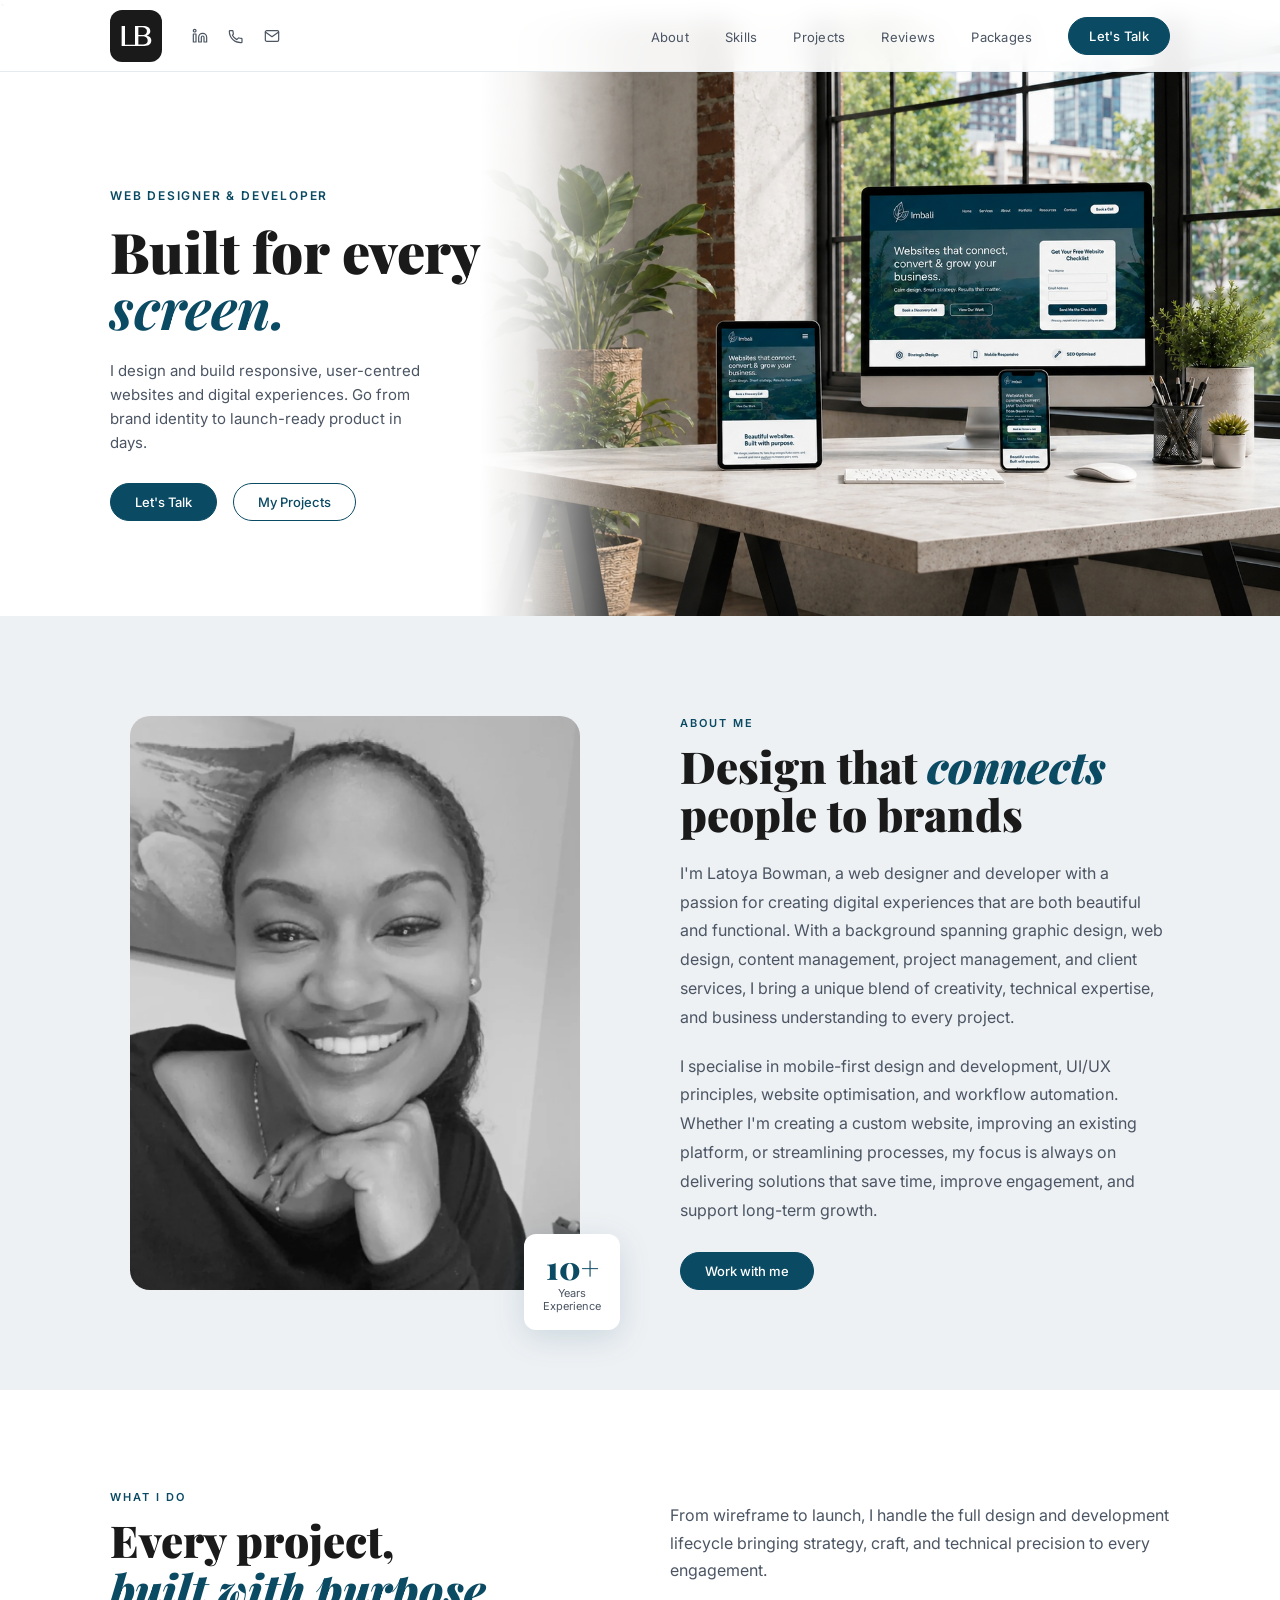
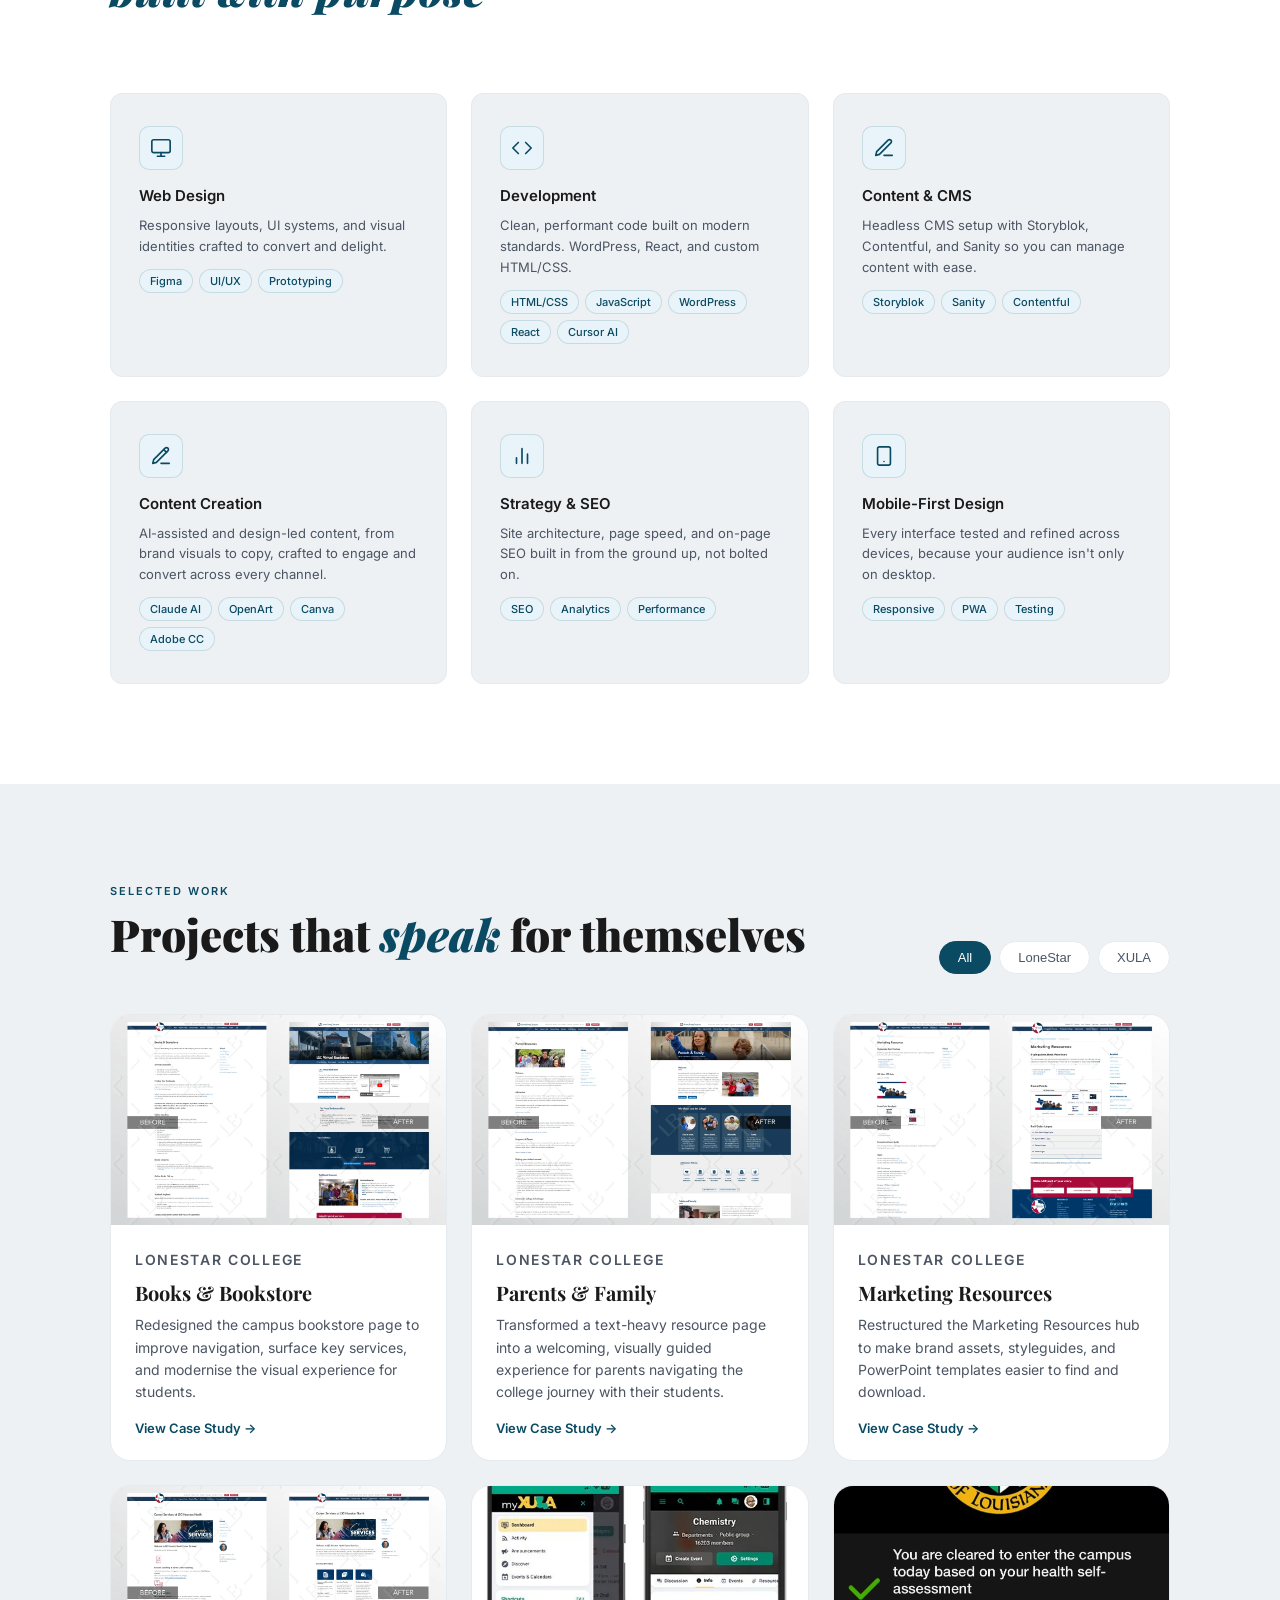
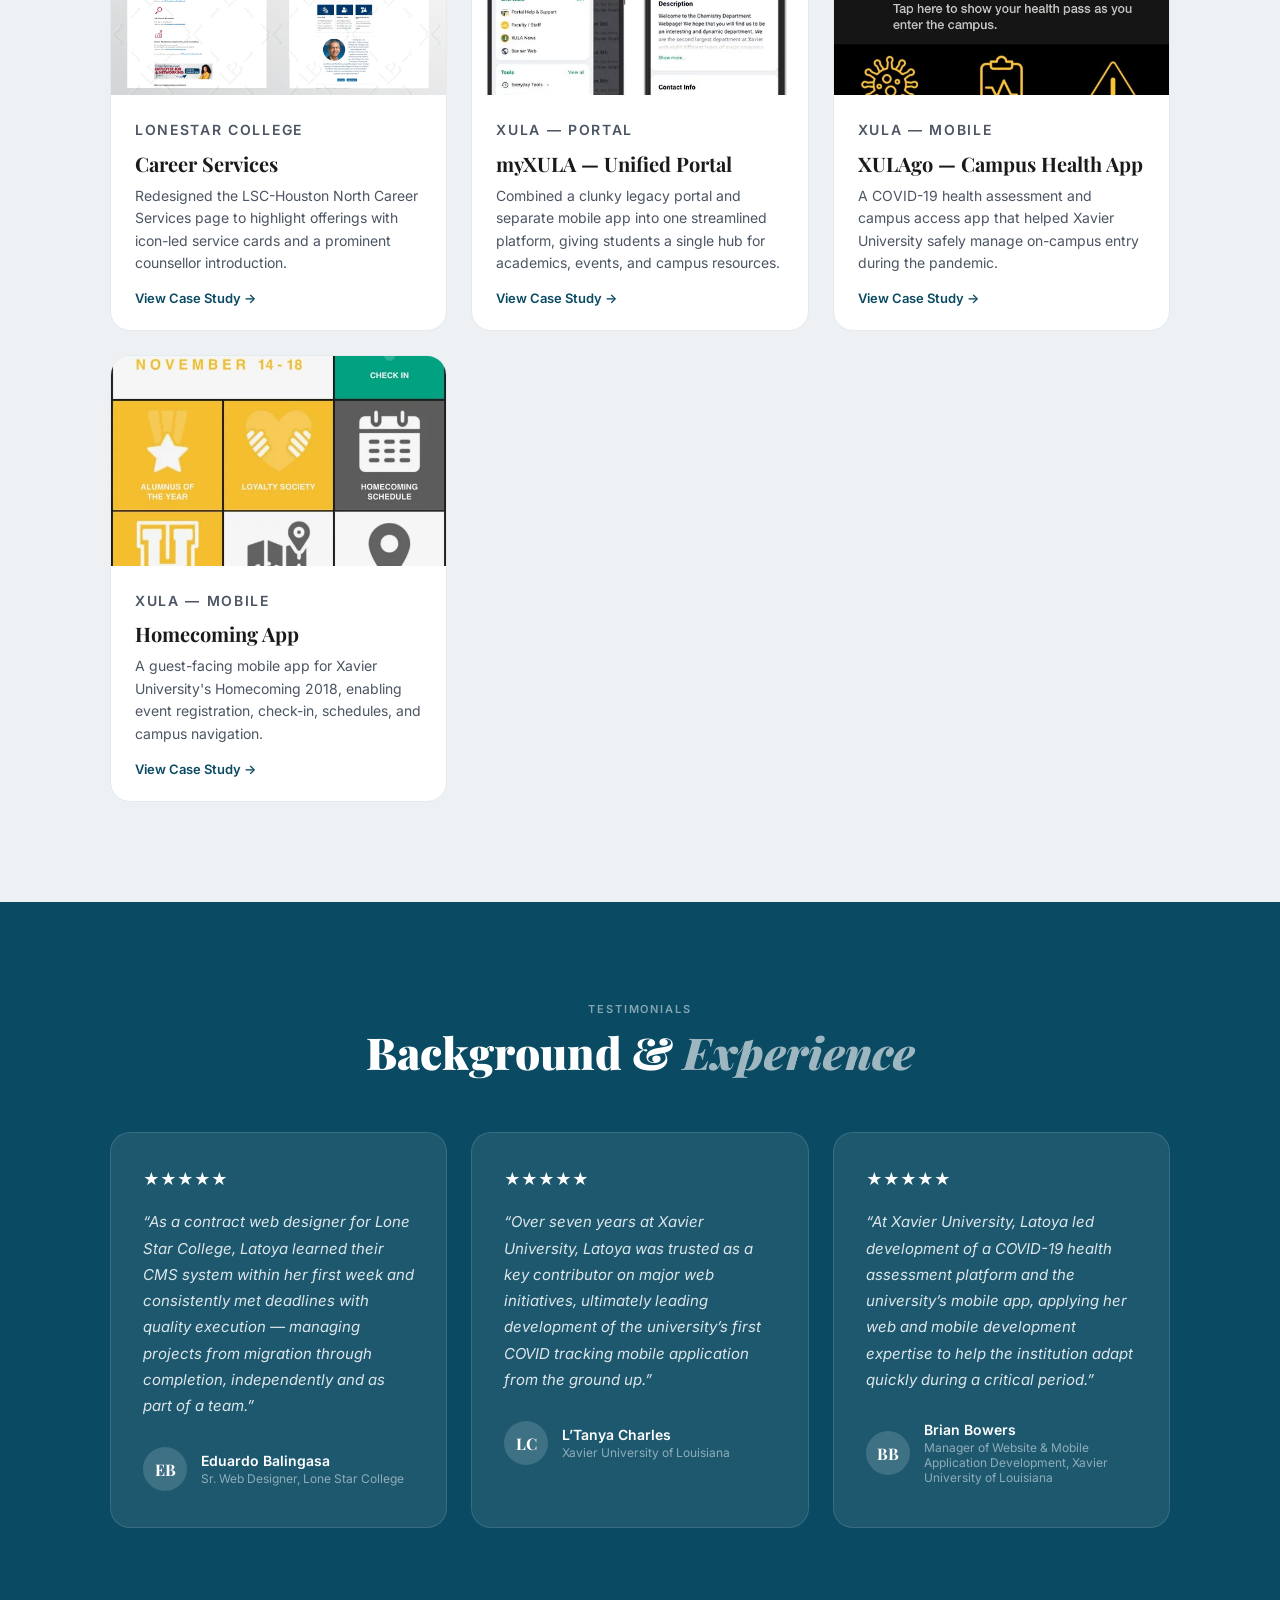
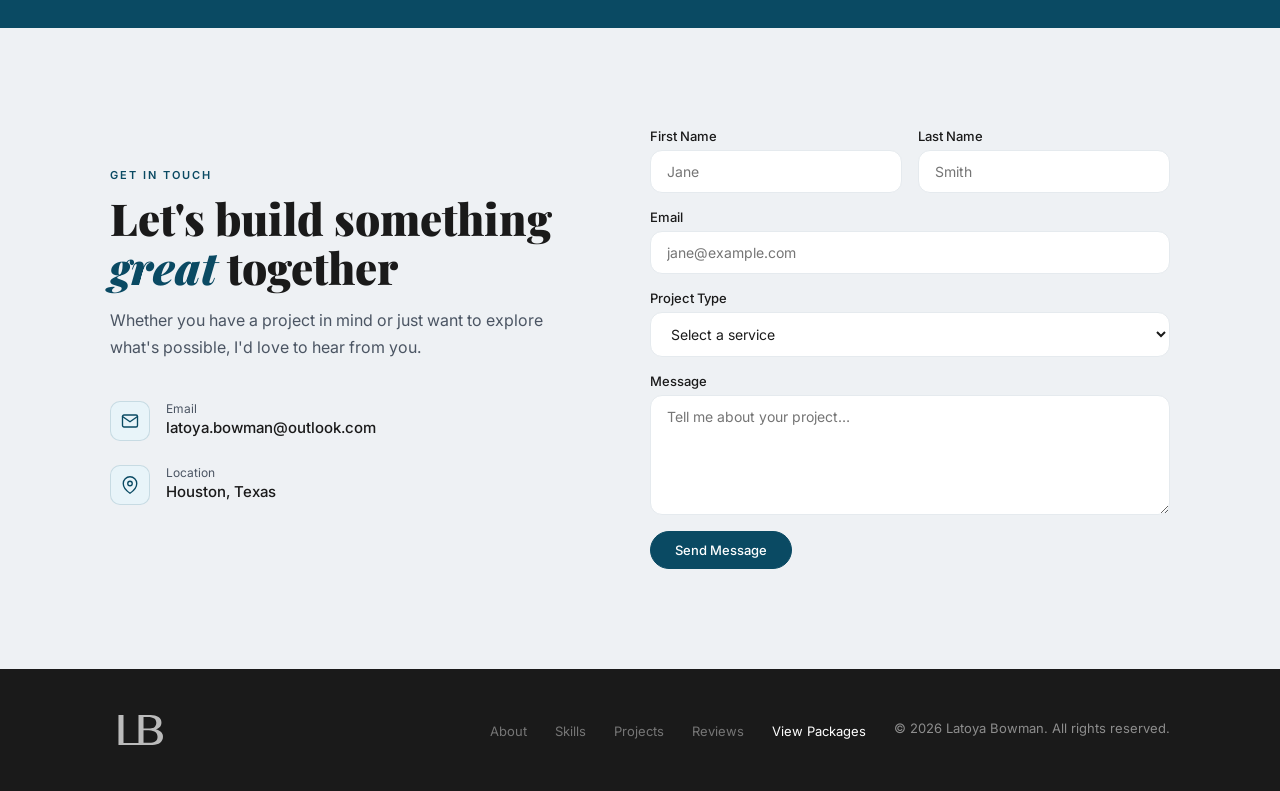
==== index.html @ f0c6764d "Update homepage hero, packages page, and footer link" ====
`<!DOCTYPE html>
<html lang="en">
<head>
  <meta charset="UTF-8" />
  <meta name="viewport" content="width=device-width, initial-scale=1.0" />
  <title>Latoya Bowman — Web Designer & Developer</title>
  <link rel="preload" as="image" href="responsive-bg.png" />
  <link rel="preconnect" href="https://fonts.googleapis.com" />
  <link rel="preconnect" href="https://fonts.gstatic.com" crossorigin />
  <link href="https://fonts.googleapis.com/css2?family=Playfair+Display:ital,wght@0,700;0,900;1,400;1,700&family=Inter:wght@300;400;500;600&display=swap" rel="stylesheet" />
  <link rel="stylesheet" href="css/style.css" />
</head>
<body>

  <!-- NAV -->
  <nav id="navbar">
    <div class="nav-left">
    <a href="#hero" class="nav-logo">
      <div class="logo-badge">
        <svg xmlns="http://www.w3.org/2000/svg" viewBox="0 0 80 56.75">
          <defs><style>.cls-1{fill:none;}</style></defs>
          <g><g id="Layer_1"><g id="Layer_1-2"><g>
            <path class="cls-1" d="M60.23,13.22c-.93-.81-2.14-1.44-3.64-1.91s-3.34-.7-5.52-.7h-7.16v16.82h7.37c1.98,0,3.69-.19,5.16-.56,1.46-.38,2.66-.91,3.61-1.59.95-.68,1.65-1.5,2.11-2.46.46-.96.69-2.01.69-3.15,0-1.29-.2-2.48-.61-3.58s-1.07-2.05-2-2.86h0Z"/>
            <path fill="white" d="M70.91,33.96c-.45-1.13-1.09-2.12-1.91-2.97s-1.82-1.54-2.98-2.09-2.47-.94-3.92-1.16v-.12c1.45-.69,2.65-1.37,3.59-2.03s1.71-1.37,2.28-2.11c.57-.74.97-1.56,1.19-2.43.23-.88.34-1.88.34-3,0-1.47-.36-2.81-1.07-4.04-.71-1.22-1.72-2.27-3.01-3.15s-2.85-1.56-4.65-2.03-3.79-.72-5.95-.72h-16.33v37.93h-20.24V8.1h-6.82v40.55h45.99c2.16,0,4.11-.28,5.86-.86,1.75-.57,3.23-1.35,4.47-2.34s2.18-2.15,2.85-3.49c.66-1.33.99-2.77.99-4.3,0-1.34-.23-2.58-.67-3.72h0ZM45.31,10.79h5.63c2.04,0,3.79.18,5.25.55s2.66.9,3.61,1.59c.95.69,1.65,1.52,2.09,2.49s.67,2.04.67,3.23c0,1.1-.19,2.12-.56,3.07s-.93,1.76-1.67,2.45c-.73.68-1.63,1.22-2.69,1.61-1.06.39-2.27.58-3.64.58h-8.69v-15.58h0ZM63.55,41.07c-.46.96-1.16,1.78-2.11,2.46-.95.68-2.15,1.21-3.61,1.59-1.46.38-3.18.56-5.16.56h-7.37v-16.82h7.16c2.18,0,4.02.23,5.52.7s2.71,1.11,3.64,1.91,1.6,1.76,2,2.86.61,2.3.61,3.58c0,1.14-.23,2.19-.69,3.15h0Z"/>
          </g></g></g></g>
        </svg>
      </div>
    </a>
    <div class="nav-social">
      <a href="https://linkedin.com/in/latoyabowman" target="_blank" title="LinkedIn" class="nav-icon">
        <svg viewBox="0 0 24 24" fill="none" stroke="currentColor" stroke-width="1.8" stroke-linecap="round" stroke-linejoin="round"><path d="M16 8a6 6 0 016 6v7h-4v-7a2 2 0 00-2-2 2 2 0 00-2 2v7h-4v-7a6 6 0 016-6z"/><rect x="2" y="9" width="4" height="12"/><circle cx="4" cy="4" r="2"/></svg>
      </a>
      <a href="tel:+18325602525" aria-label="Phone" class="nav-icon">
        <svg viewBox="0 0 24 24" fill="none" stroke="currentColor" stroke-width="1.8" stroke-linecap="round" stroke-linejoin="round"><path d="M6.6 10.8a15.2 15.2 0 006.6 6.6l2.2-2.2a1 1 0 011-.25 11.4 11.4 0 003.58.57 1 1 0 011 1V21a1 1 0 01-1 1A17 17 0 012 5a1 1 0 011-1h3.5a1 1 0 011 1 11.4 11.4 0 00.57 3.57 1 1 0 01-.25 1z"/></svg>
      </a>      <a href="mailto:latoya.bowman@outlook.com" title="Email" class="nav-icon">
        <svg viewBox="0 0 24 24" fill="none" stroke="currentColor" stroke-width="1.8" stroke-linecap="round" stroke-linejoin="round"><path d="M4 4h16c1.1 0 2 .9 2 2v12c0 1.1-.9 2-2 2H4c-1.1 0-2-.9-2-2V6c0-1.1.9-2 2-2z"/><polyline points="22,6 12,13 2,6"/></svg>
      </a>
    </div>
    </div>
    <ul class="nav-links" id="navLinks">
      <li><a href="#about" onclick="closeMenu()">About</a></li>
      <li><a href="#skills" onclick="closeMenu()">Skills</a></li>
      <li><a href="#projects" onclick="closeMenu()">Projects</a></li>
      <li><a href="#reviews" onclick="closeMenu()">Reviews</a></li>
      <li><a href="packages.html" onclick="closeMenu()">Packages</a></li>
      <li><a href="#contact" class="nav-cta" onclick="closeMenu()">Let's Talk</a></li>
    </ul>
    <button class="hamburger" id="hamburger" aria-label="Menu" onclick="toggleMenu()">
      <span></span><span></span><span></span>
    </button>
  </nav>

  <!-- HERO -->
  <section id="hero">
    <div class="hero-left">
      <p class="hero-eyebrow">Web Designer & Developer</p>
      <h1 class="hero-headline" id="heroHeadline"></h1>
      <p class="hero-sub">I design and build responsive, user-centred websites and digital experiences. Go from brand identity to launch-ready product in days.</p>
      <div class="hero-buttons">
        <a href="#contact" class="btn-primary">Let's Talk</a>
        <a href="#projects" class="btn-outline">My Projects</a>
      </div>
    </div>
    <div class="hero-right">
      <img src="responsive-bg.png" alt="Multi-device responsive design" />
    </div>
  </section>

  <!-- ABOUT -->
  <section id="about" class="section-band">
    <div class="container">
      <div class="about-grid">
        <div class="about-image-wrap reveal">
          <img src="headshot.jpg" loading="lazy" alt="Latoya Bowman" style="width:100%;height:100%;object-fit:cover;border-radius:var(--radius-lg);" />
          <div class="about-badge">
            <div class="about-badge-num">10+</div>
            <div class="about-badge-label">Years<br>Experience</div>
          </div>
        </div>
        <div class="about-content reveal">
          <p class="section-label">About Me</p>
          <h2 class="section-title">Design that <em>connects</em> people to brands</h2>
          <p class="about-text">I'm Latoya Bowman, a web designer and developer with a passion for creating digital experiences that are both beautiful and functional. With a background spanning graphic design, web design, content management, project management, and client services, I bring a unique blend of creativity, technical expertise, and business understanding to every project.</p>
          <p class="about-text">I specialise in mobile-first design and development, UI/UX principles, website optimisation, and workflow automation. Whether I'm creating a custom website, improving an existing platform, or streamlining processes, my focus is always on delivering solutions that save time, improve engagement, and support long-term growth.</p>
          <a href="#contact" class="btn-primary" style="margin-top:8px;">Work with me</a>
        </div>
      </div>
    </div>
  </section>

  <!-- SKILLS -->
  <section id="skills">
    <div class="container">
      <div class="skills-intro">
        <div class="reveal">
          <p class="section-label">What I Do</p>
          <h2 class="section-title">Every project,<br><em>built with purpose</em></h2>
        </div>
        <div class="reveal">
          <p class="section-sub" style="margin-top:12px;">From wireframe to launch, I handle the full design and development lifecycle bringing strategy, craft, and technical precision to every engagement.</p>
        </div>
      </div>
      <div class="skills-grid">
        <div class="skill-card reveal">
          <div class="skill-icon">
            <svg viewBox="0 0 24 24"><rect x="2" y="3" width="20" height="14" rx="2"/><path d="M8 21h8M12 17v4"/></svg>
          </div>
          <h3>Web Design</h3>
          <p style="font-size:13px;color:var(--text-muted);line-height:1.6;">Responsive layouts, UI systems, and visual identities crafted to convert and delight.</p>
          <div class="skill-tags">
            <span class="skill-tag">Figma</span>
            <span class="skill-tag">UI/UX</span>
            <span class="skill-tag">Prototyping</span>
          </div>
        </div>
        <div class="skill-card reveal">
          <div class="skill-icon">
            <svg viewBox="0 0 24 24"><polyline points="16 18 22 12 16 6"/><polyline points="8 6 2 12 8 18"/></svg>
          </div>
          <h3>Development</h3>
          <p style="font-size:13px;color:var(--text-muted);line-height:1.6;">Clean, performant code built on modern standards. WordPress, React, and custom HTML/CSS.</p>
          <div class="skill-tags">
            <span class="skill-tag">HTML/CSS</span>
            <span class="skill-tag">JavaScript</span>
            <span class="skill-tag">WordPress</span>
            <span class="skill-tag">React</span>
            <span class="skill-tag">Cursor AI</span>
          </div>
        </div>
        <div class="skill-card reveal">
          <div class="skill-icon">
            <svg viewBox="0 0 24 24"><path d="M12 20h9"/><path d="M16.5 3.5a2.121 2.121 0 013 3L7 19l-4 1 1-4L16.5 3.5z"/></svg>
          </div>
          <h3>Content & CMS</h3>
          <p style="font-size:13px;color:var(--text-muted);line-height:1.6;">Headless CMS setup with Storyblok, Contentful, and Sanity so you can manage content with ease.</p>
          <div class="skill-tags">
            <span class="skill-tag">Storyblok</span>
            <span class="skill-tag">Sanity</span>
            <span class="skill-tag">Contentful</span>
          </div>
        </div>
        <div class="skill-card reveal">
          <div class="skill-icon">
            <svg viewBox="0 0 24 24"><path d="M12 20h9"/><path d="M16.5 3.5a2.121 2.121 0 013 3L7 19l-4 1 1-4L16.5 3.5z"/><path d="M15 5l3 3"/></svg>
          </div>
          <h3>Content Creation</h3>
          <p style="font-size:13px;color:var(--text-muted);line-height:1.6;">AI-assisted and design-led content, from brand visuals to copy, crafted to engage and convert across every channel.</p>
          <div class="skill-tags">
            <span class="skill-tag">Claude AI</span>
            <span class="skill-tag">OpenArt</span>
            <span class="skill-tag">Canva</span>
            <span class="skill-tag">Adobe CC</span>
          </div>
        </div>
        <div class="skill-card reveal">
          <div class="skill-icon">
            <svg viewBox="0 0 24 24"><path d="M18 20V10M12 20V4M6 20v-6"/></svg>
          </div>
          <h3>Strategy & SEO</h3>
          <p style="font-size:13px;color:var(--text-muted);line-height:1.6;">Site architecture, page speed, and on-page SEO built in from the ground up, not bolted on.</p>
          <div class="skill-tags">
            <span class="skill-tag">SEO</span>
            <span class="skill-tag">Analytics</span>
            <span class="skill-tag">Performance</span>
          </div>
        </div>
        <div class="skill-card reveal">
          <div class="skill-icon">
            <svg viewBox="0 0 24 24"><rect x="5" y="2" width="14" height="20" rx="2" ry="2"/><line x1="12" y1="18" x2="12.01" y2="18"/></svg>
          </div>
          <h3>Mobile-First Design</h3>
          <p style="font-size:13px;color:var(--text-muted);line-height:1.6;">Every interface tested and refined across devices, because your audience isn't only on desktop.</p>
          <div class="skill-tags">
            <span class="skill-tag">Responsive</span>
            <span class="skill-tag">PWA</span>
            <span class="skill-tag">Testing</span>
          </div>
        </div>
      </div>
    </div>
  </section>

  <!-- PROJECTS -->
  <section id="projects">
    <div class="container">
      <div class="projects-header">
        <div class="reveal">
          <p class="section-label">Selected Work</p>
          <h2 class="section-title">Projects that <em>speak</em> for themselves</h2>
        </div>
        <div class="filter-tabs reveal" id="filterTabs">
          <button class="filter-tab active" data-filter="all">All</button>
          <button class="filter-tab" data-filter="lonestar">LoneStar</button>
          <button class="filter-tab" data-filter="xula">XULA</button>
        </div>
      </div>

      <div class="projects-grid" id="projectsGrid">














        <div class="project-card" data-category="lonestar" onclick="openModal('ls1')">
          <img loading="lazy" class="project-thumb" src="Bookstore-LB.webp" alt="Lone Star College Bookstore redesign" />
          <div class="project-info">
            <p class="project-category">LoneStar College</p>
            <h3>Books &amp; Bookstore</h3>
            <p>Redesigned the campus bookstore page to improve navigation, surface key services, and modernise the visual experience for students.</p>
            <span class="project-arrow">View Case Study &#x2192;</span>
          </div>
        </div>

        <div class="project-card" data-category="lonestar" onclick="openModal('ls2')">
          <img loading="lazy" class="project-thumb" src="Parents-LB.webp" alt="Lone Star College Parents and Family redesign" />
          <div class="project-info">
            <p class="project-category">LoneStar College</p>
            <h3>Parents &amp; Family</h3>
            <p>Transformed a text-heavy resource page into a welcoming, visually guided experience for parents navigating the college journey with their students.</p>
            <span class="project-arrow">View Case Study &#x2192;</span>
          </div>
        </div>

        <div class="project-card" data-category="lonestar" onclick="openModal('ls3')">
          <img loading="lazy" class="project-thumb" src="Marketing-LB.webp" alt="Lone Star College Marketing Resources redesign" />
          <div class="project-info">
            <p class="project-category">LoneStar College</p>
            <h3>Marketing Resources</h3>
            <p>Restructured the Marketing Resources hub to make brand assets, styleguides, and PowerPoint templates easier to find and download.</p>
            <span class="project-arrow">View Case Study &#x2192;</span>
          </div>
        </div>

        <div class="project-card" data-category="lonestar" onclick="openModal('ls4')">
          <img loading="lazy" class="project-thumb" src="Career-Services-LB.webp" alt="Lone Star College Career Services redesign" />
          <div class="project-info">
            <p class="project-category">LoneStar College</p>
            <h3>Career Services</h3>
            <p>Redesigned the LSC-Houston North Career Services page to highlight offerings with icon-led service cards and a prominent counsellor introduction.</p>
            <span class="project-arrow">View Case Study &#x2192;</span>
          </div>
        </div>

        <div class="project-card" data-category="xula" onclick="openModal('xu3')">
          <img loading="lazy" class="project-thumb" src="xula-myxula.png" alt="myXULA Portal App" />
          <div class="project-info">
            <p class="project-category">XULA — Portal</p>
            <h3>myXULA — Unified Portal</h3>
            <p>Combined a clunky legacy portal and separate mobile app into one streamlined platform, giving students a single hub for academics, events, and campus resources.</p>
            <span class="project-arrow">View Case Study &#x2192;</span>
          </div>
        </div>

        <div class="project-card" data-category="xula" onclick="openModal('xu2')">
          <img loading="lazy" class="project-thumb" src="xula-covid.png" alt="XULA COVID Health Assessment App" />
          <div class="project-info">
            <p class="project-category">XULA — Mobile</p>
            <h3>XULAgo — Campus Health App</h3>
            <p>A COVID-19 health assessment and campus access app that helped Xavier University safely manage on-campus entry during the pandemic.</p>
            <span class="project-arrow">View Case Study &#x2192;</span>
          </div>
        </div>

        <div class="project-card" data-category="xula" onclick="openModal('xu1')">
          <img loading="lazy" class="project-thumb" src="xula-homecoming.png" alt="XULA Homecoming App" />
          <div class="project-info">
            <p class="project-category">XULA — Mobile</p>
            <h3>Homecoming App</h3>
            <p>A guest-facing mobile app for Xavier University's Homecoming 2018, enabling event registration, check-in, schedules, and campus navigation.</p>
            <span class="project-arrow">View Case Study &#x2192;</span>
          </div>
        </div>

      </div>
    </div>
  </section>

  <!-- REVIEWS -->
  <section id="reviews">
    <div class="container">
      <div style="text-align:center;" class="reveal">
        <p class="section-label">Testimonials</p>
        <h2 class="section-title">Background & <em>Experience</em></h2>
      </div>
      <div class="reviews-grid">
        <div class="review-card reveal">
          <div class="review-stars">★★★★★</div>
          <p class="review-text">&ldquo;As a contract web designer for Lone Star College, Latoya learned their CMS system within her first week and consistently met deadlines with quality execution — managing projects from migration through completion, independently and as part of a team.&rdquo;</p>
          <div class="review-author">
            <div class="review-avatar">EB</div>
            <div>
              <div class="review-name">Eduardo Balingasa</div>
              <div class="review-role">Sr. Web Designer, Lone Star College</div>
            </div>
          </div>
        </div>
        <div class="review-card reveal">
          <div class="review-stars">★★★★★</div>
          <p class="review-text">&ldquo;Over seven years at Xavier University, Latoya was trusted as a key contributor on major web initiatives, ultimately leading development of the university&rsquo;s first COVID tracking mobile application from the ground up.&rdquo;</p>
          <div class="review-author">
            <div class="review-avatar">LC</div>
            <div>
              <div class="review-name">L&rsquo;Tanya Charles</div>
              <div class="review-role">Xavier University of Louisiana</div>
            </div>
          </div>
        </div>
        <div class="review-card reveal">
          <div class="review-stars">★★★★★</div>
          <p class="review-text">&ldquo;At Xavier University, Latoya led development of a COVID-19 health assessment platform and the university&rsquo;s mobile app, applying her web and mobile development expertise to help the institution adapt quickly during a critical period.&rdquo;</p>
          <div class="review-author">
            <div class="review-avatar">BB</div>
            <div>
              <div class="review-name">Brian Bowers</div>
              <div class="review-role">Manager of Website & Mobile Application Development, Xavier University of Louisiana</div>
            </div>
          </div>
        </div>
      </div>
    </div>
  </section>

  <!-- CONTACT -->
  <section id="contact">
    <div class="container">
      <div class="contact-grid">
        <div class="reveal">
          <p class="section-label">Get In Touch</p>
          <h2 class="section-title">Let's build something <em>great</em> together</h2>
          <p class="section-sub">Whether you have a project in mind or just want to explore what's possible, I'd love to hear from you.</p>

          <div style="margin-top:40px;">
            <div class="contact-item">
              <div class="contact-icon">
                <svg viewBox="0 0 24 24"><path d="M4 4h16c1.1 0 2 .9 2 2v12c0 1.1-.9 2-2 2H4c-1.1 0-2-.9-2-2V6c0-1.1.9-2 2-2z"/><polyline points="22,6 12,13 2,6"/></svg>
              </div>
              <div>
                <div class="contact-item-label">Email</div>
                <div class="contact-item-value">latoya.bowman@outlook.com</div>
              </div>
            </div>
            <div class="contact-item">
              <div class="contact-icon">
                <svg viewBox="0 0 24 24"><path d="M21 10c0 7-9 13-9 13s-9-6-9-13a9 9 0 0118 0z"/><circle cx="12" cy="10" r="3"/></svg>
              </div>
              <div>
                <div class="contact-item-label">Location</div>
                <div class="contact-item-value">Houston, Texas</div>
              </div>
            </div>
          </div>
        </div>
        <div class="reveal">
          <form class="contact-form" action="https://formspree.io/f/xvznlnke" method="POST">
            <div class="form-row">
              <div class="form-group">
                <label>First Name</label>
                <input type="text" name="first_name" placeholder="Jane" />
              </div>
              <div class="form-group">
                <label>Last Name</label>
                <input type="text" name="last_name" placeholder="Smith" />
              </div>
            </div>
            <div class="form-group">
              <label>Email</label>
              <input type="email" name="email" placeholder="jane@example.com" />
            </div>
            <div class="form-group">
              <label>Project Type</label>
              <select name="project_type">
                <option value="">Select a service</option>
                <option value="Web Design">Web Design</option>
                <option value="Web Development">Web Development</option>
                <option value="eCommerce">eCommerce</option>
                <option value="Branding">Branding</option>
                <option value="Mobile App">Mobile App</option>
                <option value="Other">Other</option>
              </select>
            </div>
            <div class="form-group">
              <label>Message</label>
              <textarea name="message" placeholder="Tell me about your project…"></textarea>
            </div>
            <button type="submit" class="btn-primary" style="border:1.5px solid var(--teal);cursor:pointer;font-size:13px;width:auto;align-self:flex-start;">Send Message</button>
          </form>
        </div>
      </div>
    </div>
  </section>

  <!-- FOOTER -->
  <footer>
    <div class="container">
      <div class="footer-inner">
        <a href="#hero" class="footer-logo">
          <svg xmlns="http://www.w3.org/2000/svg" viewBox="0 0 80 56.75" height="28">
            <defs><style>.cls-1{fill:none;}</style></defs>
            <g><g id="Layer_1"><g id="Layer_1-2"><g>
              <path class="cls-1" d="M60.23,13.22c-.93-.81-2.14-1.44-3.64-1.91s-3.34-.7-5.52-.7h-7.16v16.82h7.37c1.98,0,3.69-.19,5.16-.56,1.46-.38,2.66-.91,3.61-1.59.95-.68,1.65-1.5,2.11-2.46.46-.96.69-2.01.69-3.15,0-1.29-.2-2.48-.61-3.58s-1.07-2.05-2-2.86h0Z"/>
              <path fill="rgba(255,255,255,0.6)" d="M70.91,33.96c-.45-1.13-1.09-2.12-1.91-2.97s-1.82-1.54-2.98-2.09-2.47-.94-3.92-1.16v-.12c1.45-.69,2.65-1.37,3.59-2.03s1.71-1.37,2.28-2.11c.57-.74.97-1.56,1.19-2.43.23-.88.34-1.88.34-3,0-1.47-.36-2.81-1.07-4.04-.71-1.22-1.72-2.27-3.01-3.15s-2.85-1.56-4.65-2.03-3.79-.72-5.95-.72h-16.33v37.93h-20.24V8.1h-6.82v40.55h45.99c2.16,0,4.11-.28,5.86-.86,1.75-.57,3.23-1.35,4.47-2.34s2.18-2.15,2.85-3.49c.66-1.33.99-2.77.99-4.3,0-1.34-.23-2.58-.67-3.72h0ZM45.31,10.79h5.63c2.04,0,3.79.18,5.25.55s2.66.9,3.61,1.59c.95.69,1.65,1.52,2.09,2.49s.67,2.04.67,3.23c0,1.1-.19,2.12-.56,3.07s-.93,1.76-1.67,2.45c-.73.68-1.63,1.22-2.69,1.61-1.06.39-2.27.58-3.64.58h-8.69v-15.58h0ZM63.55,41.07c-.46.96-1.16,1.78-2.11,2.46-.95.68-2.15,1.21-3.61,1.59-1.46.38-3.18.56-5.16.56h-7.37v-16.82h7.16c2.18,0,4.02.23,5.52.7s2.71,1.11,3.64,1.91,1.6,1.76,2,2.86.61,2.3.61,3.58c0,1.14-.23,2.19-.69,3.15h0Z"/>
            </g></g></g></g>
          </svg>
        </a>
        <ul class="footer-links">
          <li><a href="#about">About</a></li>
          <li><a href="#skills">Skills</a></li>
          <li><a href="#projects">Projects</a></li>
          <li><a href="#reviews">Reviews</a></li>
          <li><a href="packages.html" class="footer-link-highlight">View Packages</a></li>
        <p class="footer-copy">© 2026 Latoya Bowman. All rights reserved.</p>
      </div>
    </div>
  </footer>

  <!-- CASE STUDY MODAL -->
  <div class="modal-overlay" id="modalOverlay" onclick="handleOverlayClick(event)">
    <div class="modal" id="modal">
      <div class="modal-content" style="position:relative;">
        <button class="modal-close" onclick="closeModal()">✕</button>
        <p class="modal-eyebrow" id="modalCategory"></p>
        <h2 class="modal-title" id="modalTitle"></h2>
        <div class="modal-body" id="modalBody"></div>
        <div class="modal-meta" id="modalTags"></div>
      </div>
      <div class="modal-images" id="modalImages"></div>
    </div>
  </div>

  <script src="js/script.js"></script>
</body>
</html>
---- css/style.css ----
*, *::before, *::after { box-sizing: border-box; margin: 0; padding: 0; }

    :root {
      --teal: #0a4a63;
      --teal-light: #0d6080;
      --teal-pale: #e8f4f9;
      --white: #ffffff;
      --off-white: #eef1f4;
      --text: #1a1a1a;
      --text-muted: #4b5563;
      --border: #e5eaee;
      --radius: 12px;
      --radius-lg: 20px;
      /* Shared band min-height — measured at 1440×900, reduced 100px from 774 */
      --section-min-height: 674px;
      --hero-min-height: 524px;
      --section-padding-y: 100px;
    }

    html { scroll-behavior: smooth; }

    body {
      font-family: 'Inter', sans-serif;
      color: var(--text);
      background: var(--white);
      overflow-x: hidden;
    }


    .nav-social {
      display: flex;
      align-items: center;
      gap: 16px;
      margin-left: 8px;
    }
    .nav-icon {
      display: flex;
      align-items: center;
      color: var(--text-muted);
      transition: color 0.2s;
      text-decoration: none;
    }
    .nav-icon:hover { color: var(--teal); }
    .nav-icon svg { width: 18px; height: 18px; }

    /* ── NAV ── */
    nav {
      position: fixed;
      top: 0; left: 0; right: 0;
      z-index: 100;
      display: flex;
      align-items: center;
      justify-content: space-between;
      padding: 0 40px;
      height: 72px;
      background: rgba(255,255,255,0.92);
      backdrop-filter: blur(12px);
      border-bottom: 1px solid var(--border);
      transition: box-shadow 0.3s;
    }

    @media (min-width: 1140px) {
      nav {
        padding: 0 calc((100vw - 1140px) / 2 + 40px);
      }
    }
    .nav-left {
      display: flex;
      align-items: center;
      gap: 10px;
    }
    nav.scrolled { box-shadow: 0 2px 20px rgba(10,74,99,0.08); }

    .nav-logo svg { height: 28px; width: auto; }
    .logo-badge svg path:not(.cls-1) { fill: white !important; }
    .logo-badge {
      background: #1a1a1a;
      border-radius: 12px;
      width: 52px;
      height: 52px;
      display: flex;
      align-items: center;
      justify-content: center;
      transition: background 0.2s;
    }
    .nav-logo:hover .logo-badge { background: var(--teal); }
    .nav-logo path:not(.cls-1) { fill: var(--teal); }
    .logo-badge path:not(.cls-1) { fill: white !important; }

    .nav-links {
      display: flex;
      align-items: center;
      gap: 36px;
      list-style: none;
    }
    .nav-links a {
      font-size: 13px;
      font-weight: 400;
      color: var(--text-muted);
      text-decoration: none;
      letter-spacing: 0.02em;
      transition: color 0.2s;
    }
    .nav-links a:hover { color: var(--teal); }

    .nav-cta {
      background: var(--teal);
      color: var(--white) !important;
      padding: 0 20px;
      height: 38px;
      border-radius: 100px !important;
      font-family: 'Inter', sans-serif !important;
      font-size: 13px !important;
      font-weight: 500 !important;
      letter-spacing: 0.01em;
      border: 1.5px solid var(--teal);
      transition: background 0.25s ease, color 0.25s ease !important;
      display: inline-flex !important;
      align-items: center !important;
      justify-content: center !important;
      box-sizing: border-box !important;
    }
    .nav-cta:hover { background: transparent !important; color: var(--teal) !important; }

    .nav-social {
      display: flex;
      align-items: center;
      gap: 4px;
      margin-left: 12px;
    }
    .nav-icon {
      display: flex;
      align-items: center;
      justify-content: center;
      width: 32px; height: 32px;
      border-radius: 50%;
      color: var(--text-muted);
      transition: color 0.2s, background 0.2s;
      text-decoration: none;
    }
    .nav-icon:hover { color: var(--teal); background: var(--teal-pale); }
    .nav-icon svg { width: 16px; height: 16px; }

    /* ── HERO ── */
    .section-band {
      min-height: var(--section-min-height);
    }

    #hero {
      position: relative;
      margin-top: 72px;
      padding: 0;
      display: block;
      background: var(--white);
      min-height: var(--hero-min-height);
      box-sizing: border-box;
    }

    .hero-left {
      position: absolute;
      top: 0;
      left: 0;
      height: 100%;
      z-index: 2;
      display: flex;
      flex-direction: column;
      justify-content: center;
      box-sizing: border-box;
      width: 40%;
      max-width: 520px;
      padding: 0 40px;
      background: transparent;
    }

    .hero-left .hero-eyebrow,
    .hero-left .hero-headline,
    .hero-left .hero-buttons {
      max-width: 100%;
      width: auto;
    }

    .hero-left .hero-headline {
      width: max-content;
    }

    .hero-left .hero-sub {
      max-width: min(100%, calc(5.85 * clamp(2.375rem, 4.5vw, 3.5rem)));
      width: auto;
    }

    @media (min-width: 1140px) {
      .hero-left {
        left: calc((100vw - 1140px) / 2);
        padding-left: 40px;
        padding-right: 40px;
      }
    }

    @media (max-width: 900px) {
      .hero-left {
        left: 0;
        padding-left: 24px;
        padding-right: 24px;
      }
    }

    .hero-eyebrow {
      font-size: 12px;
      font-weight: 600;
      letter-spacing: 0.15em;
      text-transform: uppercase;
      color: var(--teal);
      margin-bottom: 20px;
      opacity: 0;
      transform: translateY(12px);
      animation: fadeUp 0.6s ease forwards 0.2s;
    }

    .hero-headline {
      font-family: 'Playfair Display', serif;
      font-size: clamp(38px, 4.5vw, 56px);
      font-weight: 900;
      line-height: 1.0;
      color: var(--text);
      margin-bottom: 24px;
    }

    .hero-headline .word {
      display: inline-block;
      opacity: 0;
      transform: translateY(24px);
      animation: fadeUp 0.5s ease forwards;
    }

    .hero-headline em {
      font-style: italic;
      color: var(--teal);
      font-weight: 700;
    }

    .hero-sub {
      font-size: 15px;
      color: var(--text-muted);
      line-height: 1.6;
      margin-bottom: 28px;
      opacity: 0;
      animation: fadeUp 0.6s ease forwards 0.9s;
    }

    .hero-buttons {
      display: flex;
      gap: 16px;
      flex-wrap: wrap;
      opacity: 0;
      animation: fadeUp 0.6s ease forwards 1.1s;
    }

    .btn-primary, button.btn-primary {
      background: var(--teal);
      color: var(--white);
      padding: 0 24px;
      height: 38px;
      border-radius: 100px;
      font-family: 'Inter', sans-serif;
      font-size: 13px;
      font-weight: 500;
      text-decoration: none;
      border: 1.5px solid var(--teal);
      transition: background 0.25s ease, color 0.25s ease, transform 0.2s ease;
      display: inline-flex;
      align-items: center;
      justify-content: center;
      box-sizing: border-box;
      cursor: pointer;
    }
    .btn-primary:hover { background: transparent; color: var(--teal); transform: translateY(-2px); }

    .btn-outline {
      background: transparent;
      color: var(--teal);
      padding: 0 24px;
      height: 38px;
      border-radius: 100px;
      font-family: 'Inter', sans-serif;
      font-size: 13px;
      font-weight: 500;
      text-decoration: none;
      border: 1.5px solid var(--teal);
      transition: background 0.25s ease, color 0.25s ease, transform 0.2s ease;
      display: inline-flex;
      align-items: center;
      justify-content: center;
      box-sizing: border-box;
    }
    .btn-outline:hover { background: var(--teal); color: var(--white); transform: translateY(-2px); }

    /* ── QUOTE CTA BANNER ── */
    .quote-cta-banner {
      background: var(--text);
      color: rgba(255, 255, 255, 0.5);
      padding: 80px 0;
      text-align: center;
    }

    .quote-cta-inner {
      display: flex;
      flex-direction: column;
      align-items: center;
      gap: 24px;
    }

    .quote-cta-headline {
      font-family: 'Playfair Display', serif;
      font-size: clamp(28px, 3.5vw, 40px);
      font-weight: 900;
      line-height: 1.15;
      color: var(--white);
      max-width: 640px;
      margin: 0;
    }

    .quote-cta-headline strong {
      font-weight: 900;
      color: var(--white);
    }

    .quote-cta-btn {
      background: var(--white);
      color: var(--teal);
      padding: 0 24px;
      height: 38px;
      border-radius: 100px;
      font-family: 'Inter', sans-serif;
      font-size: 13px;
      font-weight: 500;
      text-decoration: none;
      border: 2px solid #0a4a64;
      transition: background 0.25s ease, color 0.25s ease, transform 0.2s ease;
      display: inline-flex;
      align-items: center;
      justify-content: center;
      box-sizing: border-box;
      cursor: pointer;
      line-height: 1;
    }

    .quote-cta-btn:hover {
      background: var(--teal);
      color: var(--white);
      transform: translateY(-2px);
    }

    @media (max-width: 600px) {
      .quote-cta-banner {
        padding: 60px 0;
      }

      .quote-cta-inner {
        gap: 20px;
      }
    }

    /* ── SUBPAGE HEADER (shared top spacing + headline size) ── */
    .subpage-header .booking-header {
      margin-bottom: 48px;
    }

    .subpage-header .booking-header .hero-headline {
      font-size: clamp(28px, 3.2vw, 38px);
      line-height: 1.15;
    }

    /* ── PACKAGES PAGE ── */
    .packages-header-sub {
      color: var(--text-muted);
      max-width: 640px;
    }

    .booking-header .section-label.reveal {
      transition-delay: 0s;
    }

    .booking-header .hero-headline.reveal {
      transition-delay: 0.1s;
    }

    .booking-header .packages-header-sub.reveal {
      transition-delay: 0.2s;
    }

    .packages-grid .packages-card.reveal:nth-child(1) {
      transition-delay: 0s;
    }

    .packages-grid .packages-card.reveal:nth-child(2) {
      transition-delay: 0.1s;
    }

    .packages-grid .packages-card.reveal:nth-child(3) {
      transition-delay: 0.2s;
    }

    .packages-grid .packages-card.reveal:nth-child(4) {
      transition-delay: 0.3s;
    }

    .packages-grid {
      display: grid;
      grid-template-columns: 1fr;
      gap: 24px;
      align-items: stretch;
    }

    .packages-card.skill-card {
      background: #ffffff;
      padding: 0;
      overflow: hidden;
      height: 100%;
      display: flex;
      flex-direction: column;
      border: 2px solid #e2e6ea;
      transition: transform 0.25s, box-shadow 0.25s;
    }

    .packages-card.skill-card.reveal {
      transition: opacity 0.6s ease, transform 0.6s ease, box-shadow 0.25s ease;
    }

    .packages-card.skill-card.reveal.visible {
      transition: transform 0.25s, box-shadow 0.25s, opacity 0.6s ease;
    }

    .packages-card.skill-card.packages-card--featured {
      border: 3px solid #0a4a64;
    }

    .packages-card.skill-card:hover {
      transform: translateY(-6px);
      box-shadow: 0 20px 60px rgba(10, 74, 99, 0.12);
    }

    .packages-card__top {
      padding: 28px 28px 20px;
    }

    .packages-card__title-row {
      display: flex;
      align-items: center;
      flex-wrap: wrap;
      gap: 10px;
      margin-bottom: 4px;
    }

    .packages-card__title-row .booking-tier {
      margin-bottom: 0;
    }

    .packages-badge-pill {
      display: inline-flex;
      align-items: center;
      font-family: 'Inter', sans-serif;
      font-size: 11px;
      font-weight: 600;
      letter-spacing: 0.04em;
      color: #0a4a64;
      background: #cfe3ec;
      border-radius: 100px;
      padding: 4px 12px;
      white-space: nowrap;
      flex-shrink: 0;
    }

    .packages-card__top .booking-meta {
      margin-bottom: 0;
      padding-bottom: 0;
      border-bottom: none;
    }

    .packages-card__guidance {
      font-size: 13px;
      line-height: 1.55;
      font-style: italic;
      color: #8a9099;
      margin: 0 0 20px;
      padding-top: 12px;
      border-top: 1px solid rgba(0, 0, 0, 0.08);
    }

    .packages-card--featured .packages-card__top {
      background: #0a4a64;
      margin: 0;
      padding: 28px 28px 20px;
      border-radius: 0;
      border-bottom: 1px solid rgba(0, 0, 0, 0.08);
    }

    .packages-card--featured .packages-card__body {
      padding-top: 0;
    }

    .packages-card--featured .packages-card__guidance {
      border-top: none;
    }

    .packages-card--featured .packages-card__top .booking-tier {
      color: var(--white);
    }

    .packages-card--featured .packages-card__top .section-label {
      color: rgba(255, 255, 255, 0.7);
    }

    .packages-card--featured .packages-card__top .booking-price {
      margin-top: 10px;
    }

    .packages-card__body {
      padding: 14px 28px 28px;
      flex: 1;
      display: flex;
      flex-direction: column;
      min-height: 0;
    }

    .packages-card__body .booking-includes-label {
      margin-top: 0;
      margin-bottom: 10px;
    }

    .packages-card .booking-includes-list {
      gap: 6px;
      margin-bottom: 28px;
    }

    .packages-card .booking-includes-list li {
      font-size: 13px;
      padding-left: 20px;
    }

    .packages-card .booking-includes-list li::before {
      content: '✓';
      position: absolute;
      left: 0;
      top: 0.1em;
      width: auto;
      height: auto;
      border-radius: 0;
      background: none;
      color: var(--teal);
      font-size: 12px;
      font-weight: 700;
      line-height: 1;
      transform: none;
    }

    .packages-card__cta.btn-primary {
      margin-top: auto;
      align-self: stretch;
      width: 100%;
      height: 38px;
      padding: 0 24px;
      line-height: 1;
      display: flex;
      align-items: center;
      justify-content: center;
      text-align: center;
      flex-shrink: 0;
    }

    @media (min-width: 601px) and (max-width: 1199px) {
      .packages-grid {
        grid-template-columns: repeat(2, 1fr);
      }
    }

    @media (min-width: 1200px) {
      .packages-grid {
        grid-template-columns: repeat(4, 1fr);
        gap: 16px;
      }

      .packages-card__top {
        padding: 20px 18px 16px;
      }

      .packages-card--featured .packages-card__top {
        padding: 20px 18px 16px;
      }

      .packages-card__body {
        padding: 12px 18px 22px;
      }

      .packages-card__guidance {
        font-size: 12px;
      }
    }

    @media (max-width: 600px) {
      .packages-grid {
        grid-template-columns: 1fr;
      }

      .subpage-header .booking-header {
        margin-bottom: 32px;
      }
    }

    .hero-right {
      position: absolute;
      top: -72px;
      left: 0;
      right: 0;
      width: 100%;
      height: calc(100% + 72px);
      min-height: calc(100% + 72px);
      overflow: hidden;
      z-index: 0;
      background: var(--white);
    }
    .hero-right img {
      position: absolute;
      right: 0;
      top: 0;
      z-index: 0;
      width: 66.667%;
      height: 100%;
      min-height: 100%;
      object-fit: cover;
      object-position: 32% center;
      display: block;
      margin: 0;
      padding: 0;
    }

    @media (max-width: 1200px) {
      .hero-right img {
        object-position: 38% center;
      }
    }

    @media (max-width: 1000px) {
      .hero-right img {
        object-position: 44% center;
      }
    }

    @media (max-width: 850px) {
      .hero-right img {
        object-position: 50% center;
      }
    }

    @media (max-width: 700px) {
      .hero-right img {
        object-position: 54% center;
      }
    }
    .hero-right::after {
      content: '';
      position: absolute;
      inset: 0;
      z-index: 1;
      width: 100%;
      height: 100%;
      pointer-events: none;
      background: linear-gradient(
        to right,
        #ffffff 0%,
        #ffffff 37.5%,
        rgba(255, 255, 255, 0.88) 41%,
        rgba(255, 255, 255, 0.55) 44.5%,
        rgba(255, 255, 255, 0.22) 48%,
        rgba(255, 255, 255, 0) 51.5%
      );
    }

    /* ── SECTIONS ── */
    section { padding: 100px 0; }
    .container { max-width: 1140px; margin: 0 auto; padding: 0 40px; }

    .section-label {
      font-size: 11px;
      font-weight: 600;
      letter-spacing: 0.18em;
      text-transform: uppercase;
      color: var(--teal);
      margin-bottom: 12px;
    }

    .section-title {
      font-family: 'Playfair Display', serif;
      font-size: clamp(32px, 3.5vw, 44px);
      font-weight: 900;
      line-height: 1.1;
      margin-bottom: 16px;
    }

    .section-title em {
      font-style: italic;
      color: var(--teal);
    }

    .section-sub {
      font-size: 16px;
      color: var(--text-muted);
      line-height: 1.7;
      max-width: 560px;
    }

    /* ── ABOUT ── */
    #about { background: var(--off-white); }

    .about-grid {
      display: grid;
      grid-template-columns: 1fr 1fr;
      gap: 80px;
      align-items: center;
    }

    .about-image-wrap {
      position: relative;
      padding: 20px;
    }

    .about-image-placeholder {
      width: 72%;
      aspect-ratio: 4/5;
      border-radius: var(--radius-lg);
      position: relative;
      overflow: hidden;
      margin: 20px auto;
      padding: 20px;
    }

    .about-image-placeholder::before {
      content: '';
      position: absolute;
      bottom: -40px; right: -40px;
      width: 200px; height: 200px;
      background: rgba(255,255,255,0.07);
      border-radius: 50%;
    }

    .about-badge {
      position: absolute;
      bottom: -20px;
      right: -20px;
      background: var(--white);
      border-radius: var(--radius);
      width: 96px;
      height: 96px;
      padding: 12px;
      box-sizing: border-box;
      display: flex;
      flex-direction: column;
      align-items: center;
      justify-content: center;
      box-shadow: 0 8px 32px rgba(10,74,99,0.15);
      text-align: center;
    }
    .about-badge-num {
      font-family: 'Playfair Display', serif;
      font-size: 32px;
      font-weight: 900;
      color: var(--teal);
      line-height: 1;
    }
    .about-badge-label {
      font-size: 11px;
      line-height: 1.25;
      color: var(--text-muted);
      margin-top: 4px;
    }
    @media (max-width: 900px) {
      .about-badge {
        width: 76px;
        height: 76px;
        padding: 8px;
        bottom: -12px;
        right: -8px;
      }
      .about-badge-num { font-size: 22px; }
      .about-badge-label { font-size: 9px; }
    }

    .about-content .section-title { margin-top: 12px; }
    .about-text {
      font-size: 16px;
      color: var(--text-muted);
      line-height: 1.8;
      margin-top: 20px;
      margin-bottom: 20px;
    }

    /* ── SKILLS ── */
    #skills { background: var(--white); }

    .skills-intro {
      display: grid;
      grid-template-columns: 1fr 1fr;
      gap: 60px;
      align-items: start;
      margin-bottom: 64px;
    }

    .skills-grid {
      display: grid;
      grid-template-columns: repeat(3, 1fr);
      gap: 24px;
    }

    .skill-card {
      background: var(--off-white);
      border-radius: var(--radius);
      padding: 32px 28px;
      border: 1px solid var(--border);
      transition: transform 0.2s, box-shadow 0.2s;
    }
    .skill-card:hover {
      transform: translateY(-4px);
      box-shadow: 0 12px 40px rgba(10,74,99,0.1);
    }

    .skill-icon {
      width: 44px; height: 44px;
      background: var(--teal-pale);
      border-radius: 10px;
      border: 1px solid rgba(10,74,99,0.15);
      display: flex; align-items: center; justify-content: center;
      margin-bottom: 16px;
    }
    .skill-icon svg { width: 22px; height: 22px; stroke: var(--teal); fill: none; stroke-width: 1.8; stroke-linecap: round; stroke-linejoin: round; }

    .skill-card h3 {
      font-size: 15px;
      font-weight: 600;
      margin-bottom: 10px;
    }

    .skill-tags {
      display: flex;
      flex-wrap: wrap;
      gap: 6px;
      margin-top: 12px;
    }
    .skill-tag {
      font-size: 11px;
      font-weight: 500;
      background: var(--teal-pale);
      color: var(--teal);
      padding: 4px 10px;
      border-radius: 100px;
      border: 1px solid rgba(10,74,99,0.15);
    }

    /* ── PROJECTS ── */
    #projects { background: var(--off-white); }

    .projects-header {
      display: flex;
      align-items: flex-end;
      justify-content: space-between;
      margin-bottom: 40px;
      flex-wrap: wrap;
      gap: 24px;
    }

    .filter-tabs {
      display: flex;
      gap: 8px;
      flex-wrap: wrap;
    }

    .filter-tab {
      font-size: 13px;
      font-weight: 500;
      padding: 8px 18px;
      border-radius: 100px;
      border: 1.5px solid var(--border);
      background: var(--white);
      color: var(--text-muted);
      cursor: pointer;
      transition: all 0.2s;
    }
    .filter-tab:hover { border-color: var(--teal); color: var(--teal); }
    .filter-tab.active {
      background: var(--teal);
      color: var(--white);
      border-color: var(--teal);
    }

    .projects-grid {
      display: grid;
      grid-template-columns: repeat(3, 1fr);
      gap: 24px;
    }

    .project-card {
      background: var(--white);
      border-radius: var(--radius-lg);
      overflow: hidden;
      cursor: pointer;
      transition: transform 0.25s, box-shadow 0.25s;
      border: 1px solid var(--border);
    }
    .project-card:hover {
      transform: translateY(-6px);
      box-shadow: 0 20px 60px rgba(10,74,99,0.12);
    }
    .project-card.hidden { display: none; }

    .project-thumb {
      width: 100%;
      aspect-ratio: 16/10;
      object-fit: cover;
      display: block;
      background: linear-gradient(135deg, var(--teal-pale), var(--teal));
    }

    .project-thumb-placeholder {
      width: 100%;
      aspect-ratio: 16/10;
      display: flex;
      align-items: center;
      justify-content: center;
      font-size: 13px;
      font-weight: 500;
      color: rgba(255,255,255,0.7);
      letter-spacing: 0.05em;
    }

    .project-info {
      padding: 24px;
    }

    .project-category {
      font-size: 11px;
      font-weight: 600;
      letter-spacing: 0.12em;
      text-transform: uppercase;
      color: var(--teal);
      margin-bottom: 8px;
    }

    .project-info h3 {
      font-family: 'Playfair Display', serif;
      font-size: 20px;
      font-weight: 700;
      margin-bottom: 8px;
    }

    .project-info p {
      font-size: 14px;
      color: var(--text-muted);
      line-height: 1.6;
    }

    .project-arrow {
      display: inline-flex;
      align-items: center;
      gap: 6px;
      font-size: 13px;
      font-weight: 600;
      color: var(--teal);
      margin-top: 16px;
    }

    /* ── REVIEWS ── */
    #reviews { background: var(--teal); }

    #reviews .section-label { color: rgba(255,255,255,0.5); }
    #reviews .section-title { color: var(--white); }
    #reviews .section-title em { color: rgba(255,255,255,0.6); }

    .reviews-grid {
      display: grid;
      grid-template-columns: repeat(3, 1fr);
      gap: 24px;
      margin-top: 56px;
    }

    .review-card {
      background: rgba(255,255,255,0.08);
      border: 1px solid rgba(255,255,255,0.12);
      border-radius: var(--radius-lg);
      padding: 36px 32px;
      transition: background 0.2s;
    }
    .review-card:hover { background: rgba(255,255,255,0.12); }

    .review-stars {
      display: flex;
      gap: 4px;
      margin-bottom: 20px;
      color: #ffffff;
      font-size: 16px;
    }
    .star { color: #ffffff; font-size: 16px; }

    .review-text {
      font-size: 15px;
      color: rgba(255,255,255,0.85);
      line-height: 1.75;
      margin-bottom: 28px;
      font-style: italic;
    }

    .review-author {
      display: flex;
      align-items: center;
      gap: 14px;
    }

    .review-avatar {
      width: 44px; height: 44px;
      border-radius: 50%;
      background: rgba(255,255,255,0.15);
      display: flex; align-items: center; justify-content: center;
      font-size: 16px;
      font-weight: 700;
      color: white;
      font-family: 'Playfair Display', serif;
      flex-shrink: 0;
    }

    .review-name {
      font-size: 14px;
      font-weight: 600;
      color: var(--white);
    }
    .review-role {
      font-size: 12px;
      color: rgba(255,255,255,0.5);
      margin-top: 2px;
    }

    /* ── CONTACT ── */
    #contact { background: var(--off-white); }

    .contact-grid {
      display: grid;
      grid-template-columns: 1fr 1fr;
      gap: 80px;
      align-items: center;
    }

    .contact-form {
      display: flex;
      flex-direction: column;
      gap: 16px;
    }

    .form-group {
      display: flex;
      flex-direction: column;
      gap: 6px;
    }

    .form-group label {
      font-size: 13px;
      font-weight: 500;
      color: var(--text);
    }

    .form-group input,
    .form-group textarea,
    .form-group select {
      font-family: 'Inter', sans-serif;
      font-size: 14px;
      padding: 12px 16px;
      border: 1.5px solid var(--border);
      border-radius: var(--radius);
      background: var(--white);
      color: var(--text);
      outline: none;
      transition: border-color 0.2s;
    }
    .form-group input:focus,
    .form-group textarea:focus,
    .form-group select:focus { border-color: var(--teal); }

    .form-group textarea { resize: vertical; min-height: 120px; }

    .form-row { display: grid; grid-template-columns: 1fr 1fr; gap: 16px; }

    .contact-info { }
    .contact-info .section-title { margin-bottom: 16px; }
    .contact-info .section-sub { margin-bottom: 40px; }

    .contact-item {
      display: flex;
      gap: 16px;
      align-items: flex-start;
      margin-bottom: 24px;
    }
    .contact-icon {
      width: 40px; height: 40px;
      background: var(--teal-pale);
      border-radius: 10px;
      border: 1px solid rgba(10,74,99,0.15);
      display: flex; align-items: center; justify-content: center;
      flex-shrink: 0;
    }
    .contact-icon svg { width: 18px; height: 18px; stroke: var(--teal); fill: none; stroke-width: 1.8; stroke-linecap: round; stroke-linejoin: round; }
    .contact-item-label { font-size: 12px; color: var(--text-muted); margin-bottom: 2px; }
    .contact-item-value { font-size: 15px; font-weight: 500; color: var(--text); }

    /* ── FOOTER ── */
    footer {
      background: var(--text);
      color: rgba(255,255,255,0.5);
      padding: 40px 0;
    }

    .footer-inner {
      display: flex;
      align-items: center;
      justify-content: space-between;
    }

    .footer-logo svg { height: 42px; }
    .footer-logo path:not(.cls-1) { fill: rgba(255,255,255,0.7); }

    .footer-links {
      display: flex;
      gap: 28px;
      list-style: none;
    }
    .footer-links a {
      font-size: 13px;
      color: rgba(255,255,255,0.4);
      text-decoration: none;
      transition: color 0.2s;
    }
    .footer-links a:hover { color: rgba(255,255,255,0.8); }

    .footer-links a.footer-link-highlight {
      color: var(--white);
    }

    .footer-links a.footer-link-highlight:hover {
      color: var(--white);
    }

    .footer-copy { font-size: 13px; }

    /* ── MODAL ── */
    .modal-overlay {
      position: fixed;
      inset: 0;
      z-index: 200;
      background: rgba(10,74,99,0.5);
      backdrop-filter: blur(6px);
      display: flex;
      align-items: center;
      justify-content: center;
      padding: 40px;
      opacity: 0;
      pointer-events: none;
      transition: opacity 0.3s;
    }
    .modal-overlay.open {
      opacity: 1;
      pointer-events: all;
    }

    .modal {
      background: var(--white);
      border-radius: var(--radius-lg);
      max-width: 1000px;
      width: 100%;
      max-height: 85vh;
      overflow-y: auto;
      display: grid;
      grid-template-columns: 1fr 1fr;
      transform: translateY(20px);
      transition: transform 0.3s;
    }
    .modal-overlay.open .modal { transform: translateY(0); }

    .modal-content { padding: 52px 48px; overflow-y: auto; }

    .modal-close {
      position: absolute;
      top: 24px; right: 24px;
      width: 36px; height: 36px;
      background: var(--off-white);
      border: none;
      border-radius: 50%;
      cursor: pointer;
      display: flex; align-items: center; justify-content: center;
      font-size: 18px;
      color: var(--text-muted);
      transition: background 0.2s;
    }
    .modal-close:hover { background: var(--border); }

    .modal-eyebrow {
      font-size: 11px;
      font-weight: 600;
      letter-spacing: 0.15em;
      text-transform: uppercase;
      color: var(--teal);
      margin-bottom: 12px;
    }
    .modal-title {
      font-family: 'Playfair Display', serif;
      font-size: 32px;
      font-weight: 900;
      line-height: 1.1;
      margin-bottom: 20px;
    }
    .modal-body {
      font-size: 15px;
      color: var(--text-muted);
      line-height: 1.8;
    }
    .modal-body p { margin-bottom: 14px; }

    .modal-meta {
      display: flex;
      flex-wrap: wrap;
      gap: 8px;
      margin-top: 24px;
    }
    .modal-tag {
      font-size: 12px;
      font-weight: 500;
      background: var(--teal-pale);
      color: var(--teal);
      padding: 5px 12px;
      border-radius: 100px;
    }

    .modal-images {
      background: var(--off-white);
      border-radius: 0 var(--radius-lg) var(--radius-lg) 0;
      padding: 32px 24px;
      display: flex;
      flex-direction: column;
      gap: 16px;
      overflow-y: auto;
    }

    .modal-img {
      width: 100%;
      border-radius: var(--radius);
      background: linear-gradient(135deg, var(--teal-pale), var(--teal));
      aspect-ratio: 16/10;
      display: flex;
      align-items: center;
      justify-content: center;
      color: rgba(255,255,255,0.5);
      font-size: 13px;
    }

    /* ── ANIMATIONS ── */
    @keyframes fadeUp {
      to { opacity: 1; transform: translateY(0); }
    }

    .reveal {
      opacity: 0;
      transform: translateY(28px);
      transition: opacity 0.6s ease, transform 0.6s ease;
    }
    .reveal.visible {
      opacity: 1;
      transform: translateY(0);
    }

    /* ── RESPONSIVE ── */
    @media (max-width: 900px) {
      /* NAV */
      nav { padding: 0 24px; }

      /* GLOBAL BODY TEXT */
      p, li, .section-sub, .skill-card p, .project-info p,
      .review-text, .contact-item-value, .contact-item-label,
      .form-group label, .about-text, .modal-body { font-size: 13px !important; line-height: 1.6 !important; }
      .section-label { font-size: 10px !important; }

      /* ABOUT — keep two-col but smaller */
      .about-grid { grid-template-columns: 1fr 1fr !important; gap: 24px; }
      .about-image-placeholder { width: 90% !important; }
      .about-text { font-size: 13px !important; line-height: 1.6 !important; }
      #about .section-sub { font-size: 13px !important; }

      /* OTHER SECTIONS — collapse */
      .skills-intro, .contact-grid { grid-template-columns: 1fr; gap: 40px; }
      .skills-grid { grid-template-columns: 1fr 1fr; }
      .projects-grid { grid-template-columns: 1fr 1fr; }
      .reviews-grid { grid-template-columns: 1fr; }
      .modal { grid-template-columns: 1fr; }
      .modal-images { border-radius: 0 0 var(--radius-lg) var(--radius-lg); }
      .footer-inner { flex-direction: column; gap: 20px; text-align: center; }
    }

    @media (max-width: 600px) {
      .skills-grid, .projects-grid { grid-template-columns: 1fr; }
      .form-row { grid-template-columns: 1fr; }
      section { padding: 60px 0; }
      #about { padding-top: 40px; }
      section#hero { padding: 0 !important; margin-bottom: 0 !important; }
      .section-title { font-size: clamp(34px, 9vw, 44px) !important; line-height: 1.05 !important; }
      .section-label { font-size: 10px !important; }
      .skills-intro { gap: 12px !important; margin-bottom: 28px !important; }
      #skills { padding: 48px 0 !important; }
    }

    /* ── HAMBURGER ── */
    .hamburger {
      display: none;
      flex-direction: column;
      justify-content: center;
      gap: 5px;
      width: 36px;
      height: 36px;
      background: none;
      border: none;
      cursor: pointer;
      padding: 4px;
      border-radius: 6px;
      transition: background 0.2s;
    }
    .hamburger:hover { background: var(--teal-pale); }
    .hamburger span {
      display: block;
      width: 22px;
      height: 2px;
      background: var(--text);
      border-radius: 2px;
      transition: all 0.25s ease;
      transform-origin: center;
    }
    .hamburger.open span:nth-child(1) { transform: translateY(7px) rotate(45deg); }
    .hamburger.open span:nth-child(2) { opacity: 0; transform: scaleX(0); }
    .hamburger.open span:nth-child(3) { transform: translateY(-7px) rotate(-45deg); }

    /* ── MOBILE PHONES ONLY ── */
    @media (max-width: 600px) {

      /* HERO: image on top, text below, single column */
      #hero {
        height: auto !important;
        min-height: unset !important;
        max-height: unset !important;
        margin-top: 72px !important;
        padding: 0 !important;
        display: flex !important;
        flex-direction: column !important;
      }
      .hero-right {
        position: relative !important;
        top: -72px !important;
        left: auto !important;
        width: 100% !important;
        height: calc(58vw + 72px) !important;
        min-height: calc(200px + 72px) !important;
        margin-bottom: -72px !important;
        order: 1 !important;
        z-index: 0 !important;
        flex-shrink: 0 !important;
      }
      .hero-right img {
        width: calc(100% + 150px) !important;
        height: 100% !important;
        min-height: 100% !important;
        object-fit: cover !important;
        object-position: 48% center !important;
        margin-left: -150px !important;
      }
      .hero-right::after {
        background: linear-gradient(to bottom, rgba(255,255,255,0) 50%, rgba(255,255,255,0.3) 100%) !important;
      }
      .hero-left {
        position: relative !important;
        top: auto !important;
        left: auto !important;
        width: 100% !important;
        max-width: 100% !important;
        height: auto !important;
        order: 2 !important;
        z-index: 1 !important;
        display: flex !important;
        flex-direction: column !important;
        padding: 28px 24px 32px !important;
        background: var(--white) !important;
        margin: 0 !important;
      }
      .hero-left .hero-eyebrow,
      .hero-left .hero-headline,
      .hero-left .hero-sub,
      .hero-left .hero-buttons {
        max-width: 100% !important;
      }
      .hero-eyebrow { font-size: 10px !important; margin-bottom: 8px !important; }
      .hero-headline { font-size: clamp(36px, 9vw, 48px) !important; line-height: 1.0 !important; margin-bottom: 14px !important; }
      .hero-sub { font-size: 13px !important; line-height: 1.6 !important; margin-bottom: 20px !important; max-width: 100% !important; }
      .hero-buttons { flex-direction: row !important; flex-wrap: wrap !important; gap: 10px !important; }

      /* ABOUT: single column on mobile */
      .about-grid { grid-template-columns: 1fr !important; gap: 32px !important; }
      .about-image-placeholder { width: 80% !important; margin: 0 auto !important; }
      .about-badge { bottom: -16px !important; right: 0 !important; }
    }


    /* ── TABLET + PHONE: hamburger replaces nav links ── */
    @media (max-width: 900px) {
      .hamburger { display: flex; }
      .nav-links {
        display: none;
        position: fixed;
        top: 72px;
        left: 0; right: 0;
        background: rgba(255,255,255,0.98);
        backdrop-filter: blur(12px);
        flex-direction: column;
        align-items: center;
        gap: 0;
        padding: 16px 0 24px;
        border-bottom: 1px solid var(--border);
        box-shadow: 0 8px 32px rgba(0,0,0,0.08);
        z-index: 99;
      }
      .nav-links.open {
        display: flex;
      }
      .nav-links li { width: 100%; text-align: center; }
      .nav-links a {
        display: block;
        padding: 14px 24px;
        font-size: 15px !important;
        font-weight: 500 !important;
      }
      .nav-links .nav-cta {
        margin: 8px auto 0;
        width: auto;
        display: inline-flex !important;
      }
    }

    .modal-link {
      display: inline-flex;
      align-items: center;
      gap: 8px;
      margin-top: 20px;
      padding: 9px 20px;
      border-radius: 100px;
      font-family: 'Inter', sans-serif;
      font-size: 13px;
      font-weight: 500;
      text-decoration: none;
      border: 1.5px solid var(--teal);
      color: var(--teal);
      background: transparent;
      transition: background 0.25s ease, color 0.25s ease;
      box-sizing: border-box;
    }
    .modal-link:hover { background: var(--teal); color: white; }
    .modal-link svg { width: 14px; height: 14px; stroke: currentColor; fill: none; stroke-width: 2; stroke-linecap: round; stroke-linejoin: round; }
    .modal-inactive {
      display: inline-flex;
      align-items: center;
      gap: 8px;
      margin-top: 20px;
      padding: 9px 20px;
      border-radius: 100px;
      font-family: 'Inter', sans-serif;
      font-size: 13px;
      font-weight: 500;
      color: var(--text-muted);
      background: var(--border);
      border: 1.5px solid var(--border);
      cursor: default;
      box-sizing: border-box;
    }

    /* ── BOOKING PAGE ── */
    .booking-page {
      min-height: 100vh;
      padding: 72px 0 88px;
      background: var(--off-white);
    }

    /* Subpages: extra breathing room below the fixed nav */
    .subpage-header.booking-page {
      padding-top: 88px;
    }

    .booking-header {
      margin-bottom: 40px;
    }

    .booking-header .hero-headline {
      margin-bottom: 16px;
    }

    .booking-grid {
      display: flex;
      flex-direction: column;
      gap: 32px;
    }

    .booking-embeds {
      display: flex;
      flex-direction: column;
      gap: 48px;
      width: 100%;
      min-width: 0;
    }

    .cal-frame {
      position: relative;
      width: 100%;
      padding: 16px;
      box-sizing: border-box;
      border-radius: var(--radius);
      overflow: hidden;
    }

    .cal-frame-bg {
      position: absolute;
      inset: 0;
      background: var(--teal);
      z-index: 0;
    }

    .cal-frame #my-cal-inline-45min {
      position: relative;
      z-index: 1;
      width: 100%;
    }

    .cal-frame #my-cal-inline-45min > style {
      display: none !important;
    }

    .cal-frame iframe {
      display: block;
      width: 100% !important;
      border: none;
      border-radius: 8px;
      overflow: hidden;
    }

    .cal-error-message {
      display: flex;
      flex-direction: column;
      align-items: center;
      justify-content: center;
      height: 100%;
      min-height: 300px;
      text-align: center;
      color: rgba(255, 255, 255, 0.9);
      font-family: 'Inter', sans-serif;
      padding: 32px;
    }

    .cal-error-message p {
      margin: 4px 0;
    }

    @media (min-width: 1024px) {
      .cal-frame {
        min-height: 600px;
      }

      .cal-frame #my-cal-inline-45min {
        min-width: 600px;
      }
    }

    .booking-tier {
      font-family: 'Playfair Display', serif;
      font-size: clamp(24px, 3vw, 30px);
      font-weight: 900;
      line-height: 1.1;
      color: var(--teal);
      margin: 0 0 6px;
    }

    .booking-price {
      font-family: 'Playfair Display', serif;
      font-size: 22px;
      font-weight: 700;
      color: var(--text);
      margin: 0 0 4px;
    }

    .booking-meta {
      font-size: 13px;
      color: var(--text-muted);
      margin: 0 0 24px;
      padding-bottom: 24px;
      border-bottom: 1px solid var(--border);
    }

    .packages-card--featured .packages-card__top .booking-price,
    .packages-card--featured .packages-card__top .booking-meta {
      color: #ffffff;
    }

    .booking-includes-label {
      font-size: 12px;
      font-weight: 600;
      letter-spacing: 0.08em;
      text-transform: uppercase;
      color: var(--teal);
      margin: 0 0 14px;
    }

    .booking-includes-list {
      list-style: none;
      margin: 0;
      padding: 0;
      display: flex;
      flex-direction: column;
      gap: 12px;
    }

    .booking-includes-list li {
      position: relative;
      padding-left: 20px;
      font-size: 14px;
      line-height: 1.5;
      color: var(--text);
    }

    .booking-includes-list li::before {
      content: '✓';
      position: absolute;
      left: 0;
      top: 0.1em;
      width: auto;
      height: auto;
      border-radius: 0;
      background: none;
      color: var(--teal);
      font-size: 12px;
      font-weight: 700;
      line-height: 1;
      transform: none;
    }

    .booking-embed-placeholder {
      display: flex;
      align-items: center;
      justify-content: center;
      min-height: 220px;
      border: 1.5px dashed var(--border);
      border-radius: var(--radius);
      background: var(--teal-pale);
      color: var(--text-muted);
      font-size: 14px;
      text-align: center;
      padding: 24px;
    }

    .booking-package-card {
      background: var(--white);
      transition: transform 0.25s, box-shadow 0.25s;
    }

    .booking-package-card.skill-card:hover {
      transform: translateY(-6px);
      box-shadow: 0 20px 60px rgba(10, 74, 99, 0.12);
    }

    #tally-form-container {
      background: var(--white);
    }

    #tally-form-container .booking-embed-placeholder {
      color: var(--text);
    }

    /* ── QUOTE CALCULATOR ── */
    .quote-card {
      background: var(--white);
      max-width: 560px;
      margin: 0 auto;
      padding: 32px 28px;
    }

    .quote-card.skill-card:hover {
      transform: none;
      box-shadow: none;
    }

    .quote-progress {
      height: 3px;
      background: rgba(10, 74, 99, 0.12);
      border-radius: 2px;
      margin-bottom: 32px;
      overflow: hidden;
    }

    .quote-progress-bar {
      height: 100%;
      background: var(--teal);
      transition: width 0.4s ease;
    }

    .quote-question-card {
      display: flex;
      flex-direction: column;
    }

    .quote-step-label {
      font-family: 'Inter', sans-serif;
      font-size: 12px;
      color: var(--text-muted);
      margin-bottom: 10px;
      letter-spacing: 0.04em;
    }

    .quote-question-label {
      font-family: 'Inter', sans-serif;
      font-size: 19px;
      font-weight: 600;
      color: var(--text);
      line-height: 1.4;
      margin: 0 0 6px;
    }

    .quote-question-label--solo {
      margin-bottom: 20px;
    }

    .quote-question-sub {
      font-family: 'Inter', sans-serif;
      font-size: 14px;
      color: var(--text-muted);
      line-height: 1.5;
      margin: 0 0 20px;
    }

    .quote-options {
      display: flex;
      flex-direction: column;
      gap: 10px;
    }

    .quote-option {
      text-align: left;
      padding: 14px 16px;
      border-radius: 8px;
      border: 1px solid var(--border);
      background: var(--white);
      cursor: pointer;
      font-family: 'Inter', sans-serif;
      font-size: 15px;
      color: var(--text);
      transition: border-color 0.15s ease, background 0.15s ease;
      line-height: 1.4;
    }

    .quote-option:hover {
      border-color: var(--teal);
    }

    .quote-option--selected {
      border: 2px solid var(--teal);
      background: rgba(10, 74, 99, 0.05);
      padding: 13px 15px;
    }

    .quote-back {
      margin-top: 18px;
      background: none;
      border: none;
      color: var(--text-muted);
      font-family: 'Inter', sans-serif;
      font-size: 13px;
      cursor: pointer;
      padding: 0;
      text-align: left;
    }

    .quote-back:hover {
      color: var(--teal);
    }

    .quote-reveal-ready {
      text-align: center;
      padding: 12px 0;
    }

    .quote-ready-text {
      font-family: 'Inter', sans-serif;
      font-size: 15px;
      color: var(--text);
      margin-bottom: 20px;
    }

    .quote-reveal-btn {
      height: auto;
      padding: 13px 28px;
      border-radius: 8px;
      font-size: 15px;
    }

    .quote-result-label {
      font-family: 'Inter', sans-serif;
      font-size: 13px;
      color: var(--text-muted);
      text-transform: uppercase;
      letter-spacing: 0.1em;
      margin-bottom: 8px;
    }

    .quote-tier-name {
      margin-bottom: 4px;
    }

    .quote-tier-meta {
      font-family: 'Inter', sans-serif;
      font-size: 13px;
      color: var(--text-muted);
      margin: 0 0 20px;
    }

    .quote-line-item {
      display: flex;
      justify-content: space-between;
      padding: 10px 0;
      border-top: 1px solid var(--border);
      font-family: 'Inter', sans-serif;
      font-size: 14px;
      color: var(--text);
    }

    .quote-total-section {
      margin-top: 16px;
      padding-top: 16px;
      border-top: 2px solid var(--teal);
    }

    .quote-total-row {
      display: flex;
      justify-content: space-between;
      font-family: 'Playfair Display', serif;
      font-size: 22px;
      font-weight: 700;
      color: var(--teal);
      margin-bottom: 12px;
    }

    .quote-deposit {
      background: var(--off-white);
      border-radius: 8px;
      padding: 14px 16px;
      font-family: 'Inter', sans-serif;
      font-size: 14px;
      color: var(--text);
      line-height: 1.5;
    }

    .quote-actions {
      margin-top: 20px;
      display: flex;
      gap: 10px;
      flex-wrap: wrap;
    }

    .quote-actions .btn-primary,
    .quote-actions .btn-outline {
      flex: 1;
      min-width: 140px;
      height: auto;
      padding: 13px 20px;
      border-radius: 8px;
      font-size: 14px;
      cursor: pointer;
    }

    @keyframes quoteFadeIn {
      from { opacity: 0; transform: translateY(4px); }
      to { opacity: 1; transform: translateY(0); }
    }

    .quote-fade-in {
      animation: quoteFadeIn 0.35s ease;
    }

    @media (min-width: 1024px) {
      .booking-page {
        padding: 88px 0 100px;
      }

      .subpage-header.booking-page {
        padding-top: 104px;
      }

      .booking-grid {
        display: grid;
        grid-template-columns: minmax(280px, 360px) minmax(0, 1fr);
        gap: 48px;
        align-items: start;
      }

      .booking-embeds {
        gap: 56px;
      }

      #tally-form-container {
        min-height: 360px;
      }
    }

    /* ── THANK YOU PAGE ── */
    .thank-you-page {
      --thank-you-section-gap: 48px;
      min-height: 100vh;
      padding: 72px 0 88px;
      background: var(--off-white);
    }

    .thank-you-page .container {
      display: flex;
      flex-direction: column;
      gap: var(--thank-you-section-gap);
    }

    .thank-you-page section.thank-you-banner,
    .thank-you-page section.thank-you-content {
      padding: 0;
      margin: 0;
    }

    .thank-you-banner {
      position: relative;
      border-radius: var(--radius-lg);
      overflow: hidden;
      background: var(--white);
      aspect-ratio: 1792 / 592;
    }

    .thank-you-banner__image {
      position: absolute;
      inset: 0;
      display: block;
      width: 100%;
      height: 100%;
      object-fit: cover;
      object-position: center;
    }

    .thank-you-banner::after {
      content: '';
      position: absolute;
      inset: 0;
      background: linear-gradient(to right, rgba(255,255,255,0.98) 0%, rgba(255,255,255,0.85) 30%, rgba(255,255,255,0.35) 55%, rgba(255,255,255,0) 72%);
      pointer-events: none;
      z-index: 1;
    }

    .thank-you-banner__overlay {
      position: absolute;
      top: 0;
      left: 0;
      z-index: 2;
      padding: var(--thank-you-section-gap) 40px;
      max-width: min(520px, 85%);
      pointer-events: none;
    }

    .thank-you-banner .hero-headline {
      margin-bottom: 0;
      line-height: 1;
      opacity: 0;
      transform: translateY(12px);
      animation: fadeUp 0.6s ease forwards 0.45s;
    }

    .thank-you-banner .hero-headline .thank-you-headline-emoji {
      display: inline;
      margin: 0;
      padding: 0;
      vertical-align: baseline;
      line-height: inherit;
    }

    .thank-you-content {
      max-width: 640px;
    }

    .thank-you-content .about-text:first-child {
      margin-top: 0;
    }

    .thank-you-list {
      margin: 8px 0 20px;
    }

    @media (max-width: 900px) {
      .thank-you-page {
        --thank-you-section-gap: 24px;
        padding: 48px 0 72px;
      }

      .thank-you-banner {
        aspect-ratio: auto;
        overflow: visible;
        background: transparent;
        border-radius: 0;
      }

      .thank-you-banner__image {
        position: static;
        width: 100%;
        height: auto;
        border-radius: var(--radius-lg);
      }

      .thank-you-banner::after {
        display: none;
      }

      .thank-you-banner__overlay {
        position: static;
        top: auto;
        left: auto;
        z-index: auto;
        max-width: none;
        padding: var(--thank-you-section-gap) 0 0;
        pointer-events: auto;
      }

      .thank-you-banner .hero-headline {
        font-size: clamp(28px, 7vw, 40px) !important;
        line-height: 1 !important;
      }

      .thank-you-banner .hero-eyebrow {
        margin-bottom: 12px;
      }
    }
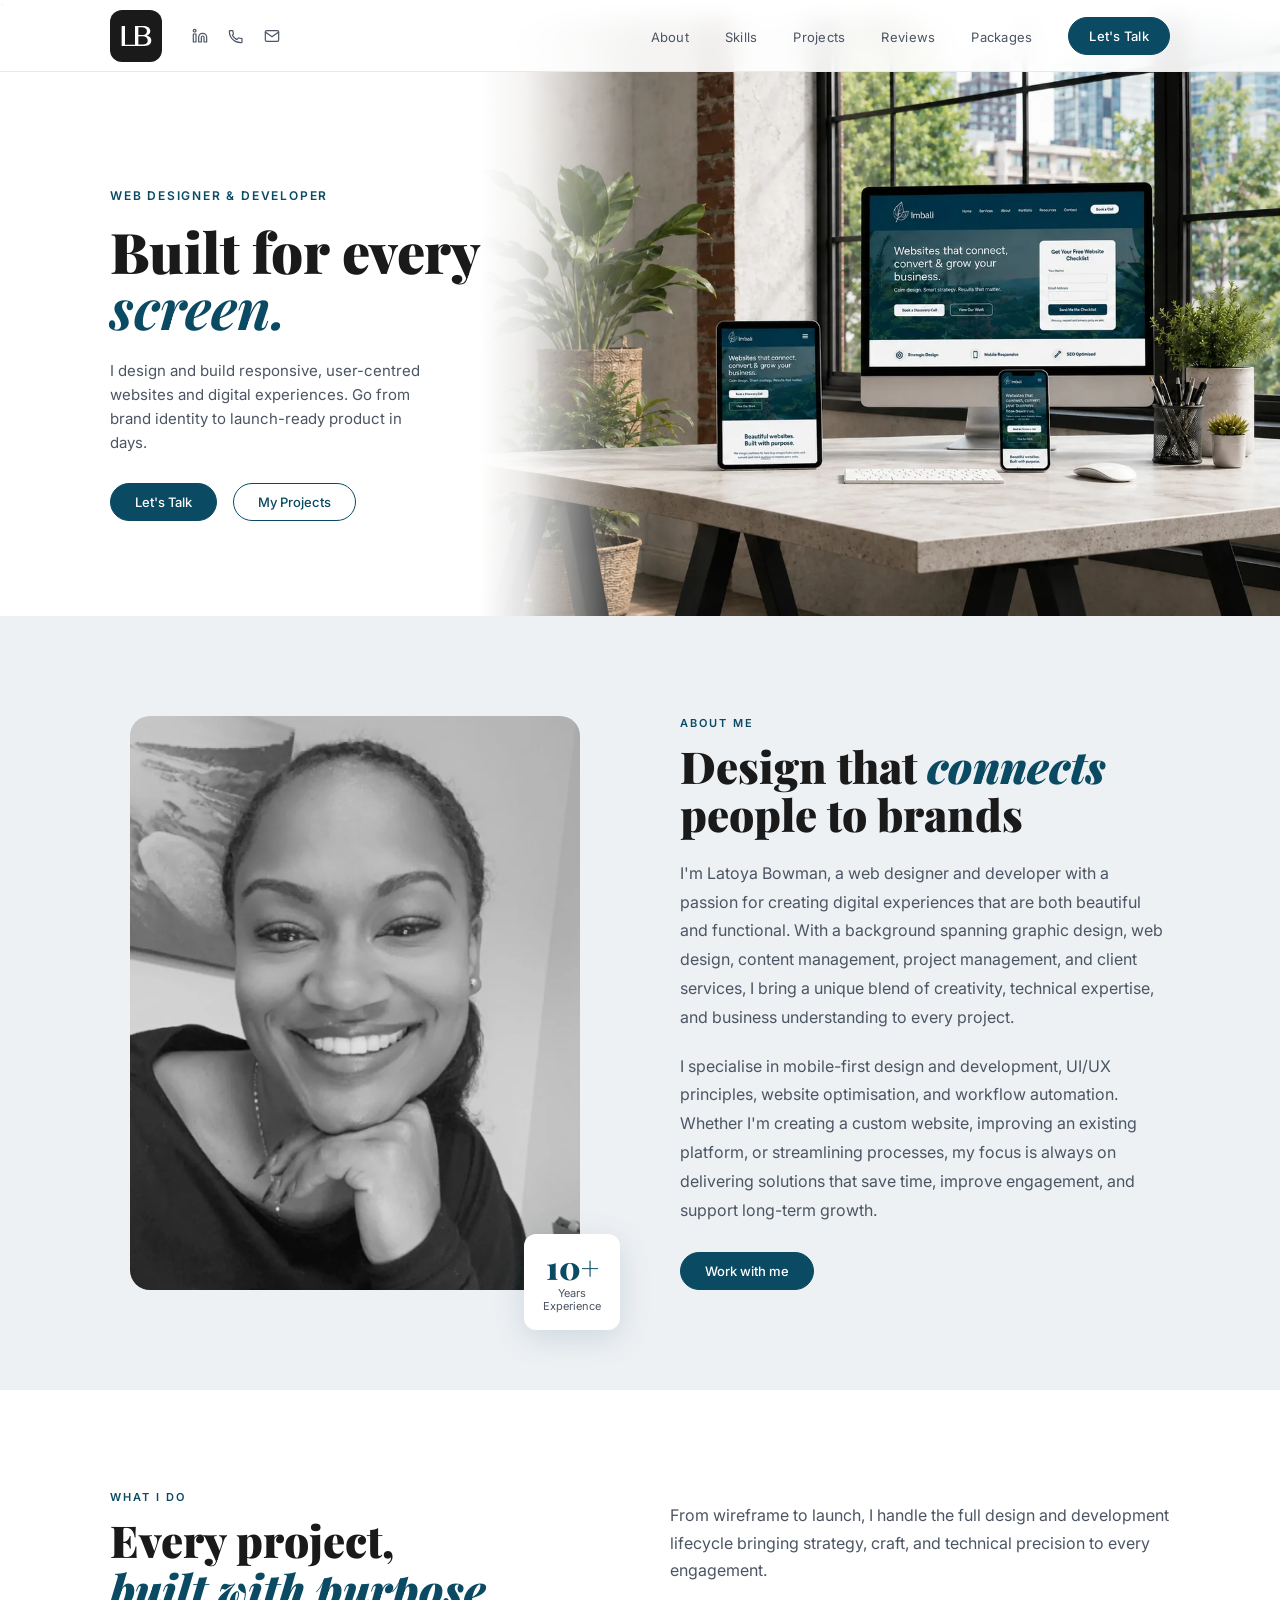
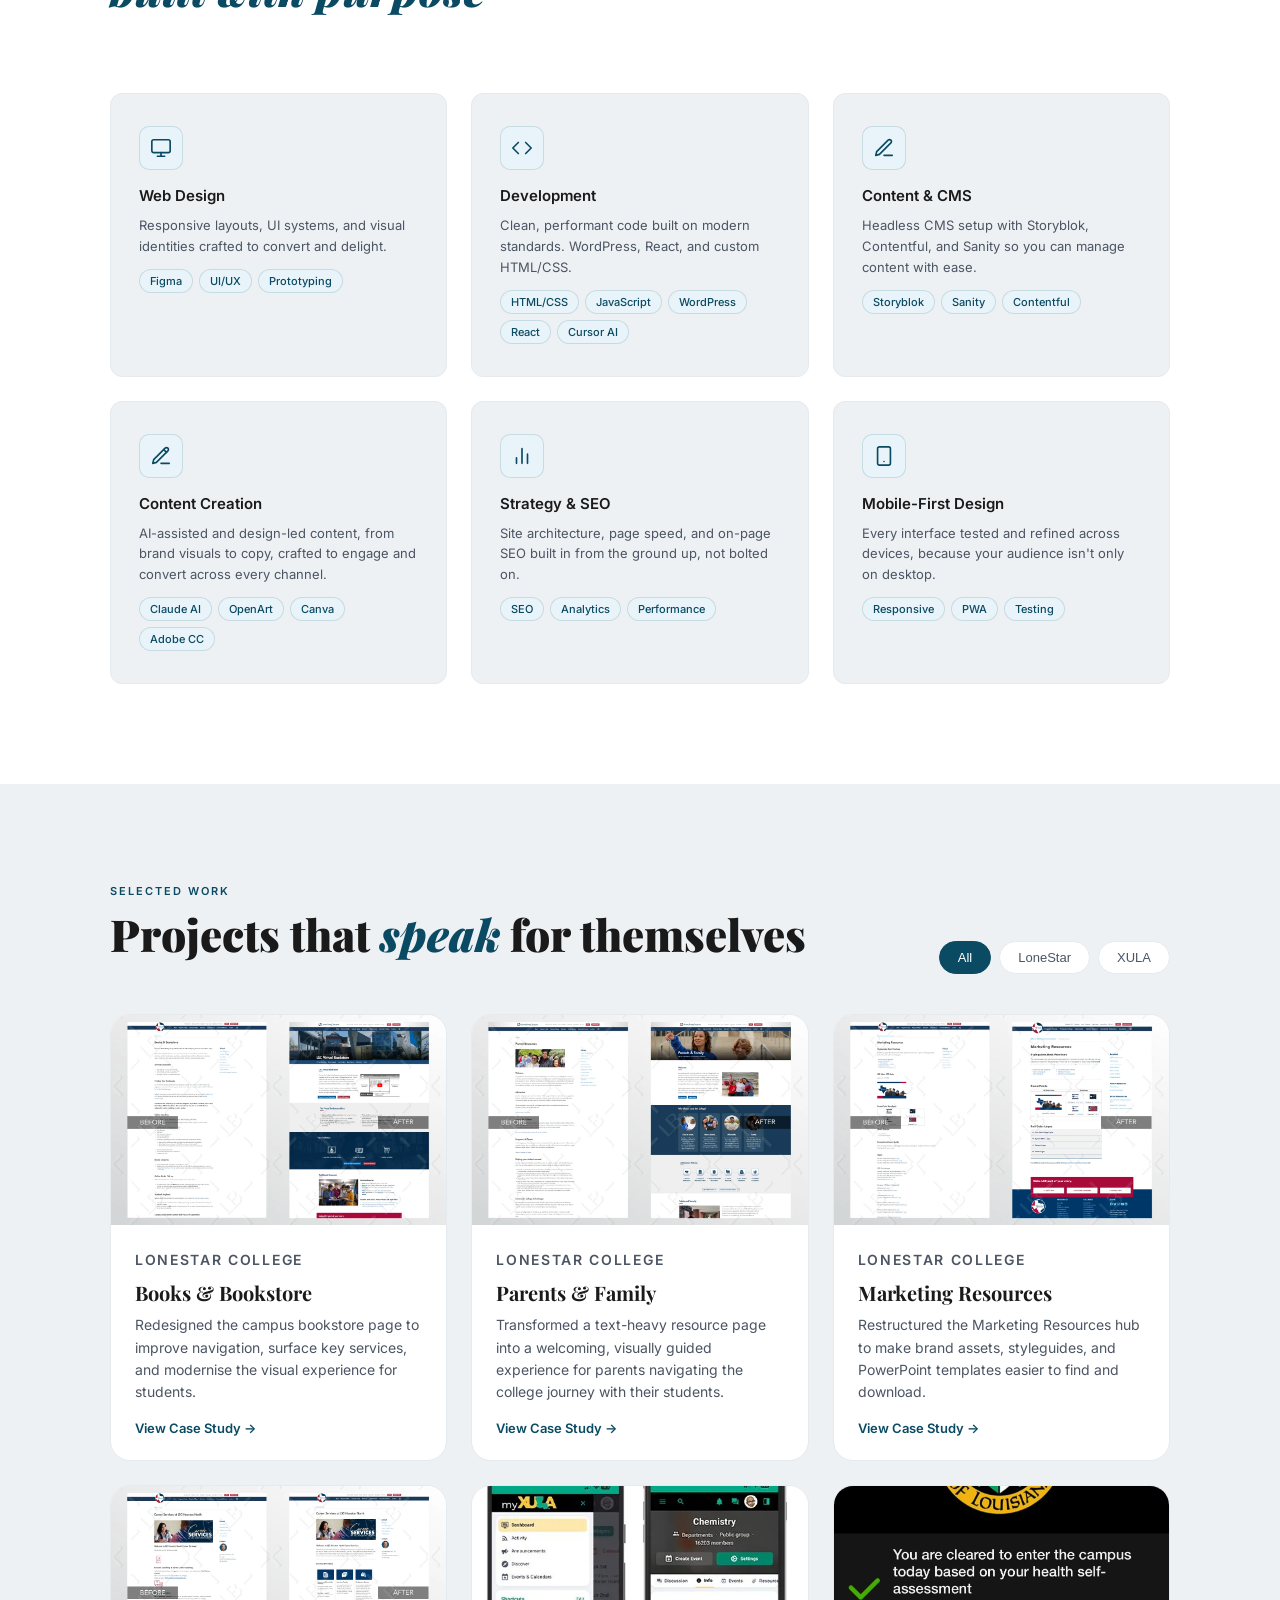
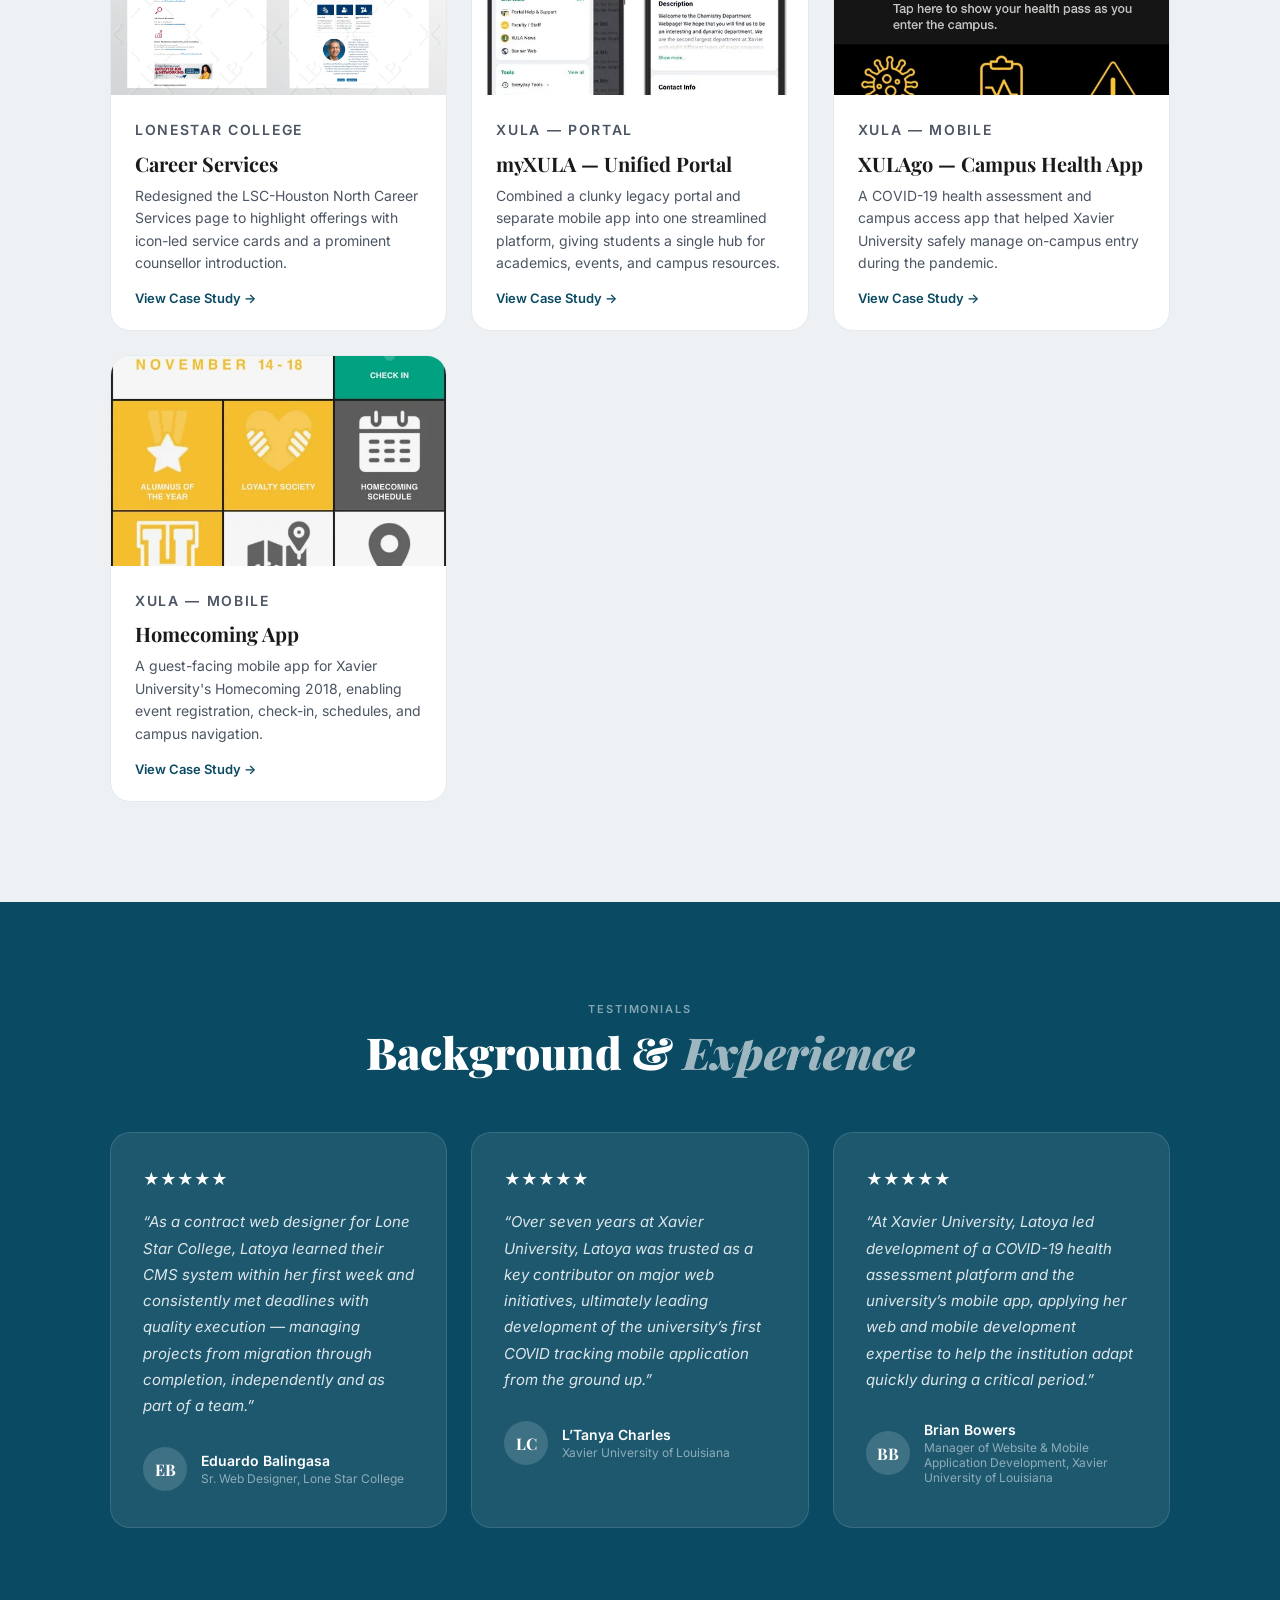
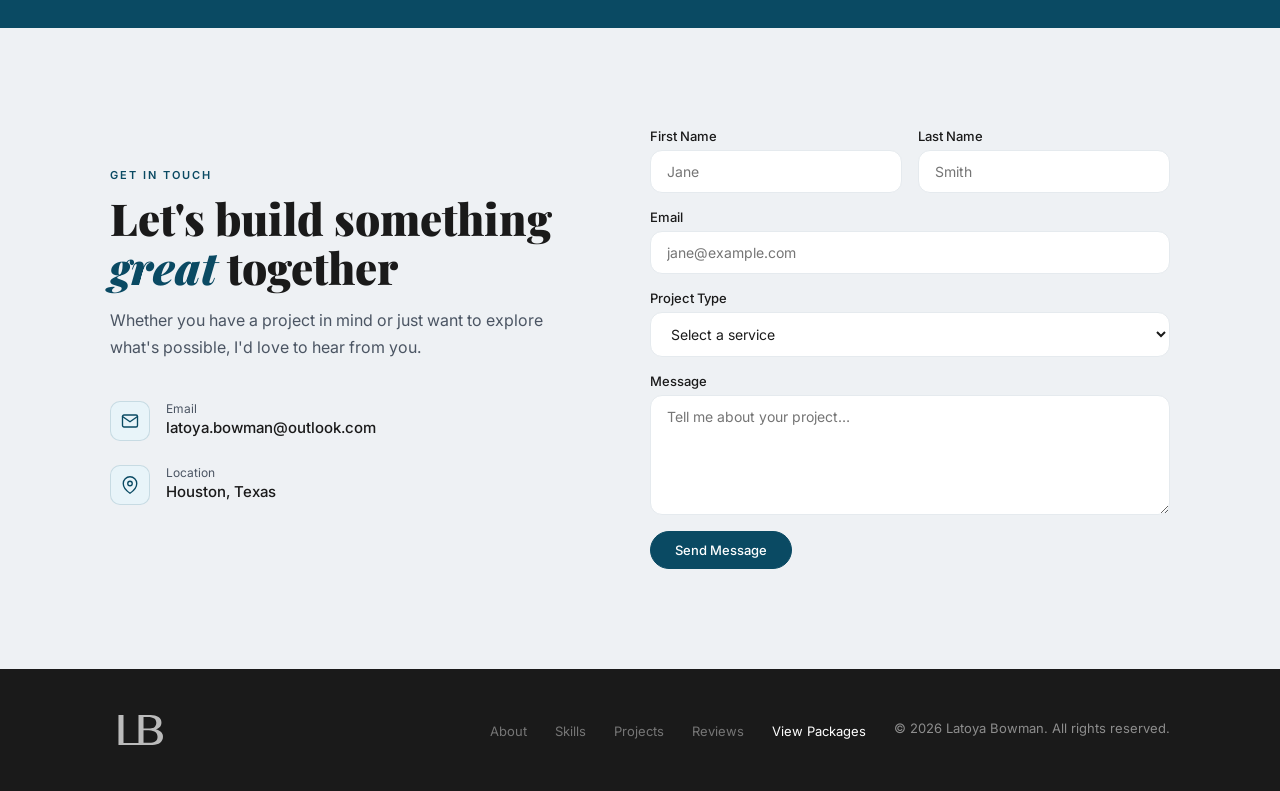
==== commit b5e63258: "Speed up homepage load by optimizing the hero image and LCP. Serve a 146KB WebP hero with PNG fallba" ====
--- a/index.html
+++ b/index.html
@@ -4,10 +4,11 @@
   <meta charset="UTF-8" />
   <meta name="viewport" content="width=device-width, initial-scale=1.0" />
   <title>Latoya Bowman — Web Designer & Developer</title>
-  <link rel="preload" as="image" href="responsive-bg.png" />
+  <link rel="preload" as="image" href="responsive-bg.webp" type="image/webp" fetchpriority="high" />
   <link rel="preconnect" href="https://fonts.googleapis.com" />
   <link rel="preconnect" href="https://fonts.gstatic.com" crossorigin />
-  <link href="https://fonts.googleapis.com/css2?family=Playfair+Display:ital,wght@0,700;0,900;1,400;1,700&family=Inter:wght@300;400;500;600&display=swap" rel="stylesheet" />
+  <link rel="preload" as="style" href="https://fonts.googleapis.com/css2?family=Playfair+Display:ital,wght@0,700;0,900;1,400;1,700&family=Inter:wght@300;400;500;600&display=swap" onload="this.onload=null;this.rel='stylesheet'" />
+  <noscript><link href="https://fonts.googleapis.com/css2?family=Playfair+Display:ital,wght@0,700;0,900;1,400;1,700&family=Inter:wght@300;400;500;600&display=swap" rel="stylesheet" /></noscript>
   <link rel="stylesheet" href="css/style.css" />
 </head>
 <body>
@@ -54,7 +55,7 @@
   <section id="hero">
     <div class="hero-left">
       <p class="hero-eyebrow">Web Designer & Developer</p>
-      <h1 class="hero-headline" id="heroHeadline"></h1>
+      <h1 class="hero-headline" id="heroHeadline"><span class="word">Built&nbsp;</span><span class="word">for&nbsp;</span><span class="word">every&nbsp;</span><span class="word"><em>screen.</em></span></h1>
       <p class="hero-sub">I design and build responsive, user-centred websites and digital experiences. Go from brand identity to launch-ready product in days.</p>
       <div class="hero-buttons">
         <a href="#contact" class="btn-primary">Let's Talk</a>
@@ -62,7 +63,10 @@
       </div>
     </div>
     <div class="hero-right">
-      <img src="responsive-bg.png" alt="Multi-device responsive design" />
+      <picture>
+        <source srcset="responsive-bg.webp" type="image/webp" />
+        <img src="responsive-bg.png" alt="Multi-device responsive design" width="1672" height="941" fetchpriority="high" decoding="async" />
+      </picture>
     </div>
   </section>
 
--- a/css/style.css
+++ b/css/style.css
@@ -631,6 +631,7 @@
       display: block;
       margin: 0;
       padding: 0;
+      background: var(--white);
     }
 
     @media (max-width: 1200px) {
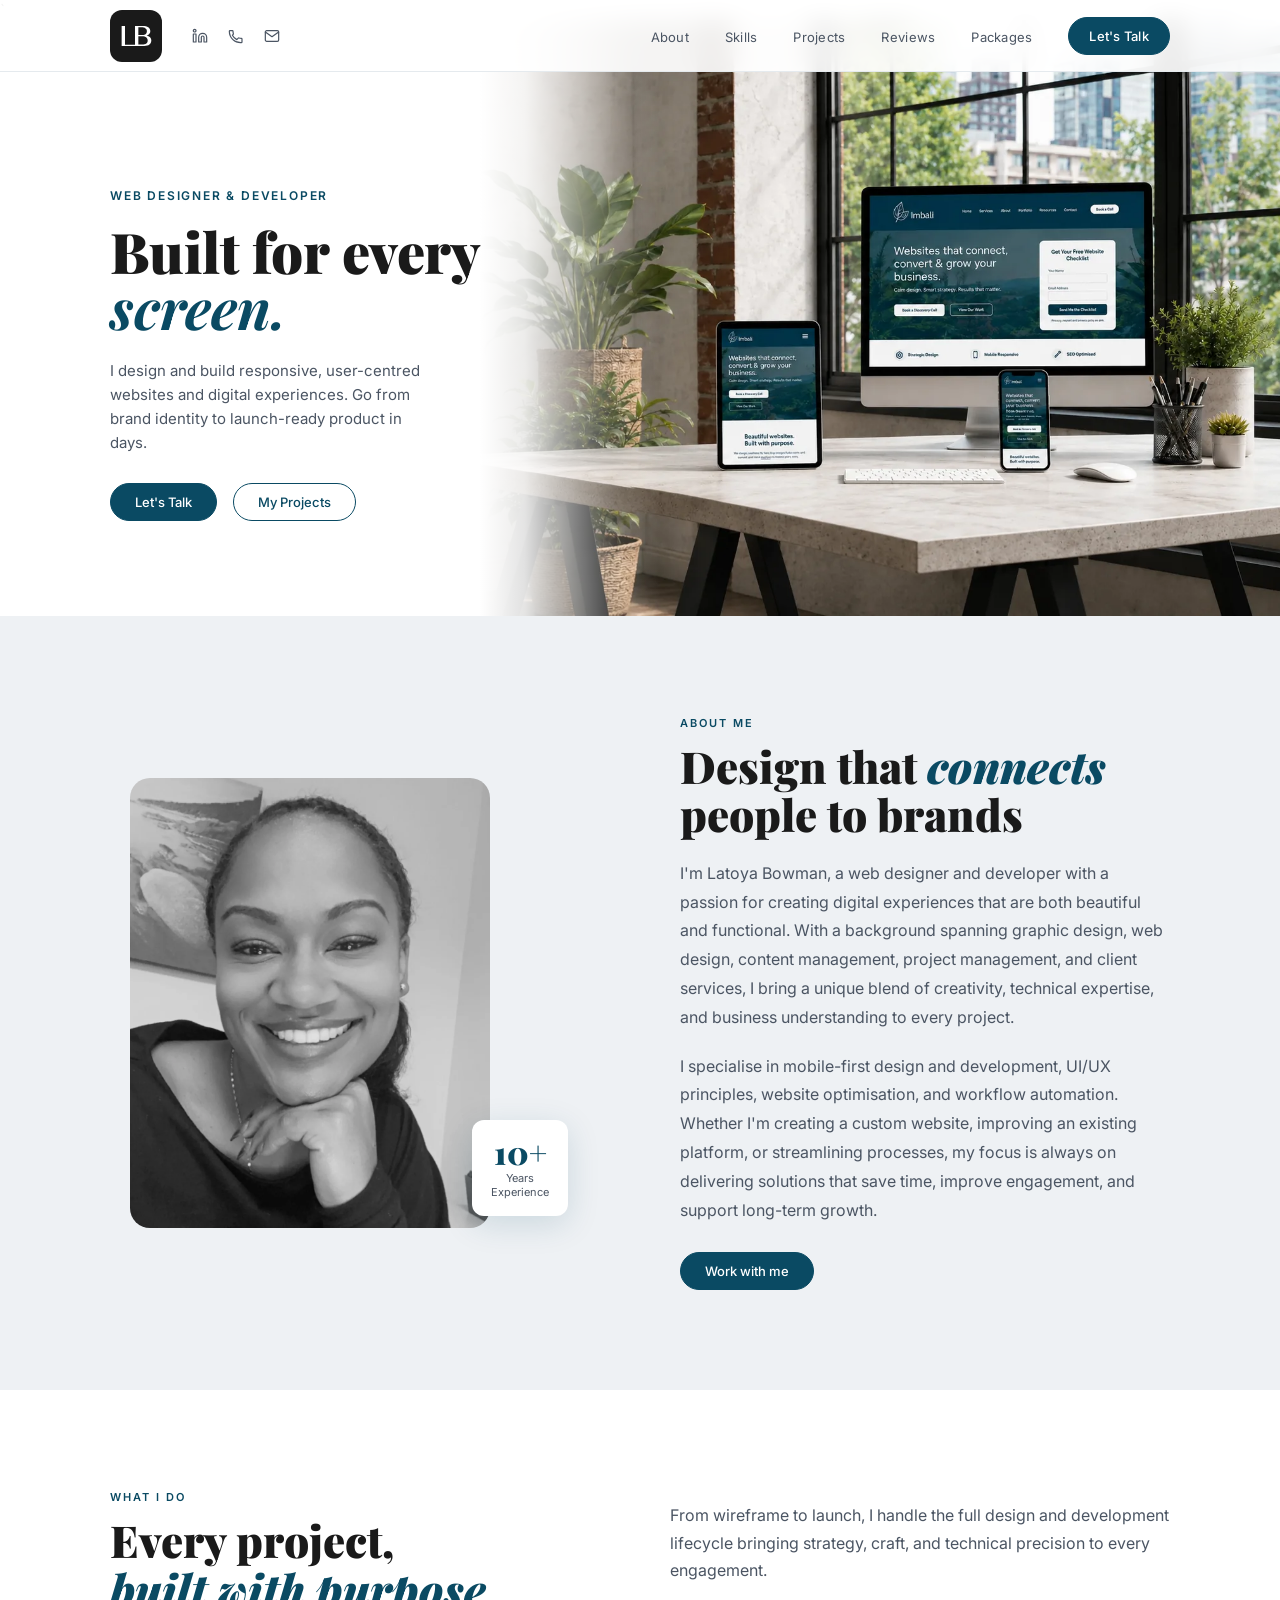
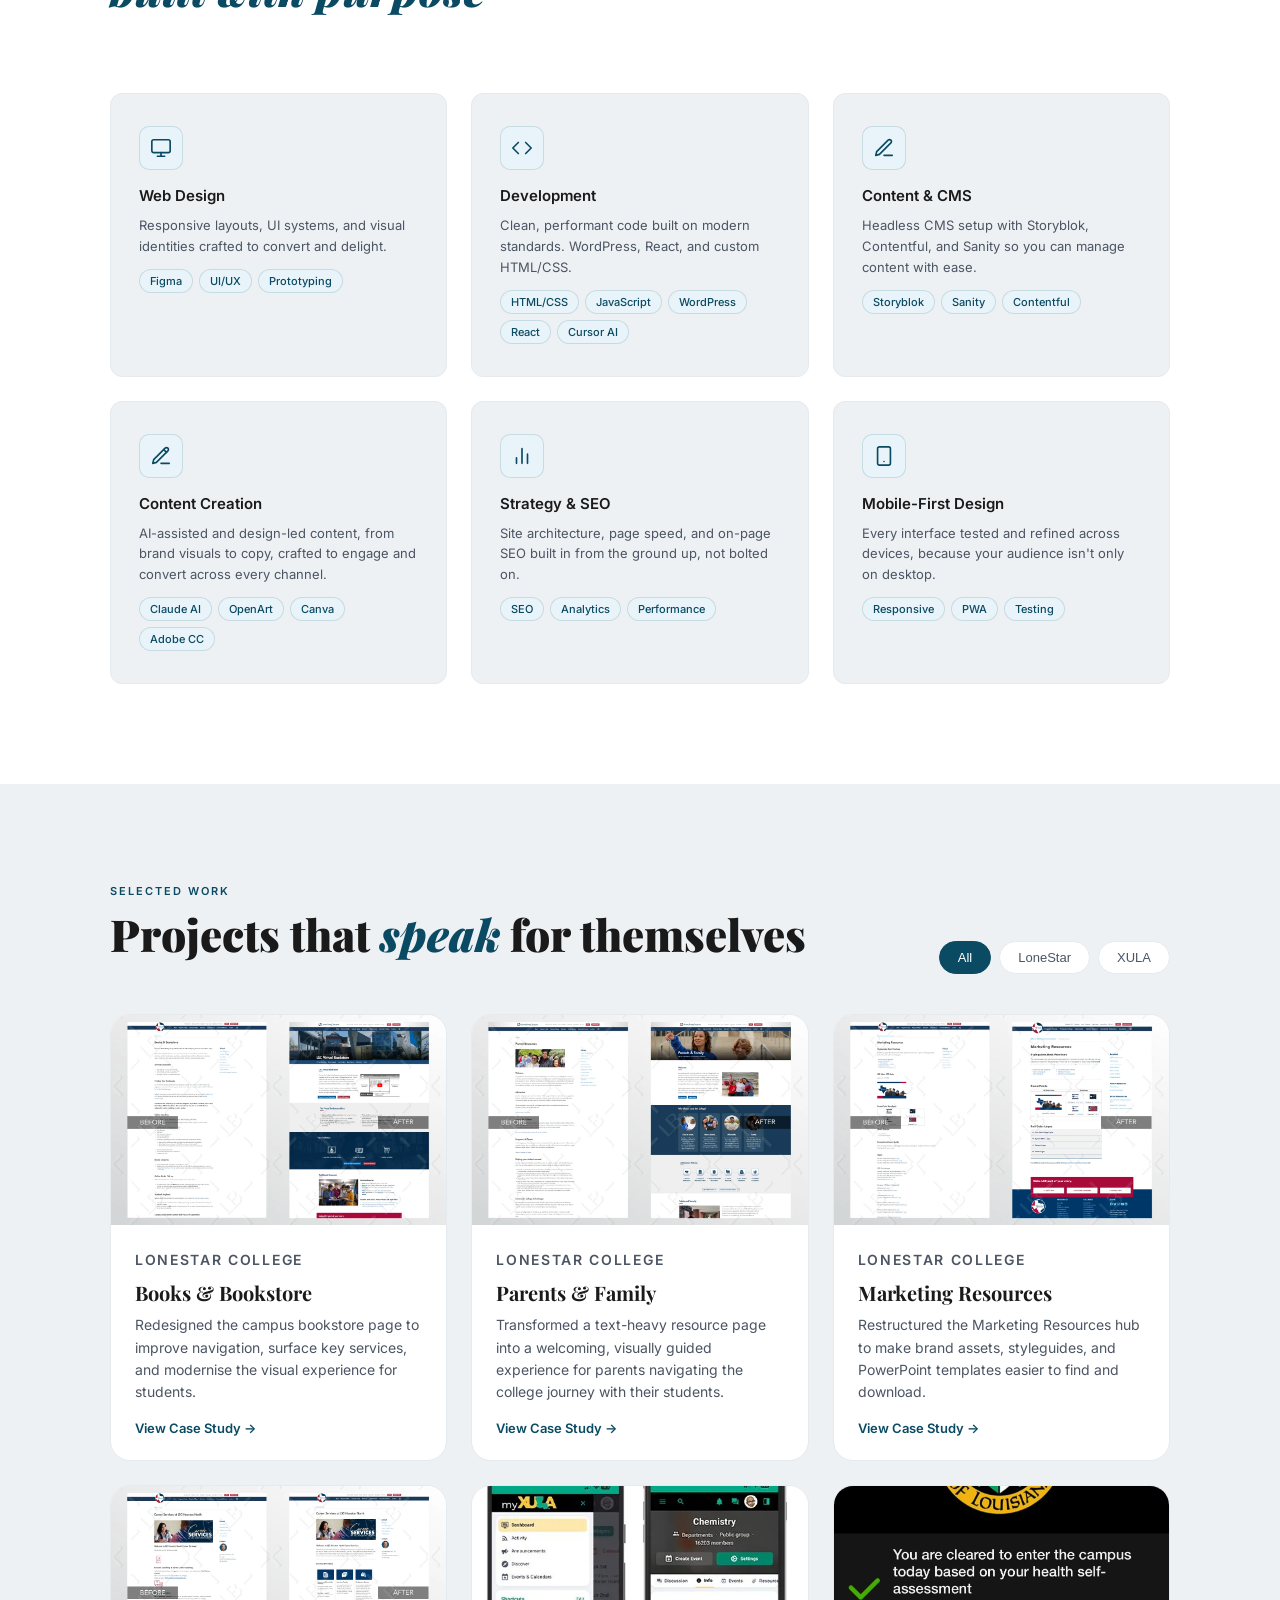
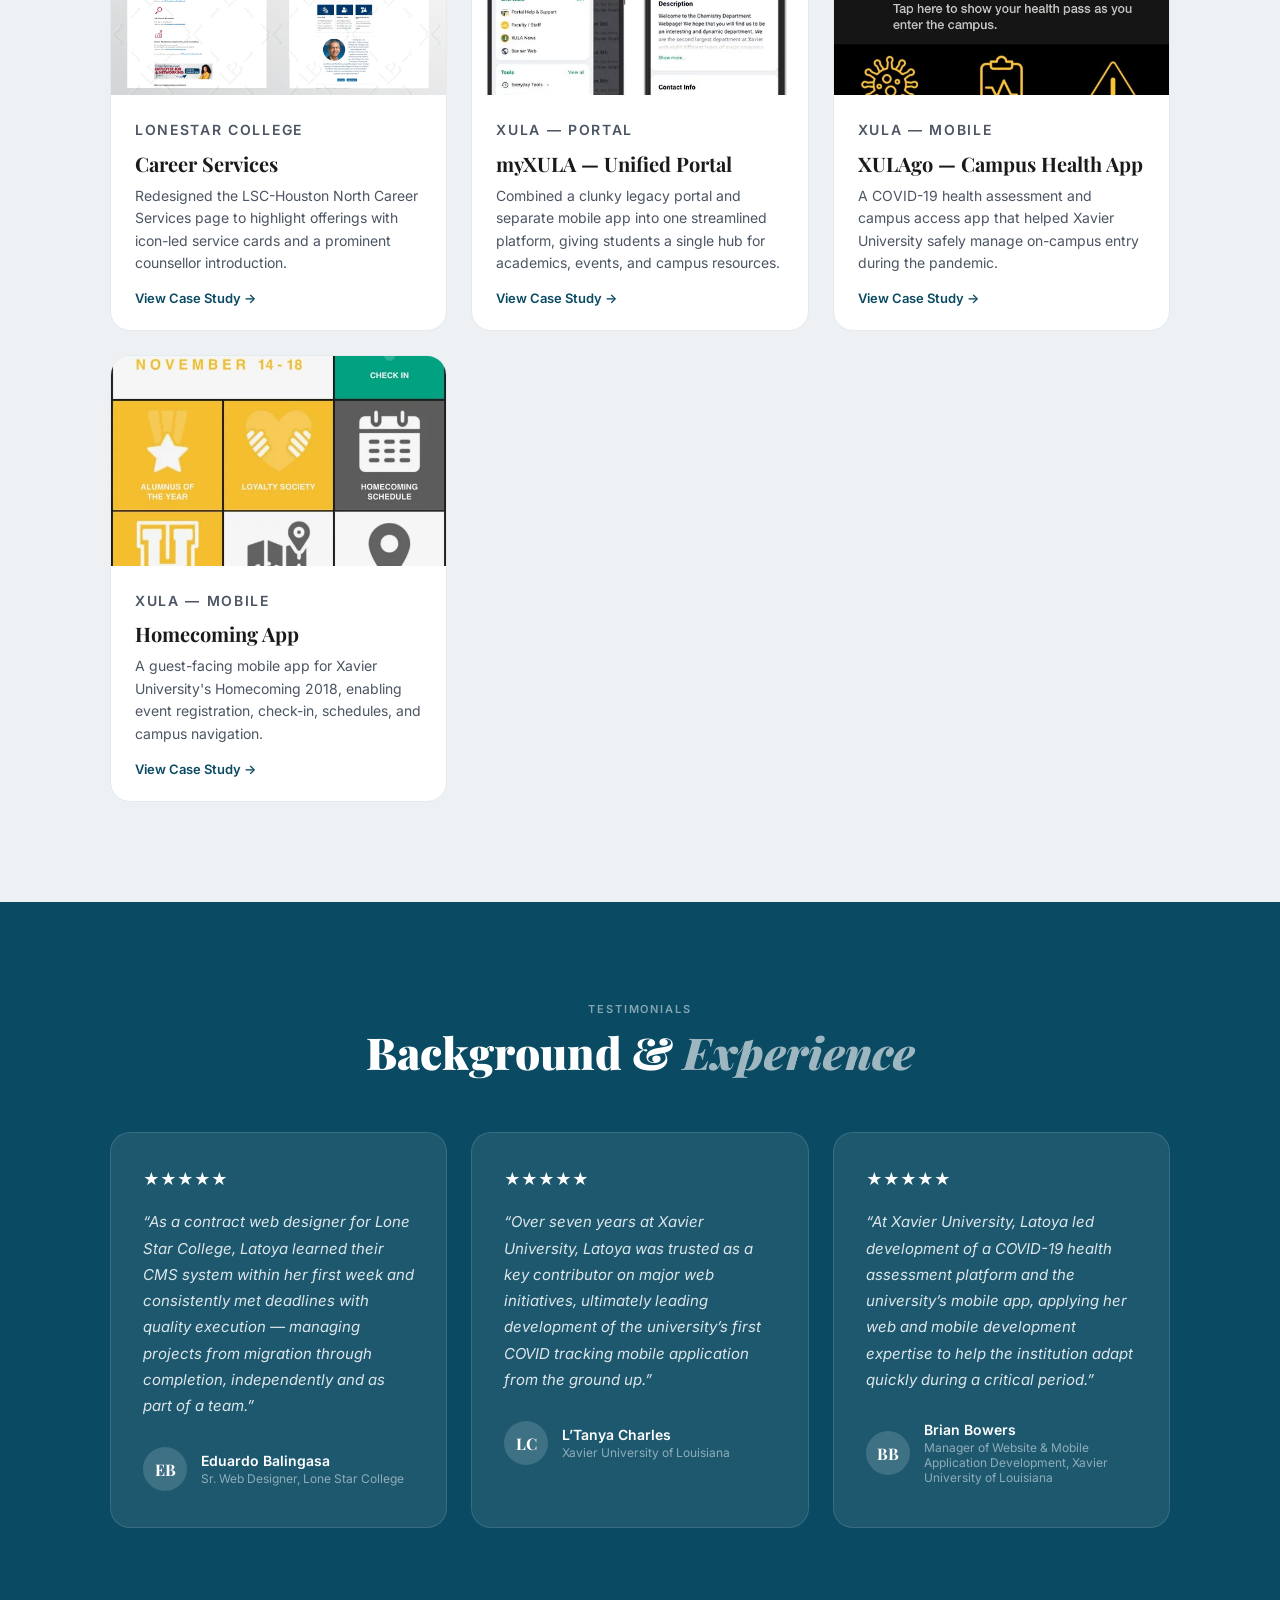
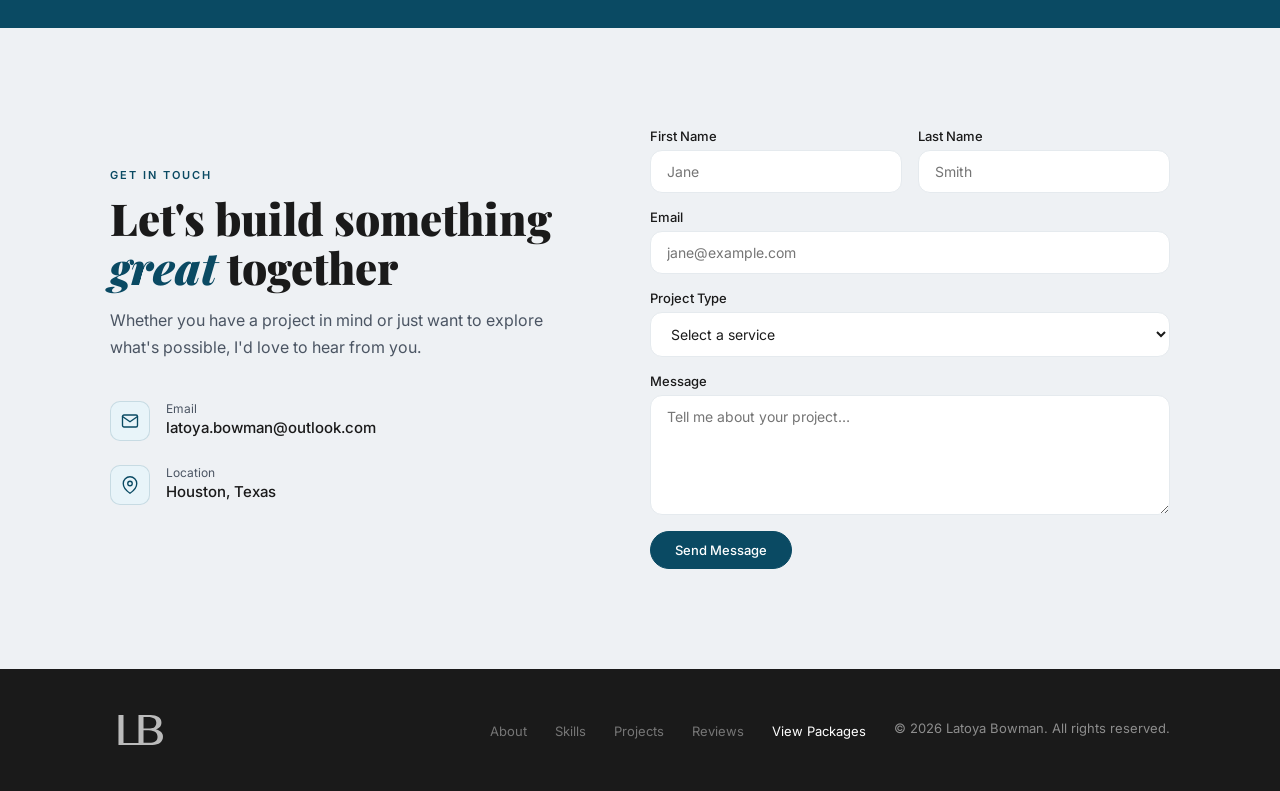
==== commit a56dcd30: "Update package pricing to /hr (Foundation, Growth) and /hr (Authority) rate" ====
--- a/index.html
+++ b/index.html
@@ -4,7 +4,7 @@
   <meta charset="UTF-8" />
   <meta name="viewport" content="width=device-width, initial-scale=1.0" />
   <title>Latoya Bowman — Web Designer & Developer</title>
-  <link rel="preload" as="image" href="responsive-bg.webp" type="image/webp" fetchpriority="high" />
+  <link rel="preload" as="image" href="images/responsive-bg.webp" type="image/webp" fetchpriority="high" />
   <link rel="preconnect" href="https://fonts.googleapis.com" />
   <link rel="preconnect" href="https://fonts.gstatic.com" crossorigin />
   <link rel="preload" as="style" href="https://fonts.googleapis.com/css2?family=Playfair+Display:ital,wght@0,700;0,900;1,400;1,700&family=Inter:wght@300;400;500;600&display=swap" onload="this.onload=null;this.rel='stylesheet'" />
@@ -64,8 +64,8 @@
     </div>
     <div class="hero-right">
       <picture>
-        <source srcset="responsive-bg.webp" type="image/webp" />
-        <img src="responsive-bg.png" alt="Multi-device responsive design" width="1672" height="941" fetchpriority="high" decoding="async" />
+        <source srcset="images/responsive-bg.webp" type="image/webp" />
+        <img src="images/responsive-bg.png" alt="Multi-device responsive design" width="1672" height="941" fetchpriority="high" decoding="async" />
       </picture>
     </div>
   </section>
@@ -75,7 +75,7 @@
     <div class="container">
       <div class="about-grid">
         <div class="about-image-wrap reveal">
-          <img src="headshot.jpg" loading="lazy" alt="Latoya Bowman" style="width:100%;height:100%;object-fit:cover;border-radius:var(--radius-lg);" />
+          <img src="images/headshot.jpg" loading="lazy" alt="Latoya Bowman" />
           <div class="about-badge">
             <div class="about-badge-num">10+</div>
             <div class="about-badge-label">Years<br>Experience</div>
@@ -215,7 +215,7 @@
 
 
         <div class="project-card" data-category="lonestar" onclick="openModal('ls1')">
-          <img loading="lazy" class="project-thumb" src="Bookstore-LB.webp" alt="Lone Star College Bookstore redesign" />
+          <img loading="lazy" class="project-thumb" src="images/Bookstore-LB.webp" alt="Lone Star College Bookstore redesign" />
           <div class="project-info">
             <p class="project-category">LoneStar College</p>
             <h3>Books &amp; Bookstore</h3>
@@ -225,7 +225,7 @@
         </div>
 
         <div class="project-card" data-category="lonestar" onclick="openModal('ls2')">
-          <img loading="lazy" class="project-thumb" src="Parents-LB.webp" alt="Lone Star College Parents and Family redesign" />
+          <img loading="lazy" class="project-thumb" src="images/Parents-LB.webp" alt="Lone Star College Parents and Family redesign" />
           <div class="project-info">
             <p class="project-category">LoneStar College</p>
             <h3>Parents &amp; Family</h3>
@@ -235,7 +235,7 @@
         </div>
 
         <div class="project-card" data-category="lonestar" onclick="openModal('ls3')">
-          <img loading="lazy" class="project-thumb" src="Marketing-LB.webp" alt="Lone Star College Marketing Resources redesign" />
+          <img loading="lazy" class="project-thumb" src="images/Marketing-LB.webp" alt="Lone Star College Marketing Resources redesign" />
           <div class="project-info">
             <p class="project-category">LoneStar College</p>
             <h3>Marketing Resources</h3>
@@ -245,7 +245,7 @@
         </div>
 
         <div class="project-card" data-category="lonestar" onclick="openModal('ls4')">
-          <img loading="lazy" class="project-thumb" src="Career-Services-LB.webp" alt="Lone Star College Career Services redesign" />
+          <img loading="lazy" class="project-thumb" src="images/Career-Services-LB.webp" alt="Lone Star College Career Services redesign" />
           <div class="project-info">
             <p class="project-category">LoneStar College</p>
             <h3>Career Services</h3>
@@ -255,7 +255,7 @@
         </div>
 
         <div class="project-card" data-category="xula" onclick="openModal('xu3')">
-          <img loading="lazy" class="project-thumb" src="xula-myxula.png" alt="myXULA Portal App" />
+          <img loading="lazy" class="project-thumb" src="images/xula-myxula.png" alt="myXULA Portal App" />
           <div class="project-info">
             <p class="project-category">XULA — Portal</p>
             <h3>myXULA — Unified Portal</h3>
@@ -265,7 +265,7 @@
         </div>
 
         <div class="project-card" data-category="xula" onclick="openModal('xu2')">
-          <img loading="lazy" class="project-thumb" src="xula-covid.png" alt="XULA COVID Health Assessment App" />
+          <img loading="lazy" class="project-thumb" src="images/xula-covid.png" alt="XULA COVID Health Assessment App" />
           <div class="project-info">
             <p class="project-category">XULA — Mobile</p>
             <h3>XULAgo — Campus Health App</h3>
@@ -275,7 +275,7 @@
         </div>
 
         <div class="project-card" data-category="xula" onclick="openModal('xu1')">
-          <img loading="lazy" class="project-thumb" src="xula-homecoming.png" alt="XULA Homecoming App" />
+          <img loading="lazy" class="project-thumb" src="images/xula-homecoming.png" alt="XULA Homecoming App" />
           <div class="project-info">
             <p class="project-category">XULA — Mobile</p>
             <h3>Homecoming App</h3>
--- a/css/style.css
+++ b/css/style.css
@@ -631,7 +631,6 @@
       display: block;
       margin: 0;
       padding: 0;
-      background: var(--white);
     }
 
     @media (max-width: 1200px) {
@@ -722,6 +721,18 @@
     .about-image-wrap {
       position: relative;
       padding: 20px;
+      width: fit-content;
+      max-width: 100%;
+      justify-self: start;
+    }
+
+    .about-image-wrap img {
+      display: block;
+      width: min(100%, 360px);
+      aspect-ratio: 4 / 5;
+      height: auto;
+      object-fit: cover;
+      border-radius: var(--radius-lg);
     }
 
     .about-image-placeholder {
@@ -745,8 +756,8 @@
 
     .about-badge {
       position: absolute;
-      bottom: -20px;
-      right: -20px;
+      bottom: 32px;
+      right: 32px;
       background: var(--white);
       border-radius: var(--radius);
       width: 96px;
@@ -778,8 +789,8 @@
         width: 76px;
         height: 76px;
         padding: 8px;
-        bottom: -12px;
-        right: -8px;
+        bottom: 20px;
+        right: 20px;
       }
       .about-badge-num { font-size: 22px; }
       .about-badge-label { font-size: 9px; }
@@ -1085,7 +1096,7 @@
 
     .form-row { display: grid; grid-template-columns: 1fr 1fr; gap: 16px; }
 
-    .contact-info { }
+
     .contact-info .section-title { margin-bottom: 16px; }
     .contact-info .section-sub { margin-bottom: 40px; }
 
@@ -1284,7 +1295,7 @@
 
       /* ABOUT — keep two-col but smaller */
       .about-grid { grid-template-columns: 1fr 1fr !important; gap: 24px; }
-      .about-image-placeholder { width: 90% !important; }
+      .about-image-wrap img { width: min(90%, 300px); }
       .about-text { font-size: 13px !important; line-height: 1.6 !important; }
       #about .section-sub { font-size: 13px !important; }
 
@@ -1403,8 +1414,9 @@
 
       /* ABOUT: single column on mobile */
       .about-grid { grid-template-columns: 1fr !important; gap: 32px !important; }
-      .about-image-placeholder { width: 80% !important; margin: 0 auto !important; }
-      .about-badge { bottom: -16px !important; right: 0 !important; }
+      .about-image-wrap { margin: 0 auto; justify-self: center; }
+      .about-image-wrap img { width: min(80%, 320px); margin: 0 auto; }
+      .about-badge { bottom: 20px !important; right: 20px !important; }
     }
 
 
@@ -1516,10 +1528,11 @@
     .cal-frame {
       position: relative;
       width: 100%;
+      min-width: 0;
       padding: 16px;
       box-sizing: border-box;
       border-radius: var(--radius);
-      overflow: hidden;
+      overflow: visible;
     }
 
     .cal-frame-bg {
@@ -1527,12 +1540,17 @@
       inset: 0;
       background: var(--teal);
       z-index: 0;
+      border-radius: var(--radius);
+      pointer-events: none;
     }
 
     .cal-frame #my-cal-inline-45min {
       position: relative;
       z-index: 1;
       width: 100%;
+      min-width: 0;
+      overflow: auto;
+      -webkit-overflow-scrolling: touch;
     }
 
     .cal-frame #my-cal-inline-45min > style {
@@ -1541,10 +1559,10 @@
 
     .cal-frame iframe {
       display: block;
-      width: 100% !important;
+      width: 100%;
       border: none;
       border-radius: 8px;
-      overflow: hidden;
+      min-height: 400px;
     }
 
     .cal-error-message {
@@ -1566,11 +1584,12 @@
 
     @media (min-width: 1024px) {
       .cal-frame {
-        min-height: 600px;
+        min-height: 0;
       }
 
       .cal-frame #my-cal-inline-45min {
-        min-width: 600px;
+        min-width: 0;
+        width: 100%;
       }
     }
 
@@ -1903,6 +1922,10 @@
         align-items: start;
       }
 
+      .booking-grid > .booking-embeds {
+        min-width: 0;
+      }
+
       .booking-embeds {
         gap: 56px;
       }
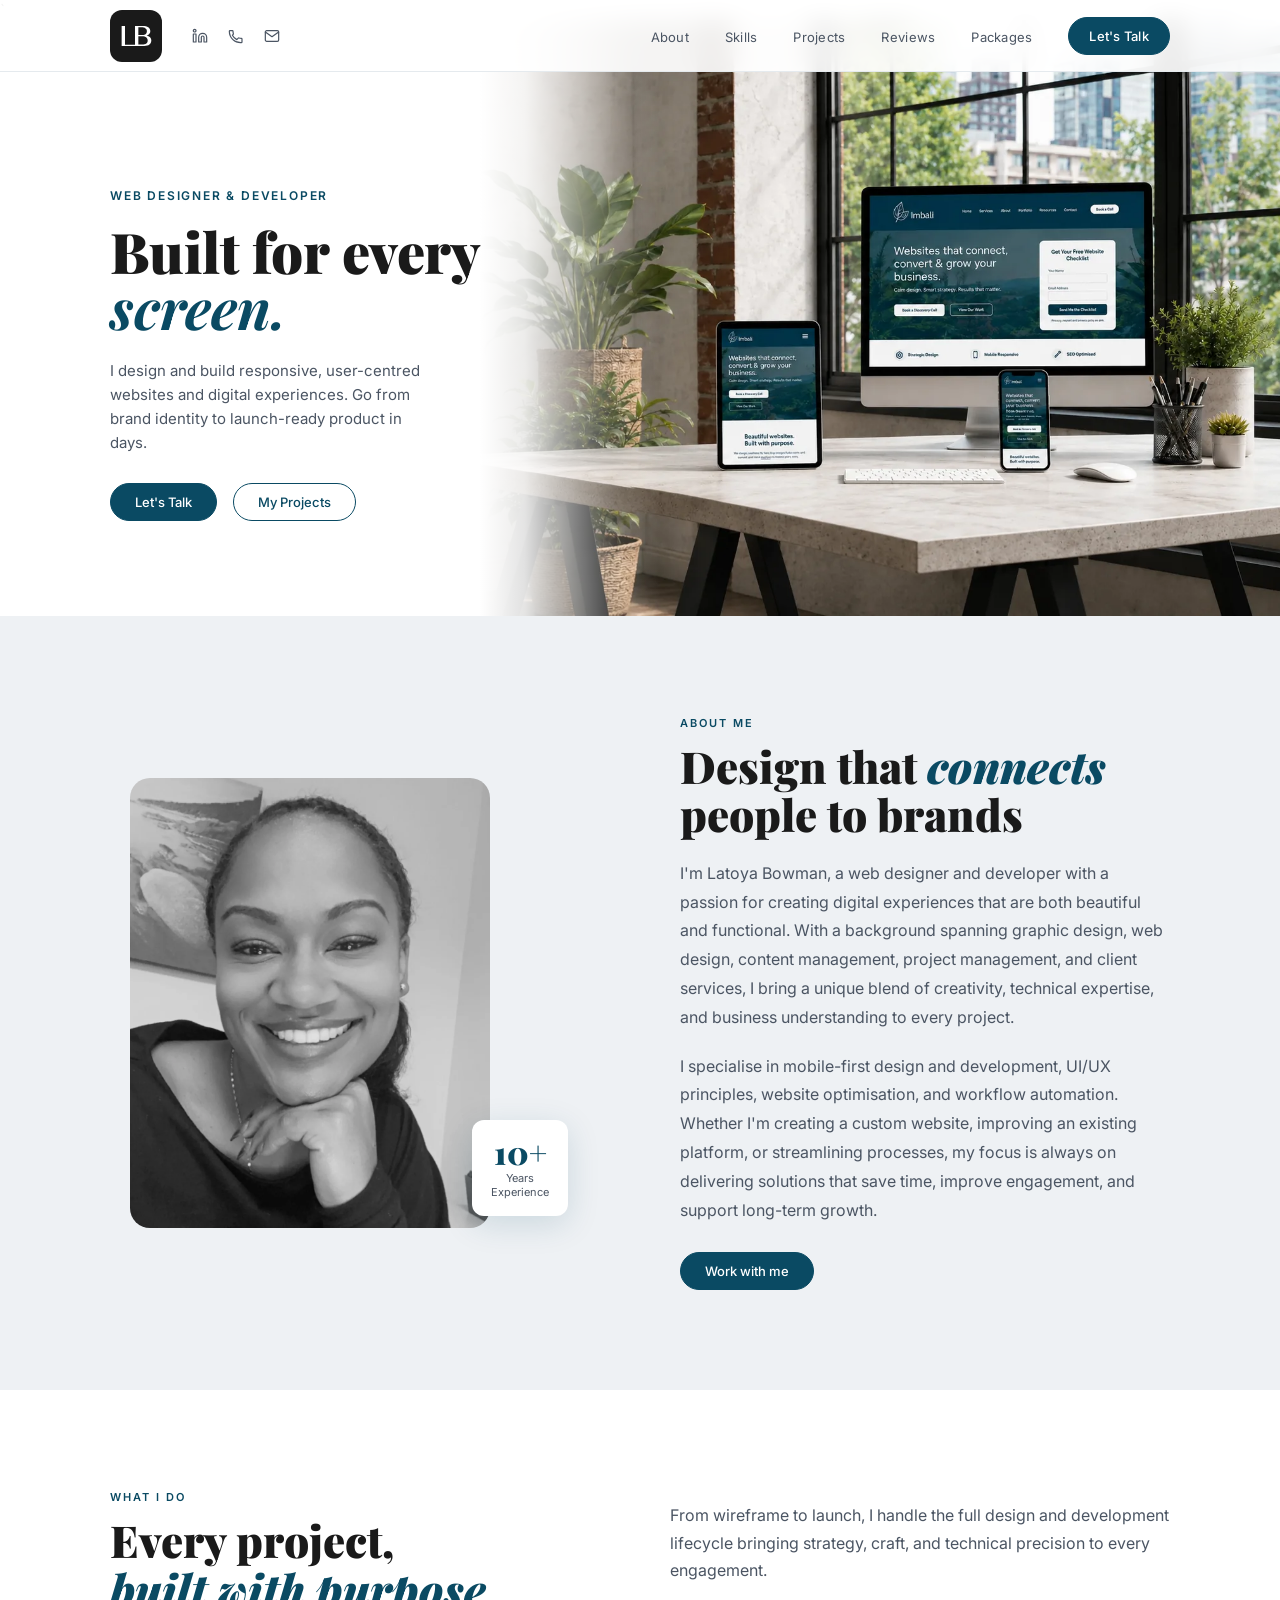
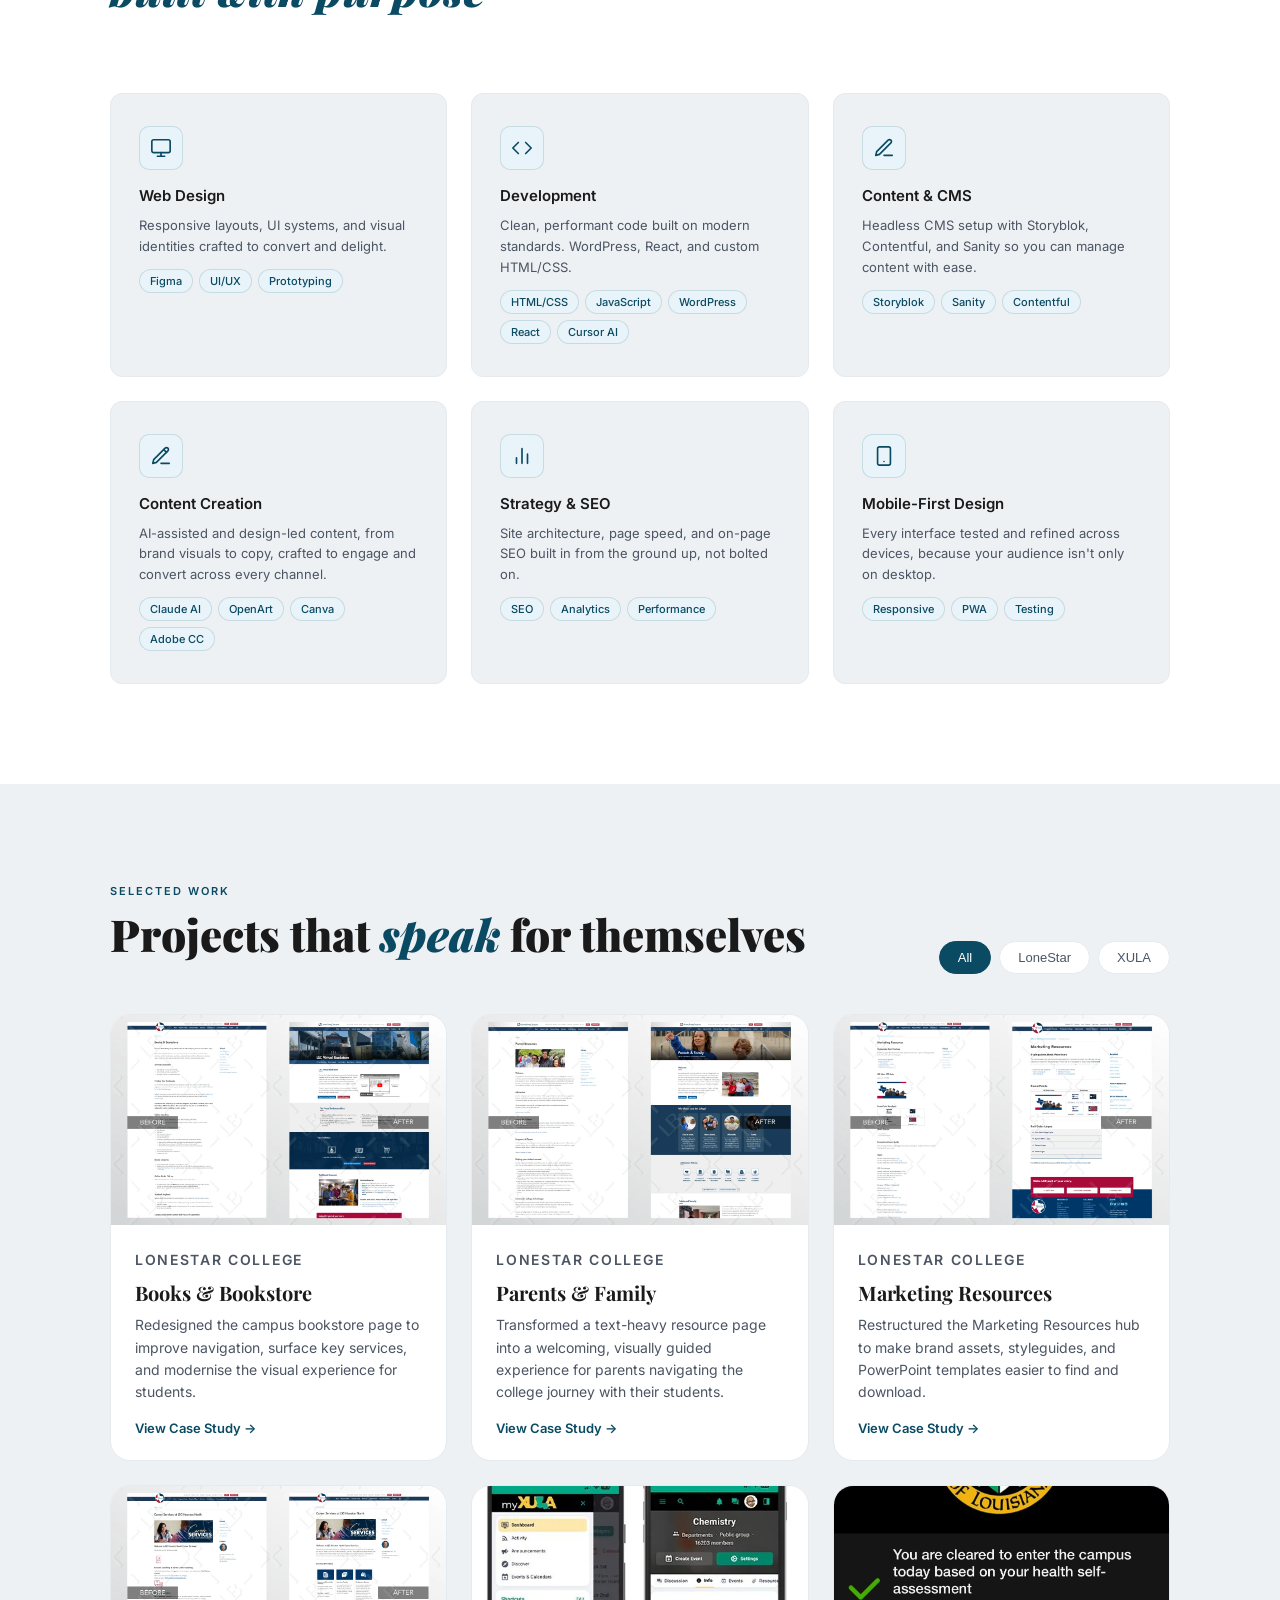
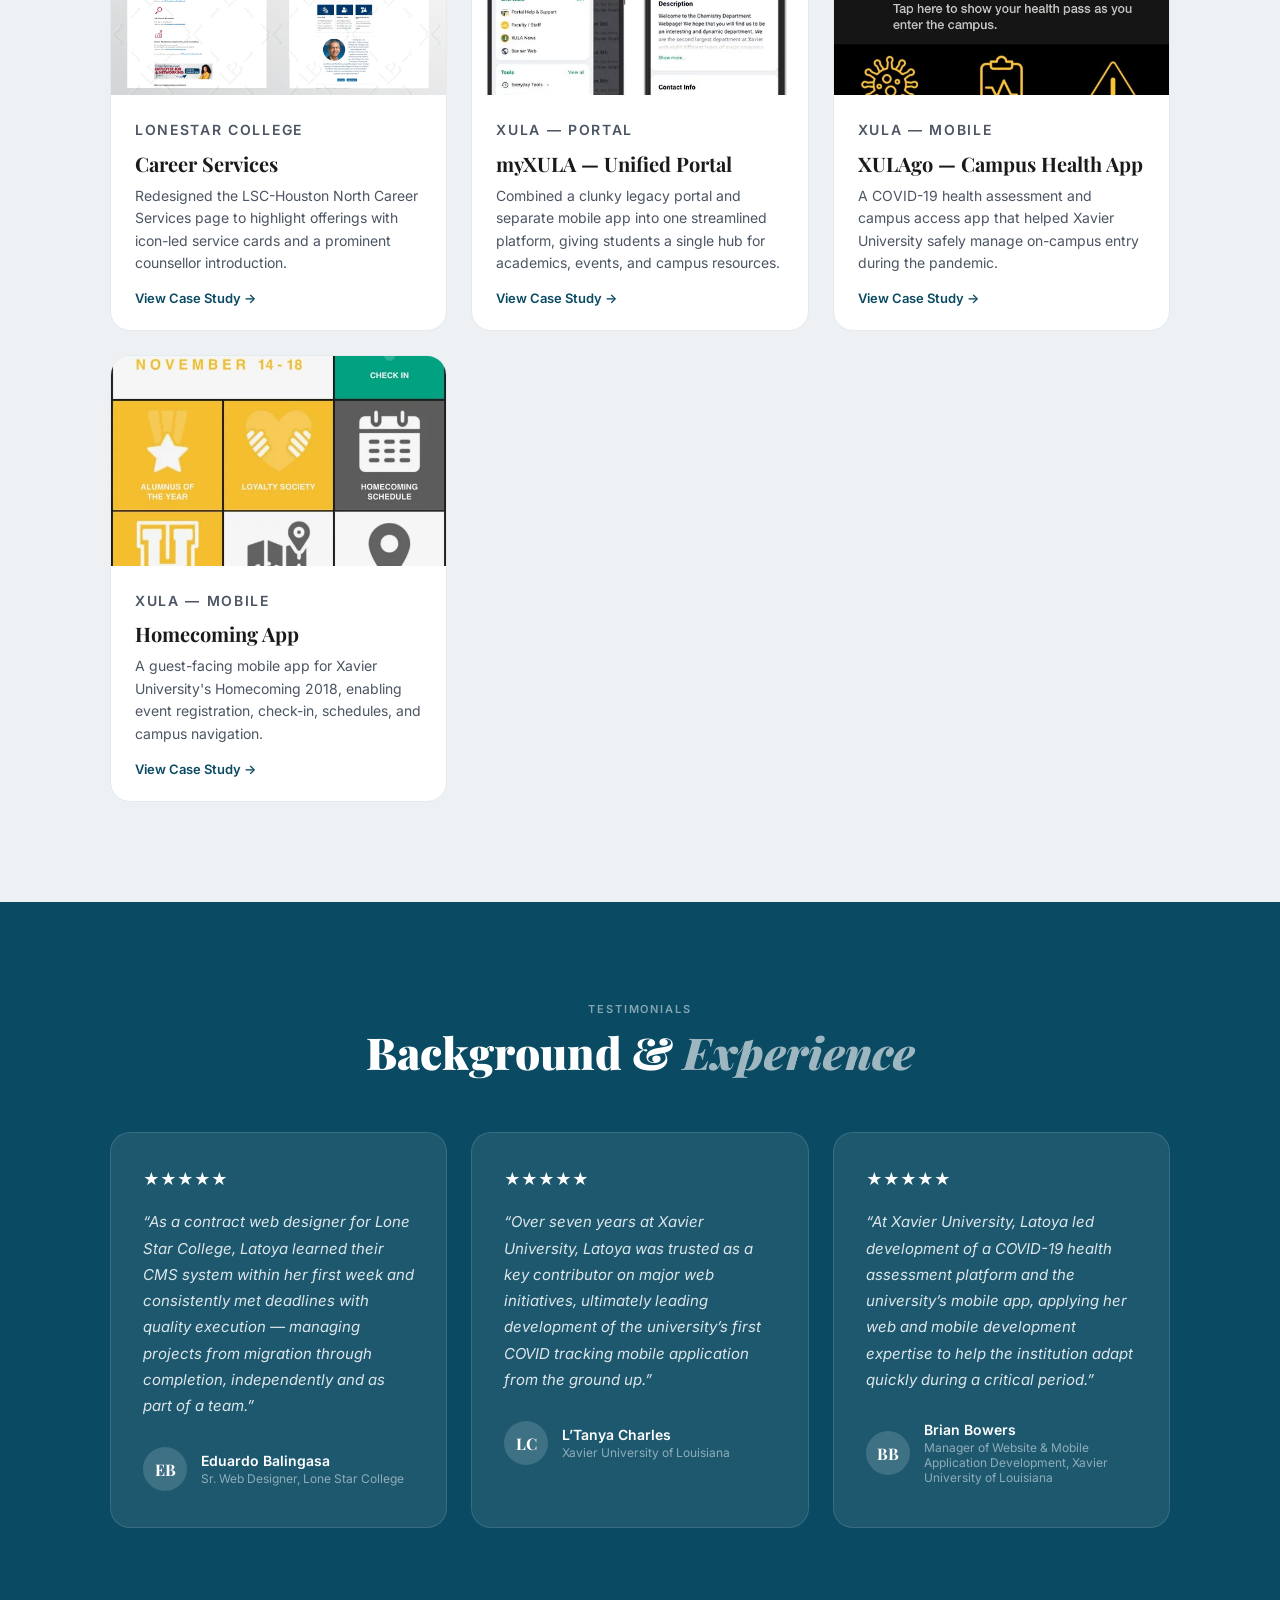
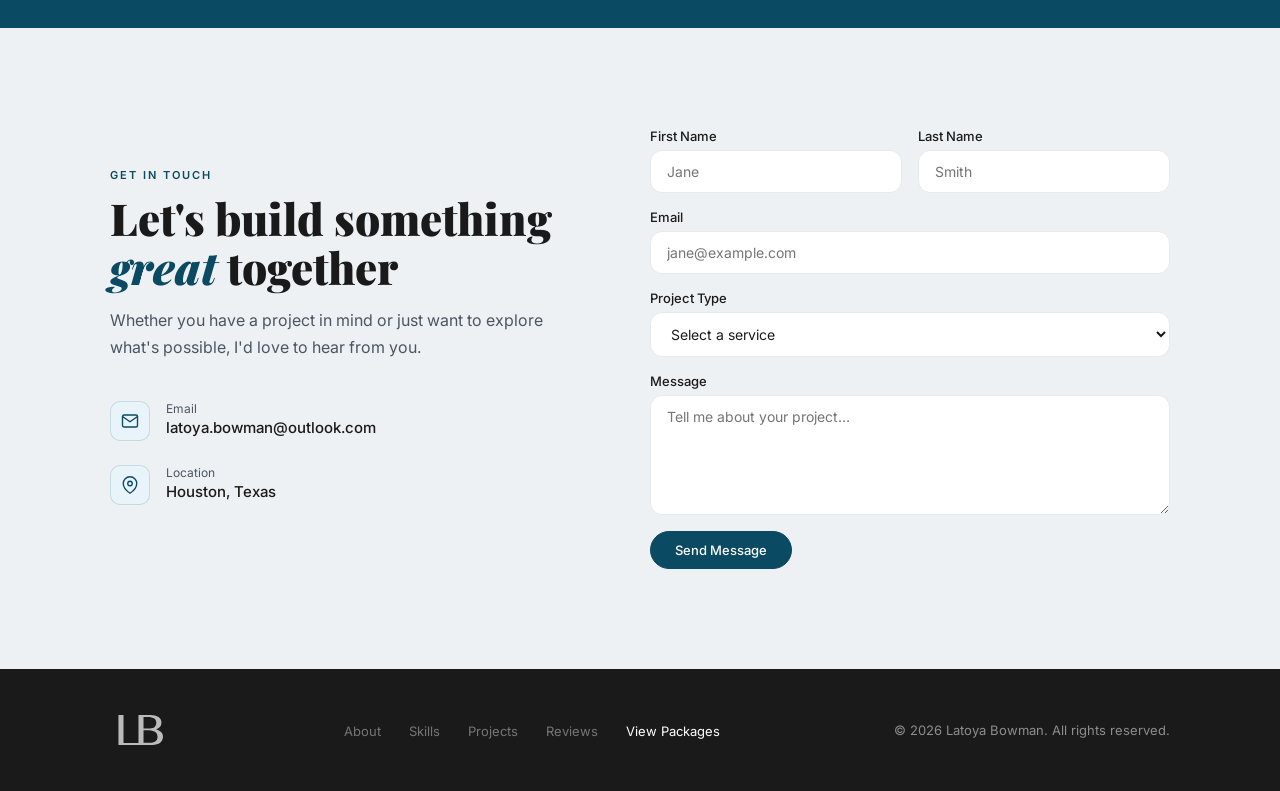
==== commit 13888f5e: "Fix mobile layout overflow, footer centering, and package typography. Co-authored-by: Cursor <cursor" ====
--- a/index.html
+++ b/index.html
@@ -421,6 +421,7 @@
           <li><a href="#projects">Projects</a></li>
           <li><a href="#reviews">Reviews</a></li>
           <li><a href="packages.html" class="footer-link-highlight">View Packages</a></li>
+        </ul>
         <p class="footer-copy">© 2026 Latoya Bowman. All rights reserved.</p>
       </div>
     </div>
--- a/css/style.css
+++ b/css/style.css
@@ -17,13 +17,18 @@
       --section-padding-y: 100px;
     }
 
-    html { scroll-behavior: smooth; }
+    html {
+      scroll-behavior: smooth;
+      overflow-x: hidden;
+      max-width: 100%;
+    }
 
     body {
       font-family: 'Inter', sans-serif;
       color: var(--text);
       background: var(--white);
       overflow-x: hidden;
+      max-width: 100%;
     }
 
 
@@ -431,7 +436,7 @@
     }
 
     .packages-card.skill-card.packages-card--featured {
-      border: 3px solid #0a4a64;
+      border: 2px solid #0a4a64;
     }
 
     .packages-card.skill-card:hover {
@@ -500,6 +505,7 @@
 
     .packages-card--featured .packages-card__guidance {
       border-top: none;
+      padding-top: 20px;
     }
 
     .packages-card--featured .packages-card__top .booking-tier {
@@ -1306,7 +1312,38 @@
       .reviews-grid { grid-template-columns: 1fr; }
       .modal { grid-template-columns: 1fr; }
       .modal-images { border-radius: 0 0 var(--radius-lg) var(--radius-lg); }
-      .footer-inner { flex-direction: column; gap: 20px; text-align: center; }
+      .footer-inner {
+        flex-direction: column;
+        align-items: center;
+        gap: 20px;
+        text-align: center;
+      }
+
+      .footer-links {
+        justify-content: center;
+        flex-wrap: wrap;
+        gap: 12px 20px;
+      }
+
+      .footer-copy {
+        text-align: center;
+        width: 100%;
+      }
+
+      .packages-card .booking-tier {
+        font-size: 28px !important;
+        line-height: 1.1 !important;
+      }
+
+      .packages-card .booking-price {
+        font-size: 25px !important;
+        line-height: 1.1 !important;
+      }
+
+      .quote-cta-headline {
+        font-size: 28px !important;
+        line-height: 1.1 !important;
+      }
     }
 
     @media (max-width: 600px) {
@@ -1319,6 +1356,20 @@
       .section-label { font-size: 10px !important; }
       .skills-intro { gap: 12px !important; margin-bottom: 28px !important; }
       #skills { padding: 48px 0 !important; }
+
+      .container {
+        padding: 0 20px;
+      }
+
+      nav {
+        padding: 0 20px;
+      }
+
+      .form-group input,
+      .form-group textarea,
+      .form-group select {
+        width: 100%;
+      }
     }
 
     /* ── HAMBURGER ── */
@@ -1374,14 +1425,17 @@
         order: 1 !important;
         z-index: 0 !important;
         flex-shrink: 0 !important;
+        overflow: hidden !important;
       }
       .hero-right img {
-        width: calc(100% + 150px) !important;
+        width: 100% !important;
         height: 100% !important;
         min-height: 100% !important;
         object-fit: cover !important;
         object-position: 48% center !important;
-        margin-left: -150px !important;
+        margin-left: 0 !important;
+        right: auto !important;
+        left: 0 !important;
       }
       .hero-right::after {
         background: linear-gradient(to bottom, rgba(255,255,255,0) 50%, rgba(255,255,255,0.3) 100%) !important;
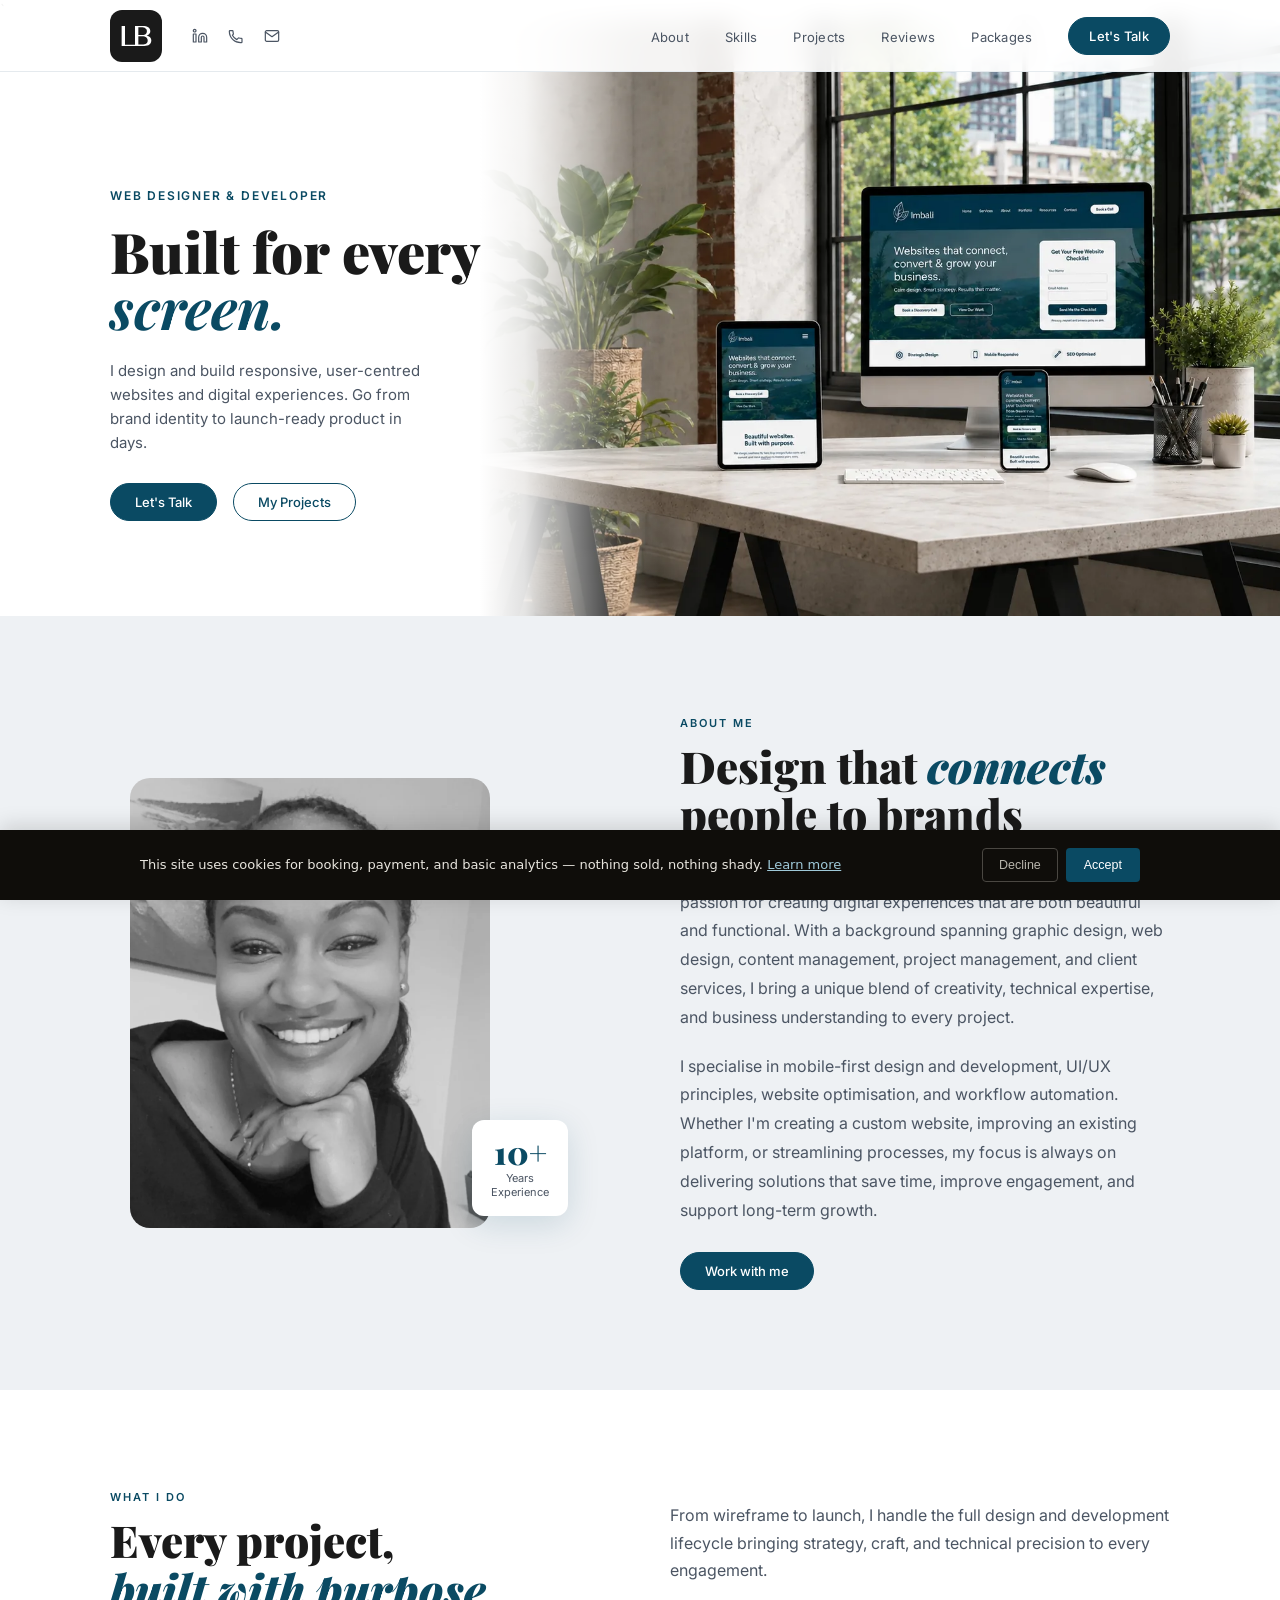
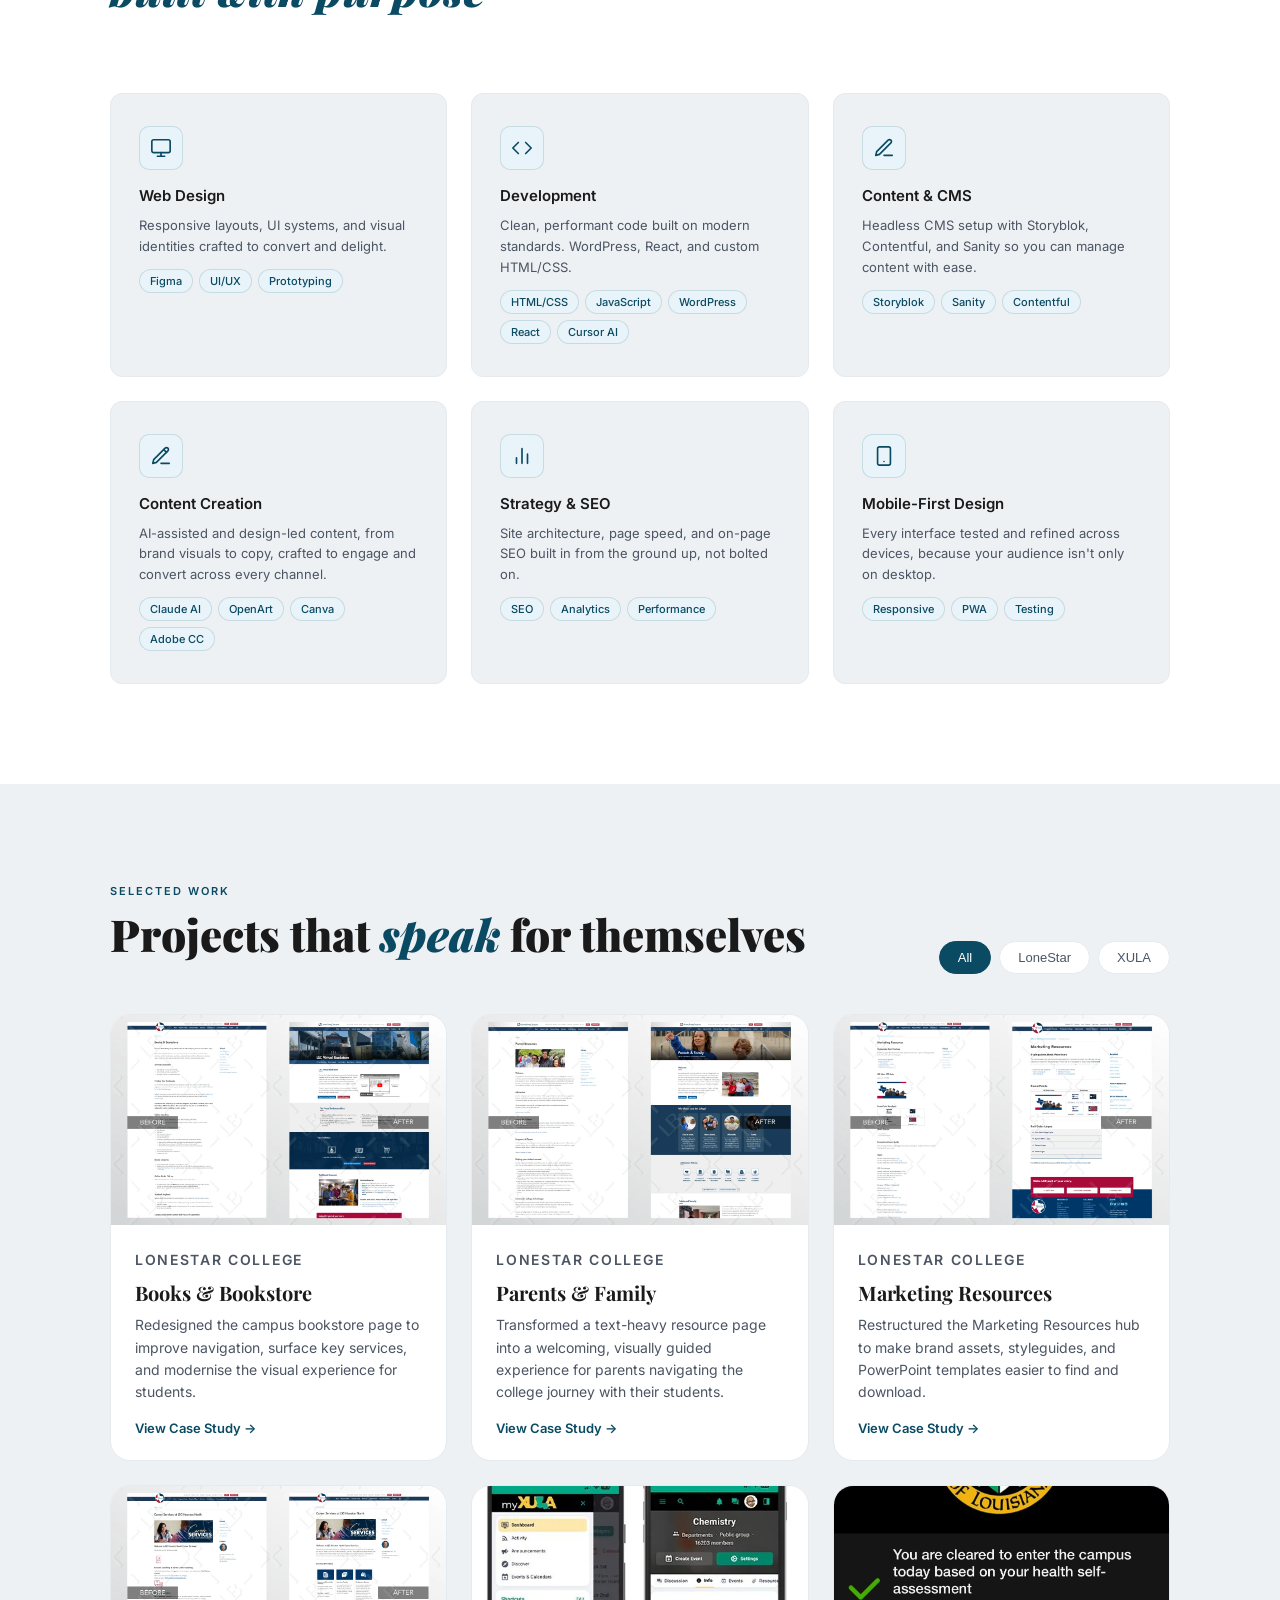
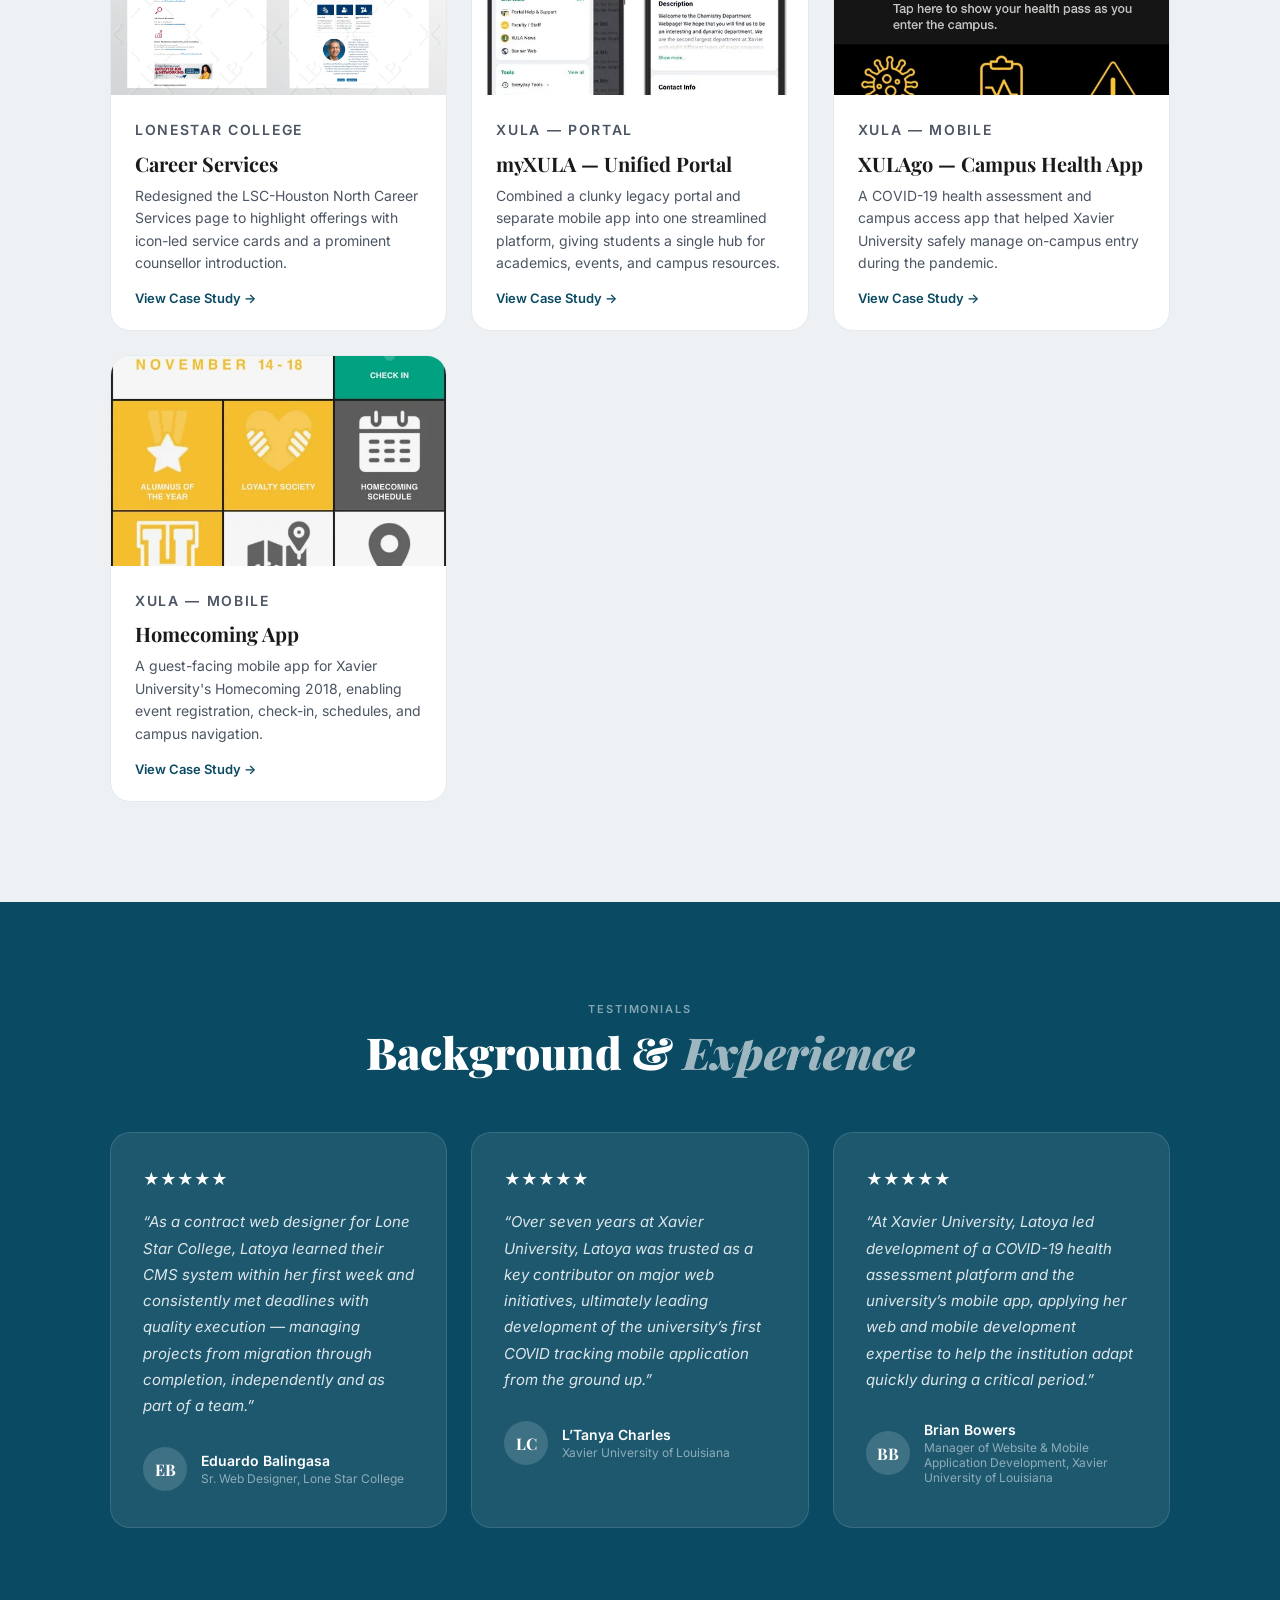
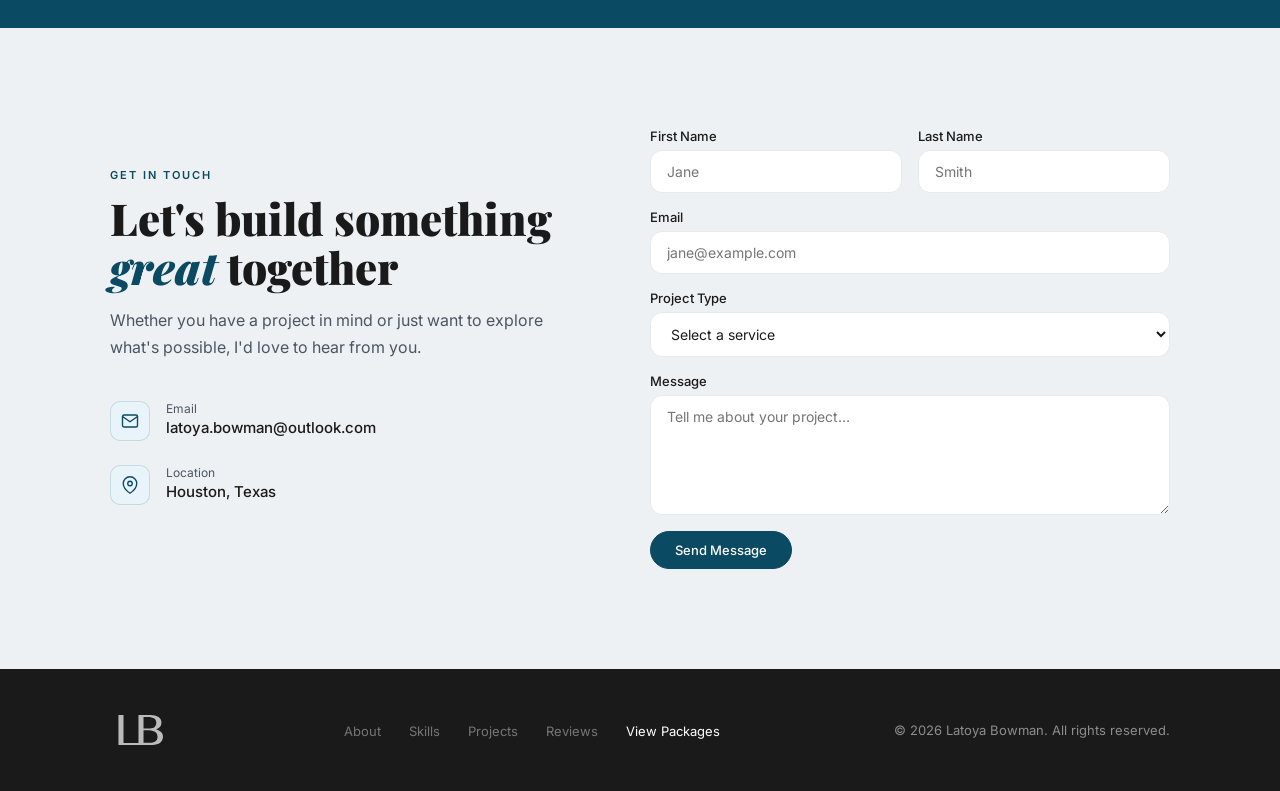
==== commit ffa5687f: "Add standalone cookie consent banner across site pages. Co-authored-by: Cursor <cursoragent@cursor.c" ====
--- a/index.html
+++ b/index.html
@@ -442,5 +442,7 @@
   </div>
 
   <script src="js/script.js"></script>
+  <div id="imbali-cookie-banner-mount"></div>
+  <script src="/js/cookie-banner.js"></script>
 </body>
 </html>
--- a/css/style.css
+++ b/css/style.css
@@ -424,6 +424,7 @@
       display: flex;
       flex-direction: column;
       border: 2px solid #e2e6ea;
+      border-radius: 22px;
       transition: transform 0.25s, box-shadow 0.25s;
     }
 
@@ -495,7 +496,6 @@
       background: #0a4a64;
       margin: 0;
       padding: 28px 28px 20px;
-      border-radius: 0;
       border-bottom: 1px solid rgba(0, 0, 0, 0.08);
     }
 
@@ -840,6 +840,22 @@
       box-shadow: 0 12px 40px rgba(10,74,99,0.1);
     }
 
+    .packages-card.skill-card {
+      border-radius: 22px !important;
+    }
+
+    .packages-card__top {
+      border-radius: 20px 20px 0 0;
+    }
+
+    .packages-card--featured .packages-card__top {
+      border-radius: 20px 20px 0 0;
+    }
+
+    .packages-card__body {
+      border-radius: 0 0 20px 20px;
+    }
+
     .skill-icon {
       width: 44px; height: 44px;
       background: var(--teal-pale);
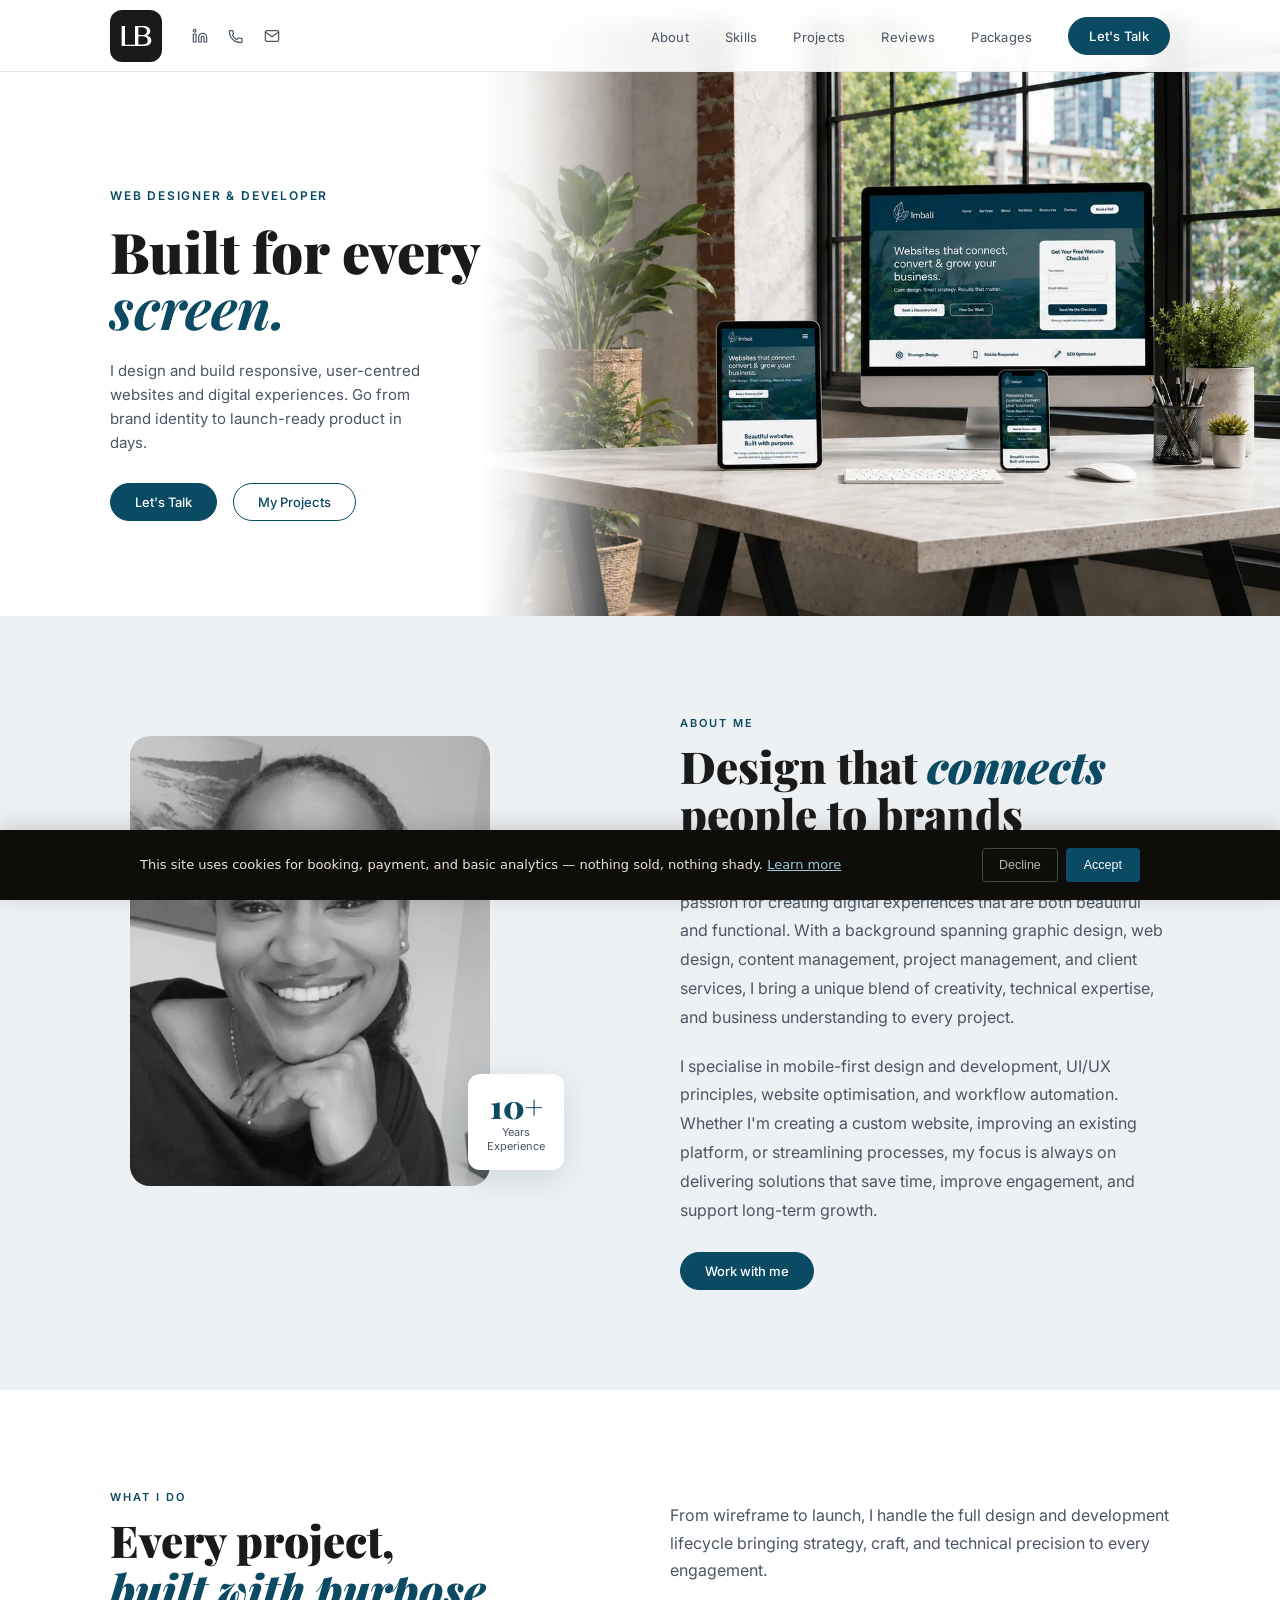
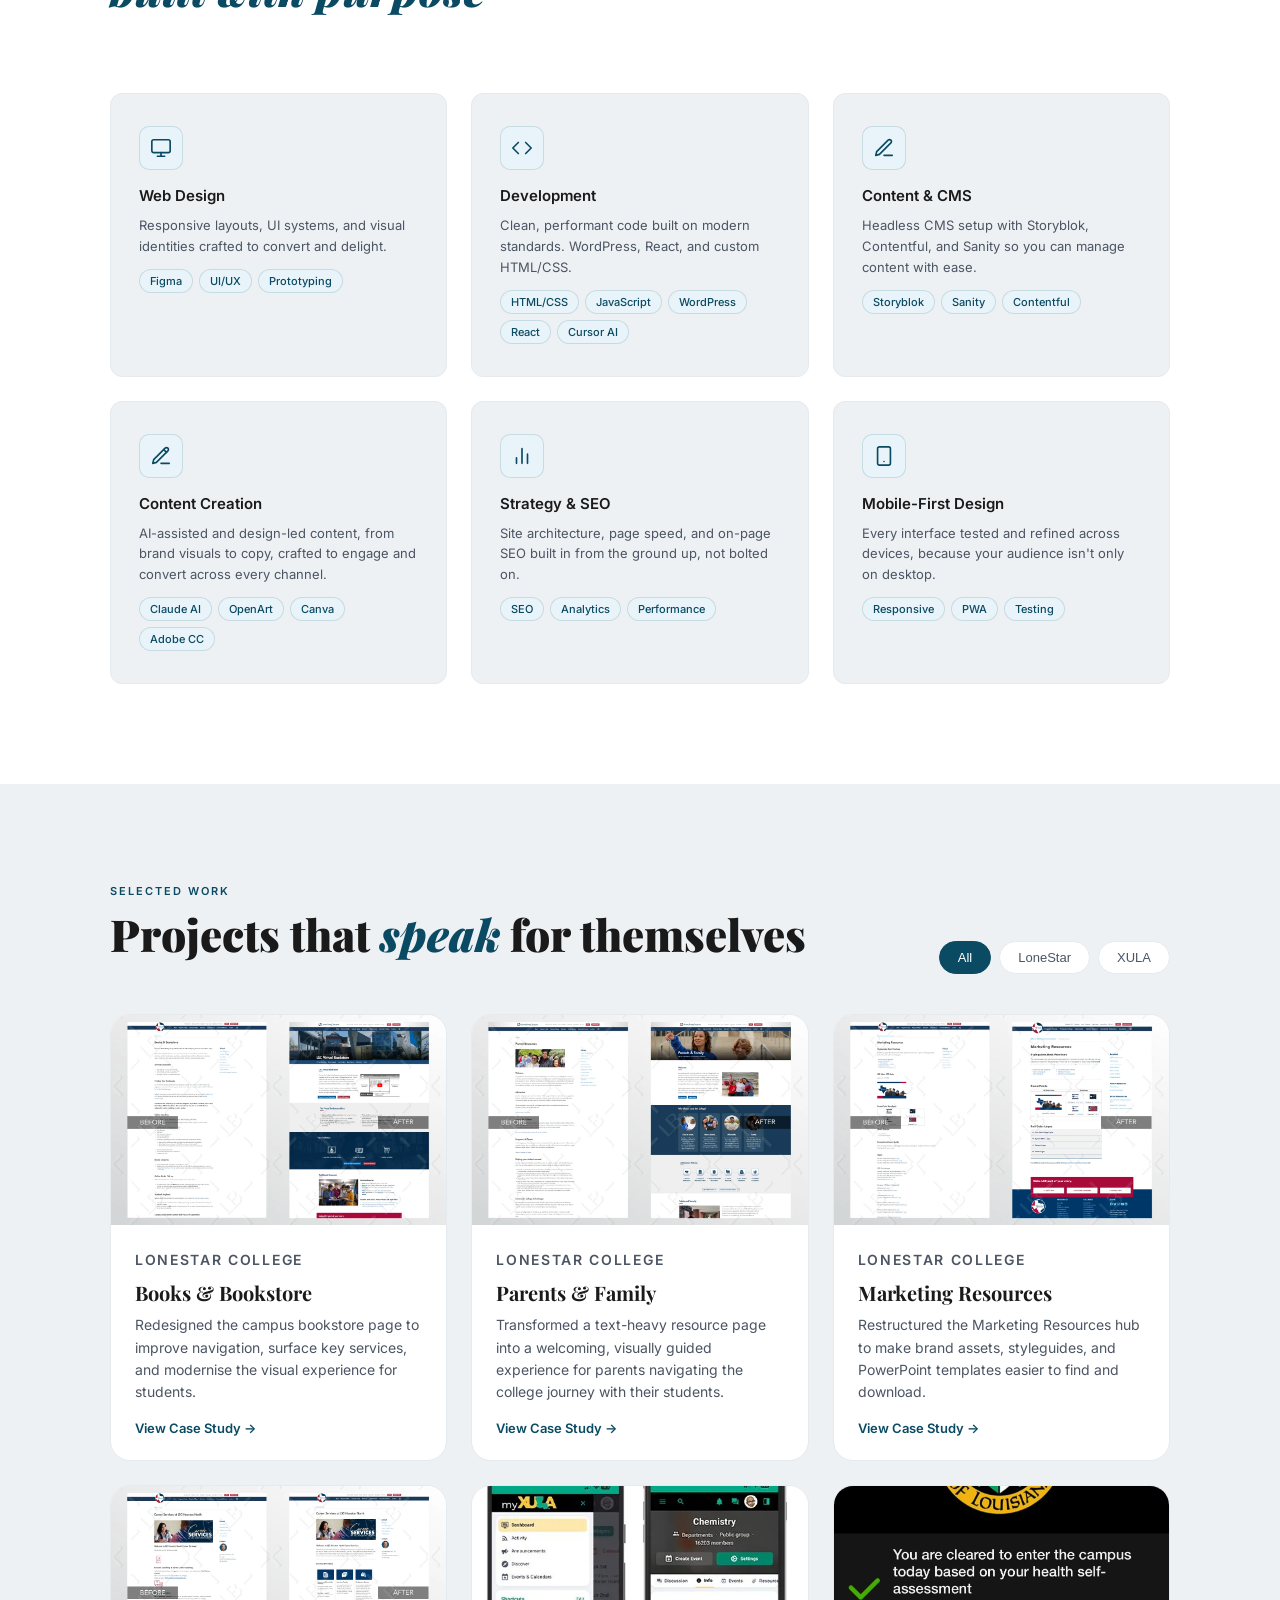
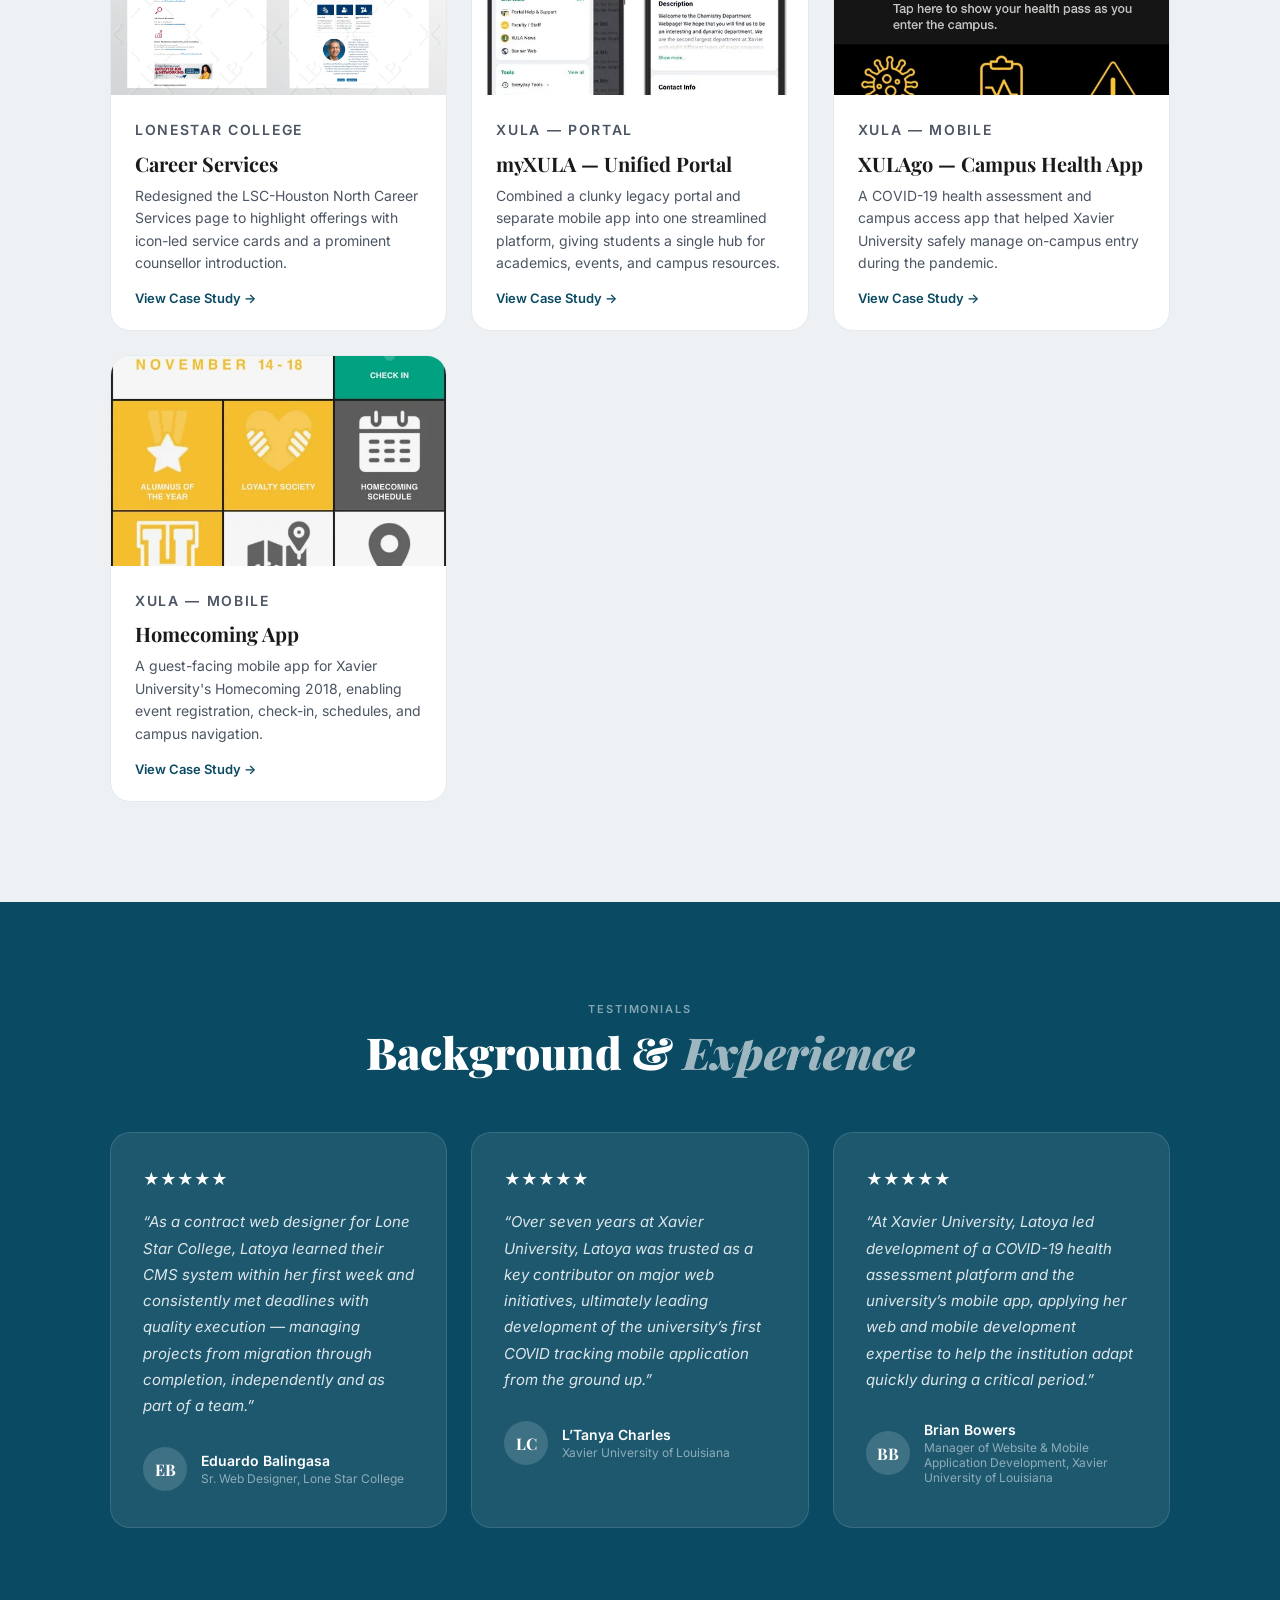
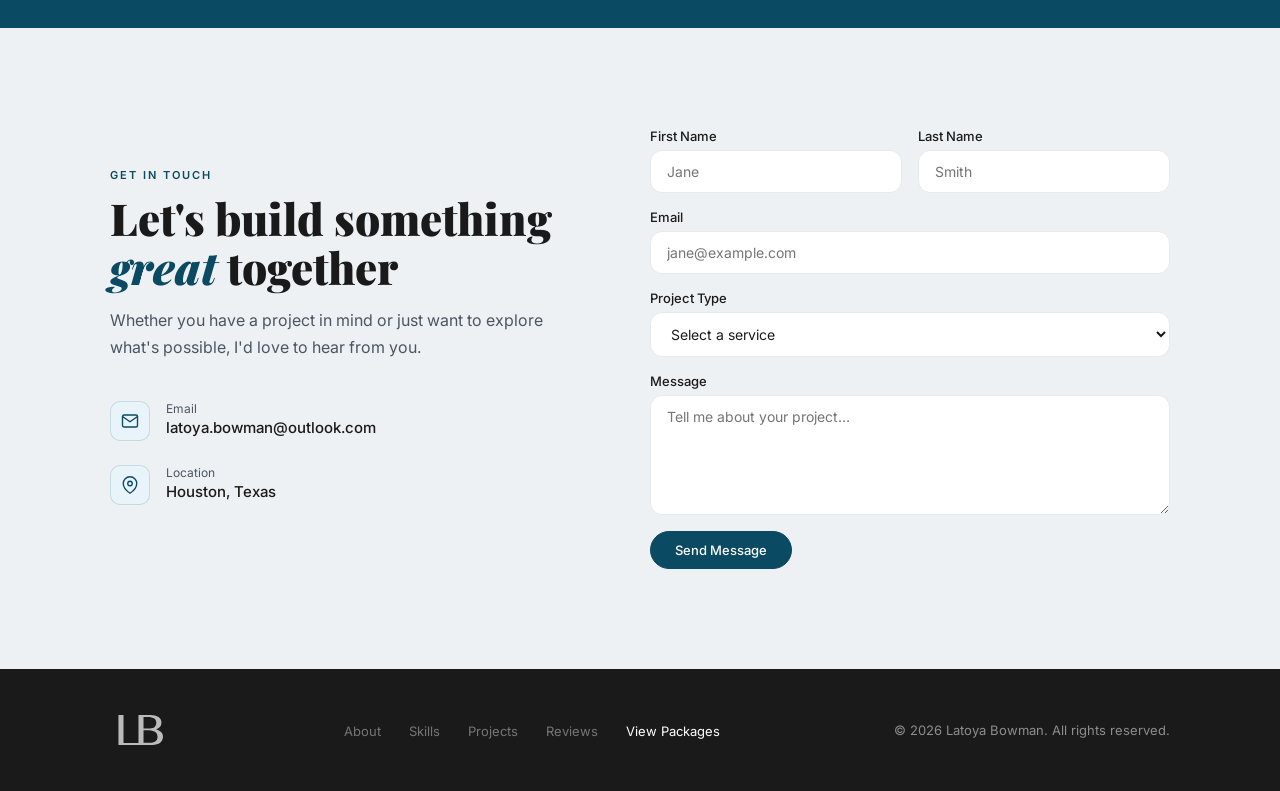
==== commit ce80511a: "Fix about section experience badge to bottom-right of image. Co-authored-by: Cursor <cursoragent@cur" ====
--- a/index.html
+++ b/index.html
@@ -74,11 +74,13 @@
   <section id="about" class="section-band">
     <div class="container">
       <div class="about-grid">
-        <div class="about-image-wrap reveal">
-          <img src="images/headshot.jpg" loading="lazy" alt="Latoya Bowman" />
-          <div class="about-badge">
-            <div class="about-badge-num">10+</div>
-            <div class="about-badge-label">Years<br>Experience</div>
+        <div class="about-image-wrap">
+          <div class="about-image-frame reveal">
+            <img src="images/headshot.jpg" loading="lazy" alt="Latoya Bowman" />
+            <div class="about-badge">
+              <div class="about-badge-num">10+</div>
+              <div class="about-badge-label">Years<br>Experience</div>
+            </div>
           </div>
         </div>
         <div class="about-content reveal">
--- a/css/style.css
+++ b/css/style.css
@@ -725,20 +725,48 @@
     }
 
     .about-image-wrap {
-      position: relative;
       padding: 20px;
       width: fit-content;
       max-width: 100%;
       justify-self: start;
-    }
-
-    .about-image-wrap img {
+      align-self: start;
+    }
+
+    .about-image-frame {
+      display: grid;
+      width: fit-content;
+      max-width: 100%;
+    }
+
+    .about-image-frame img {
+      grid-area: 1 / 1;
       display: block;
       width: min(100%, 360px);
       aspect-ratio: 4 / 5;
       height: auto;
       object-fit: cover;
       border-radius: var(--radius-lg);
+    }
+
+    .about-badge {
+      grid-area: 1 / 1;
+      align-self: end;
+      justify-self: end;
+      position: relative;
+      margin: 0 16px 16px 0;
+      background: var(--white);
+      border-radius: var(--radius);
+      width: 96px;
+      height: 96px;
+      padding: 12px;
+      box-sizing: border-box;
+      display: flex;
+      flex-direction: column;
+      align-items: center;
+      justify-content: center;
+      box-shadow: 0 8px 32px rgba(10,74,99,0.15);
+      text-align: center;
+      z-index: 1;
     }
 
     .about-image-placeholder {
@@ -760,23 +788,6 @@
       border-radius: 50%;
     }
 
-    .about-badge {
-      position: absolute;
-      bottom: 32px;
-      right: 32px;
-      background: var(--white);
-      border-radius: var(--radius);
-      width: 96px;
-      height: 96px;
-      padding: 12px;
-      box-sizing: border-box;
-      display: flex;
-      flex-direction: column;
-      align-items: center;
-      justify-content: center;
-      box-shadow: 0 8px 32px rgba(10,74,99,0.15);
-      text-align: center;
-    }
     .about-badge-num {
       font-family: 'Playfair Display', serif;
       font-size: 32px;
@@ -795,8 +806,7 @@
         width: 76px;
         height: 76px;
         padding: 8px;
-        bottom: 20px;
-        right: 20px;
+        margin: 0 12px 12px 0;
       }
       .about-badge-num { font-size: 22px; }
       .about-badge-label { font-size: 9px; }
@@ -1317,7 +1327,7 @@
 
       /* ABOUT — keep two-col but smaller */
       .about-grid { grid-template-columns: 1fr 1fr !important; gap: 24px; }
-      .about-image-wrap img { width: min(90%, 300px); }
+      .about-image-frame img { width: min(90%, 300px); }
       .about-text { font-size: 13px !important; line-height: 1.6 !important; }
       #about .section-sub { font-size: 13px !important; }
 
@@ -1485,8 +1495,8 @@
       /* ABOUT: single column on mobile */
       .about-grid { grid-template-columns: 1fr !important; gap: 32px !important; }
       .about-image-wrap { margin: 0 auto; justify-self: center; }
-      .about-image-wrap img { width: min(80%, 320px); margin: 0 auto; }
-      .about-badge { bottom: 20px !important; right: 20px !important; }
+      .about-image-frame img { width: min(80%, 320px); margin: 0 auto; }
+      .about-badge { margin: 0 12px 12px 0 !important; }
     }
 
 
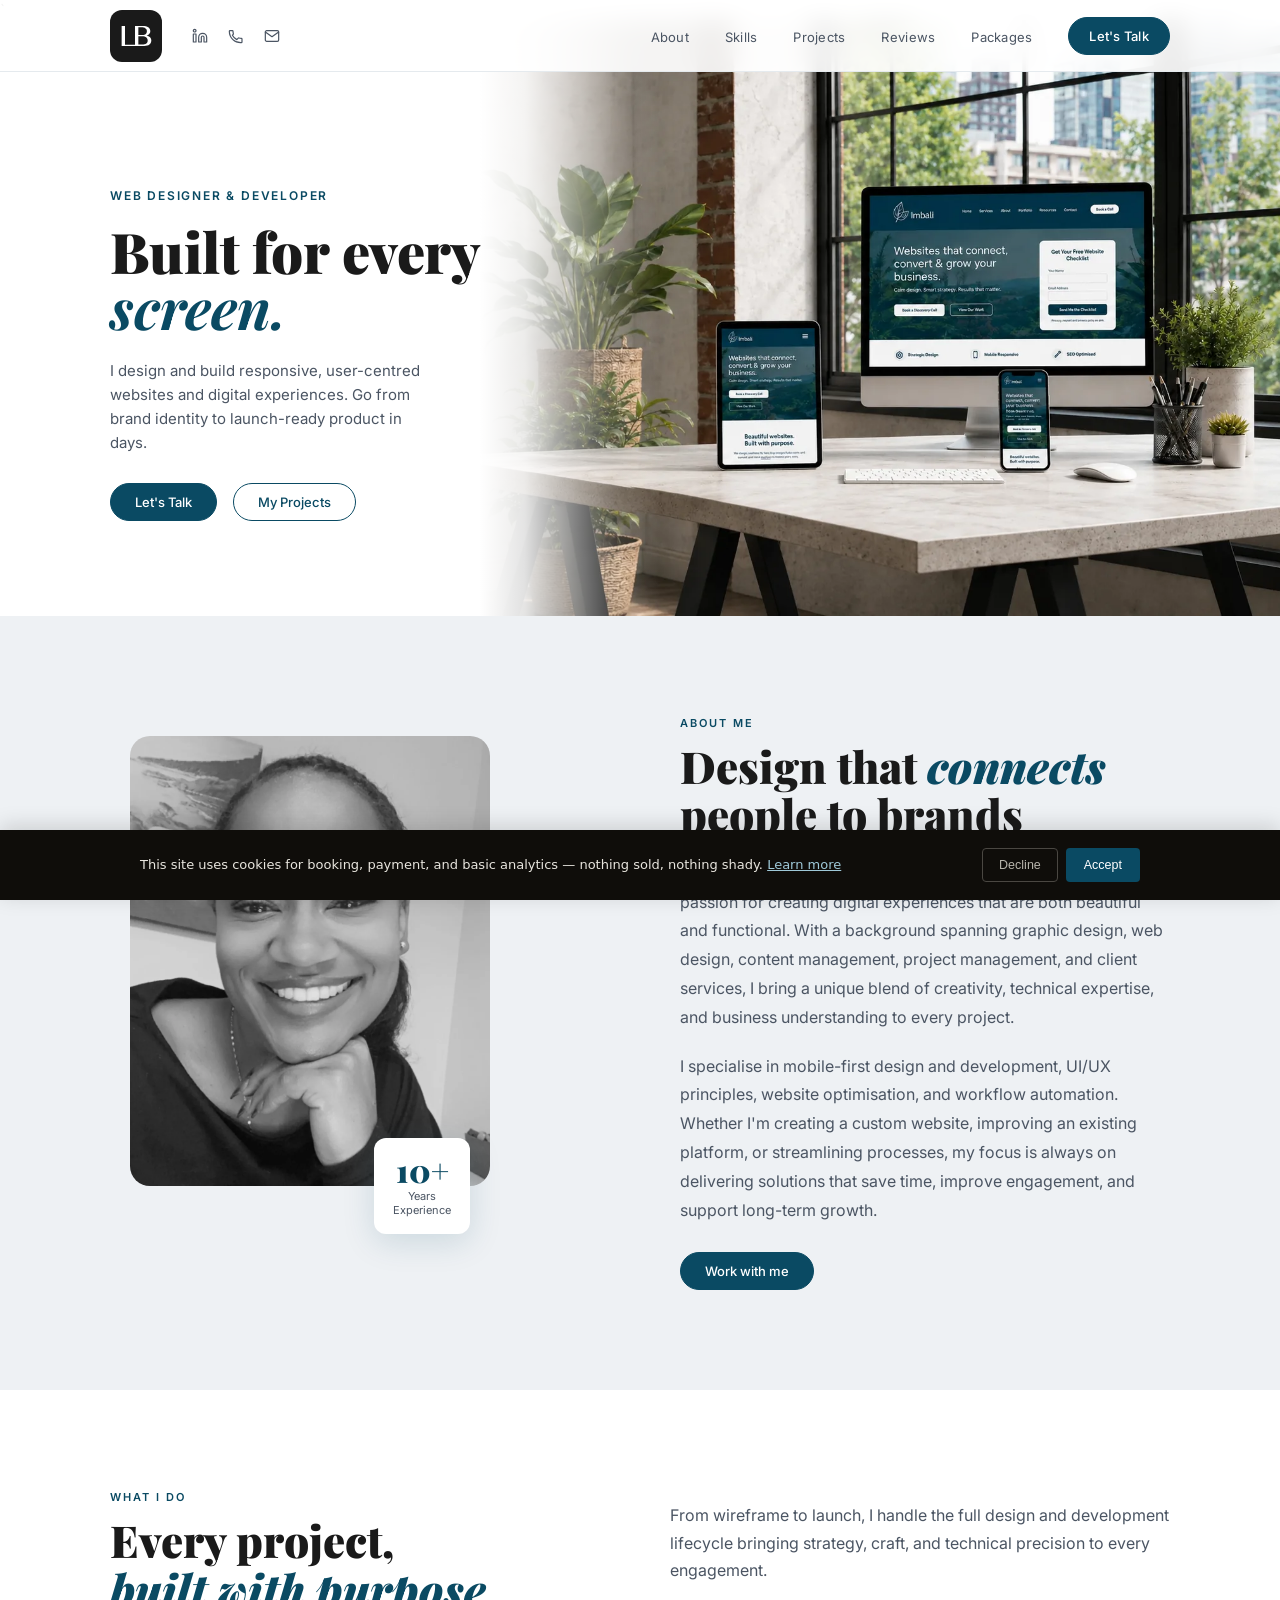
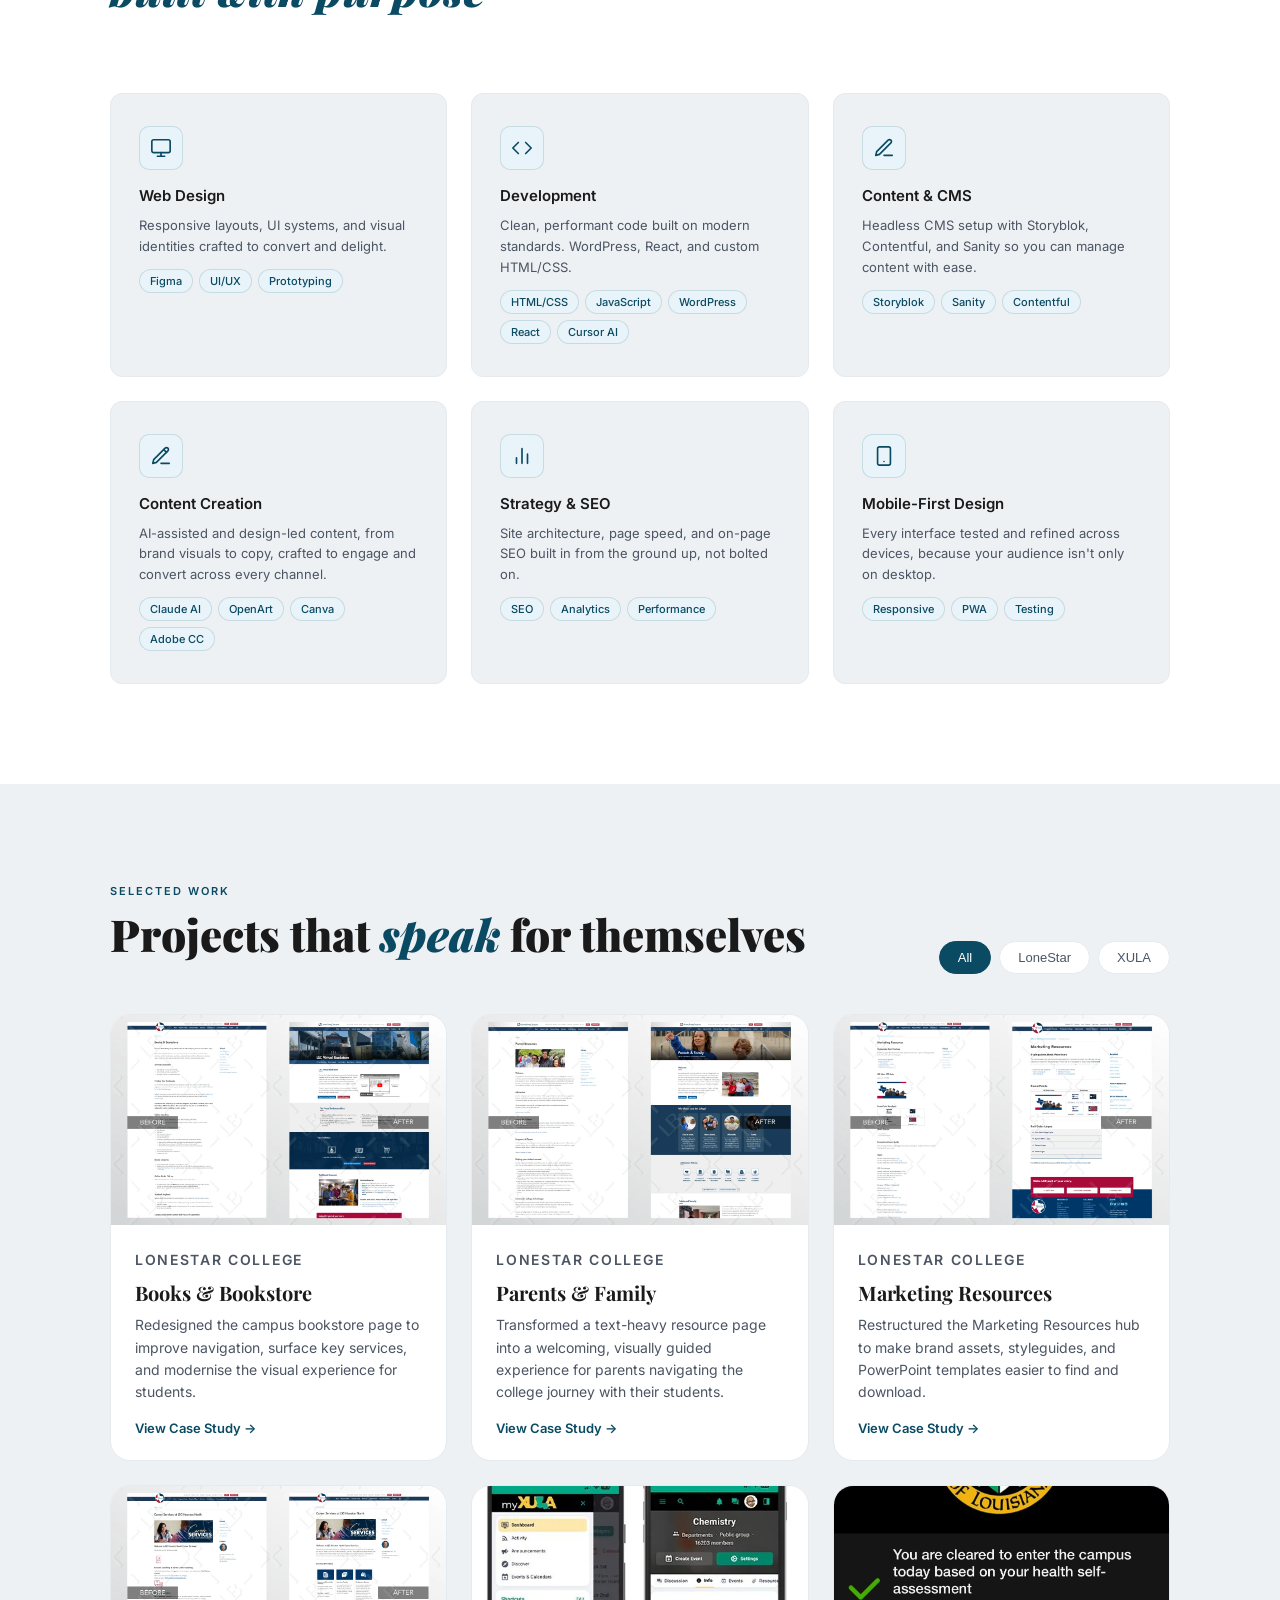
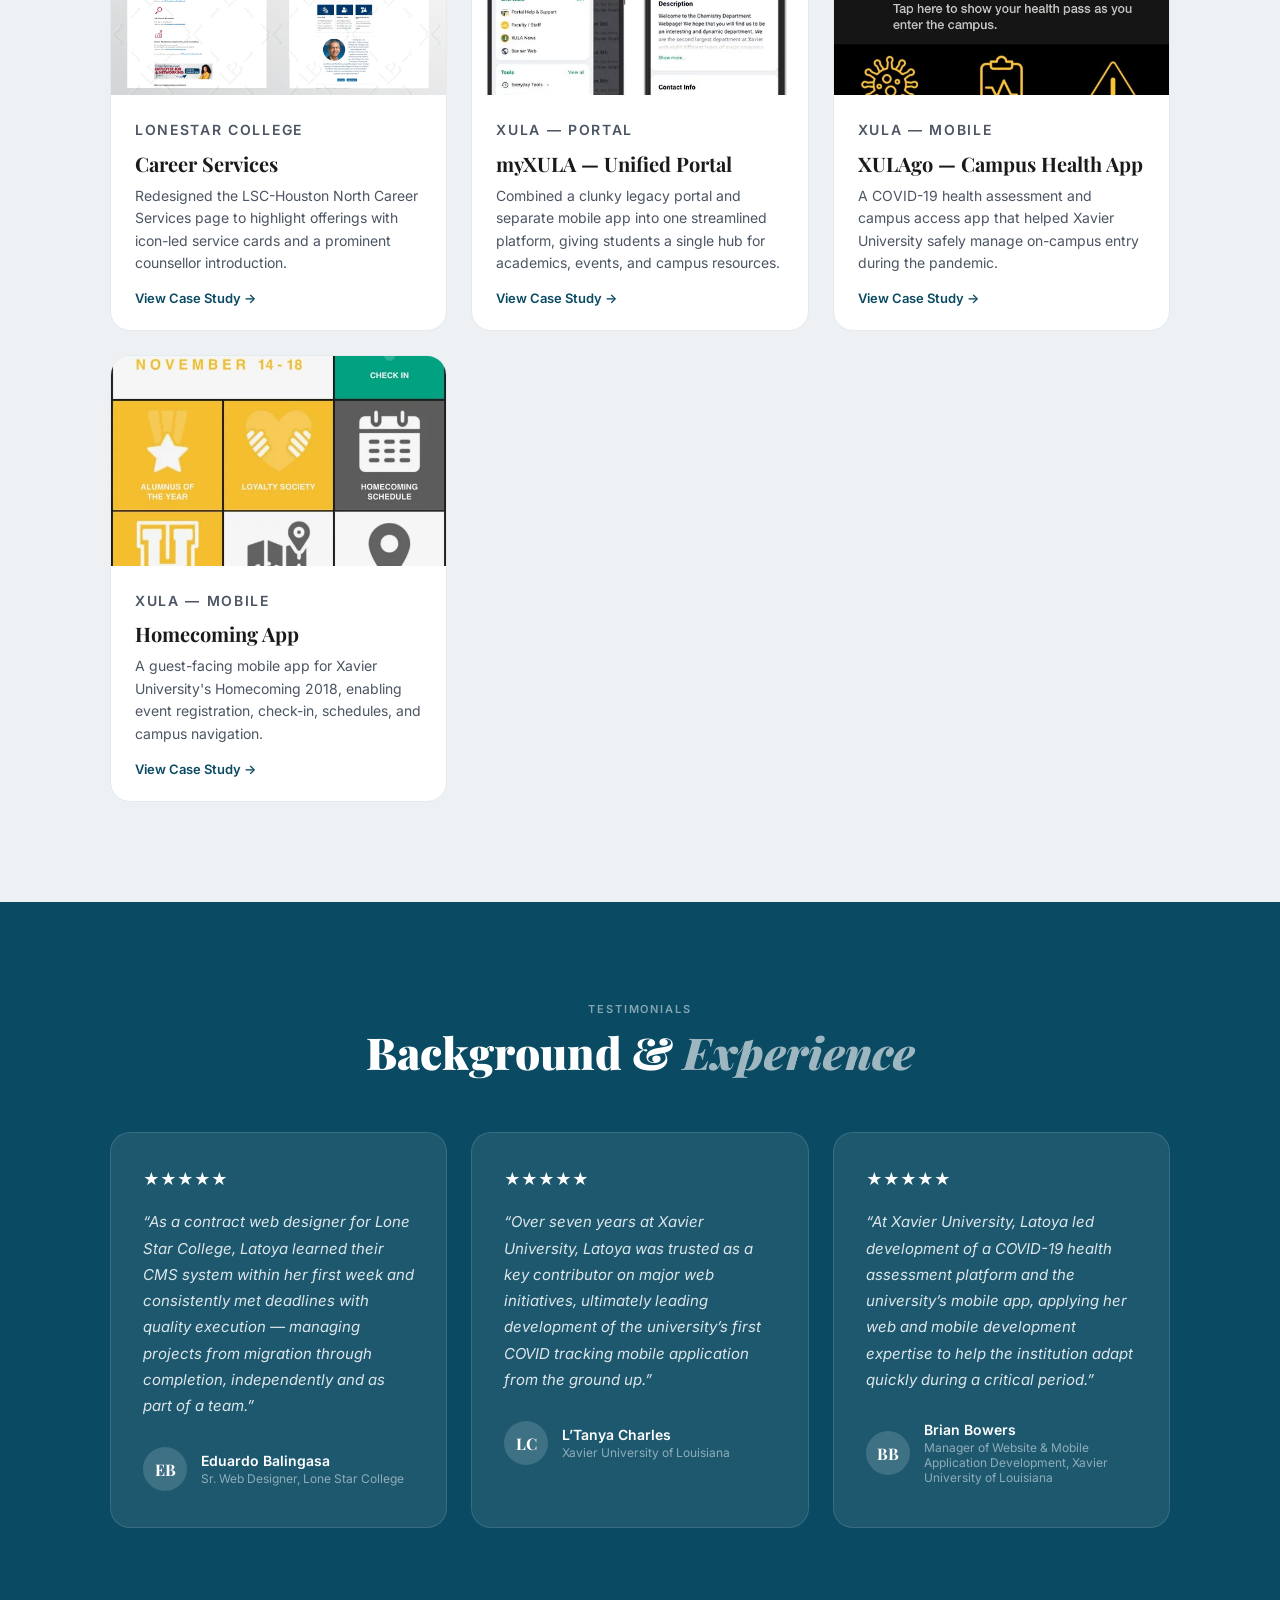
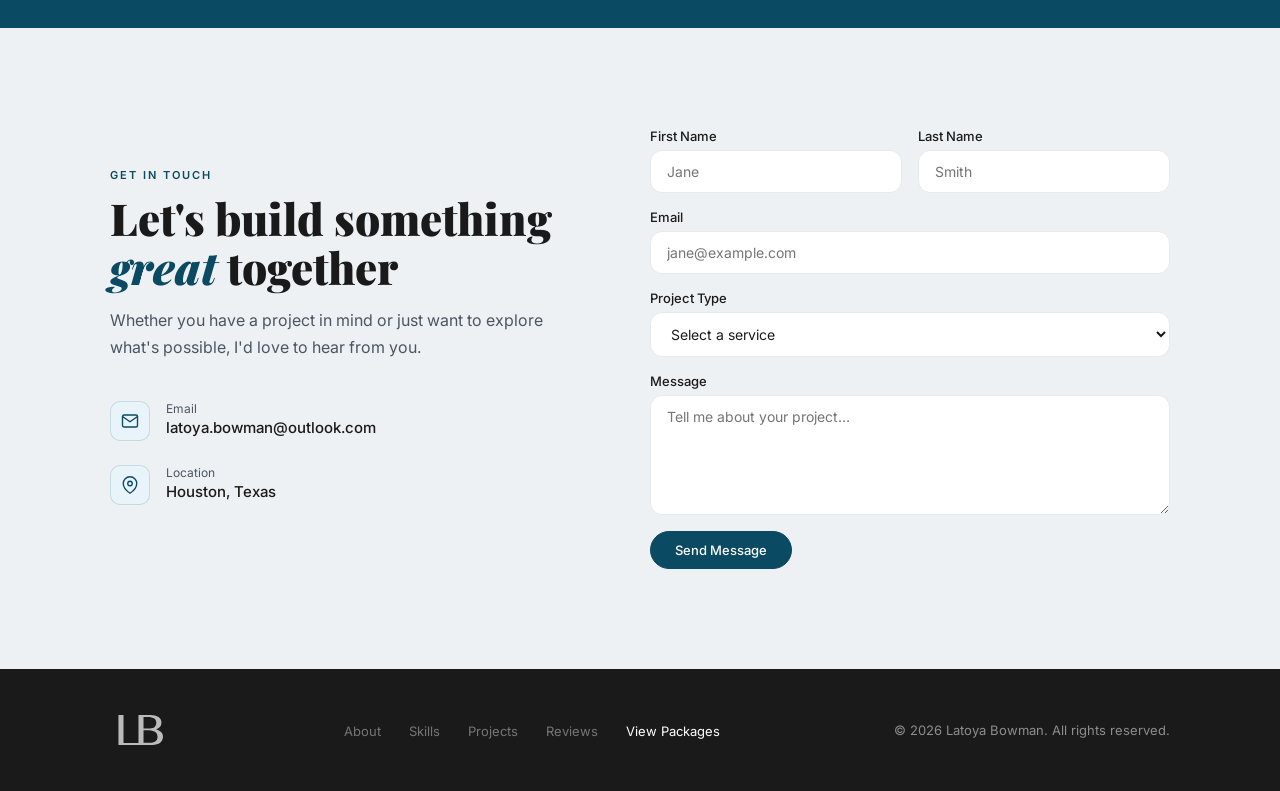
==== commit 734e8fcc: "Add Google Analytics 4 tracking to all site pages. Co-authored-by: Cursor <cursoragent@cursor.com>" ====
--- a/index.html
+++ b/index.html
@@ -1,6 +1,14 @@
 `<!DOCTYPE html>
 <html lang="en">
 <head>
+  <!-- Google tag (gtag.js) -->
+  <script async src="https://www.googletagmanager.com/gtag/js?id=G-7EJBCDXMCZ"></script>
+  <script>
+    window.dataLayer = window.dataLayer || [];
+    function gtag(){dataLayer.push(arguments);}
+    gtag('js', new Date());
+    gtag('config', 'G-7EJBCDXMCZ');
+  </script>
   <meta charset="UTF-8" />
   <meta name="viewport" content="width=device-width, initial-scale=1.0" />
   <title>Latoya Bowman — Web Designer & Developer</title>
--- a/css/style.css
+++ b/css/style.css
@@ -725,7 +725,7 @@
     }
 
     .about-image-wrap {
-      padding: 20px;
+      padding: 20px 20px 56px;
       width: fit-content;
       max-width: 100%;
       justify-self: start;
@@ -733,27 +733,28 @@
     }
 
     .about-image-frame {
-      display: grid;
-      width: fit-content;
+      position: relative;
+      width: min(100%, 360px);
       max-width: 100%;
     }
 
     .about-image-frame img {
-      grid-area: 1 / 1;
       display: block;
-      width: min(100%, 360px);
+      width: 100%;
       aspect-ratio: 4 / 5;
       height: auto;
       object-fit: cover;
       border-radius: var(--radius-lg);
     }
 
-    .about-badge {
-      grid-area: 1 / 1;
-      align-self: end;
-      justify-self: end;
-      position: relative;
-      margin: 0 16px 16px 0;
+    .about-image-frame .about-badge {
+      position: absolute;
+      top: auto;
+      left: auto;
+      bottom: 0;
+      right: 20px;
+      transform: translateY(50%);
+      margin: 0;
       background: var(--white);
       border-radius: var(--radius);
       width: 96px;
@@ -802,11 +803,16 @@
       margin-top: 4px;
     }
     @media (max-width: 900px) {
-      .about-badge {
+      .about-image-frame {
+        width: min(90%, 300px);
+      }
+
+      .about-image-frame .about-badge {
         width: 76px;
         height: 76px;
         padding: 8px;
-        margin: 0 12px 12px 0;
+        right: 16px;
+        transform: translateY(50%);
       }
       .about-badge-num { font-size: 22px; }
       .about-badge-label { font-size: 9px; }
@@ -1327,7 +1333,9 @@
 
       /* ABOUT — keep two-col but smaller */
       .about-grid { grid-template-columns: 1fr 1fr !important; gap: 24px; }
-      .about-image-frame img { width: min(90%, 300px); }
+      .about-image-frame {
+        width: min(90%, 300px);
+      }
       .about-text { font-size: 13px !important; line-height: 1.6 !important; }
       #about .section-sub { font-size: 13px !important; }
 
@@ -1495,8 +1503,14 @@
       /* ABOUT: single column on mobile */
       .about-grid { grid-template-columns: 1fr !important; gap: 32px !important; }
       .about-image-wrap { margin: 0 auto; justify-self: center; }
-      .about-image-frame img { width: min(80%, 320px); margin: 0 auto; }
-      .about-badge { margin: 0 12px 12px 0 !important; }
+      .about-image-frame {
+        width: min(80%, 320px);
+      }
+
+      .about-image-frame .about-badge {
+        right: 16px !important;
+        transform: translateY(50%) !important;
+      }
     }
 
 
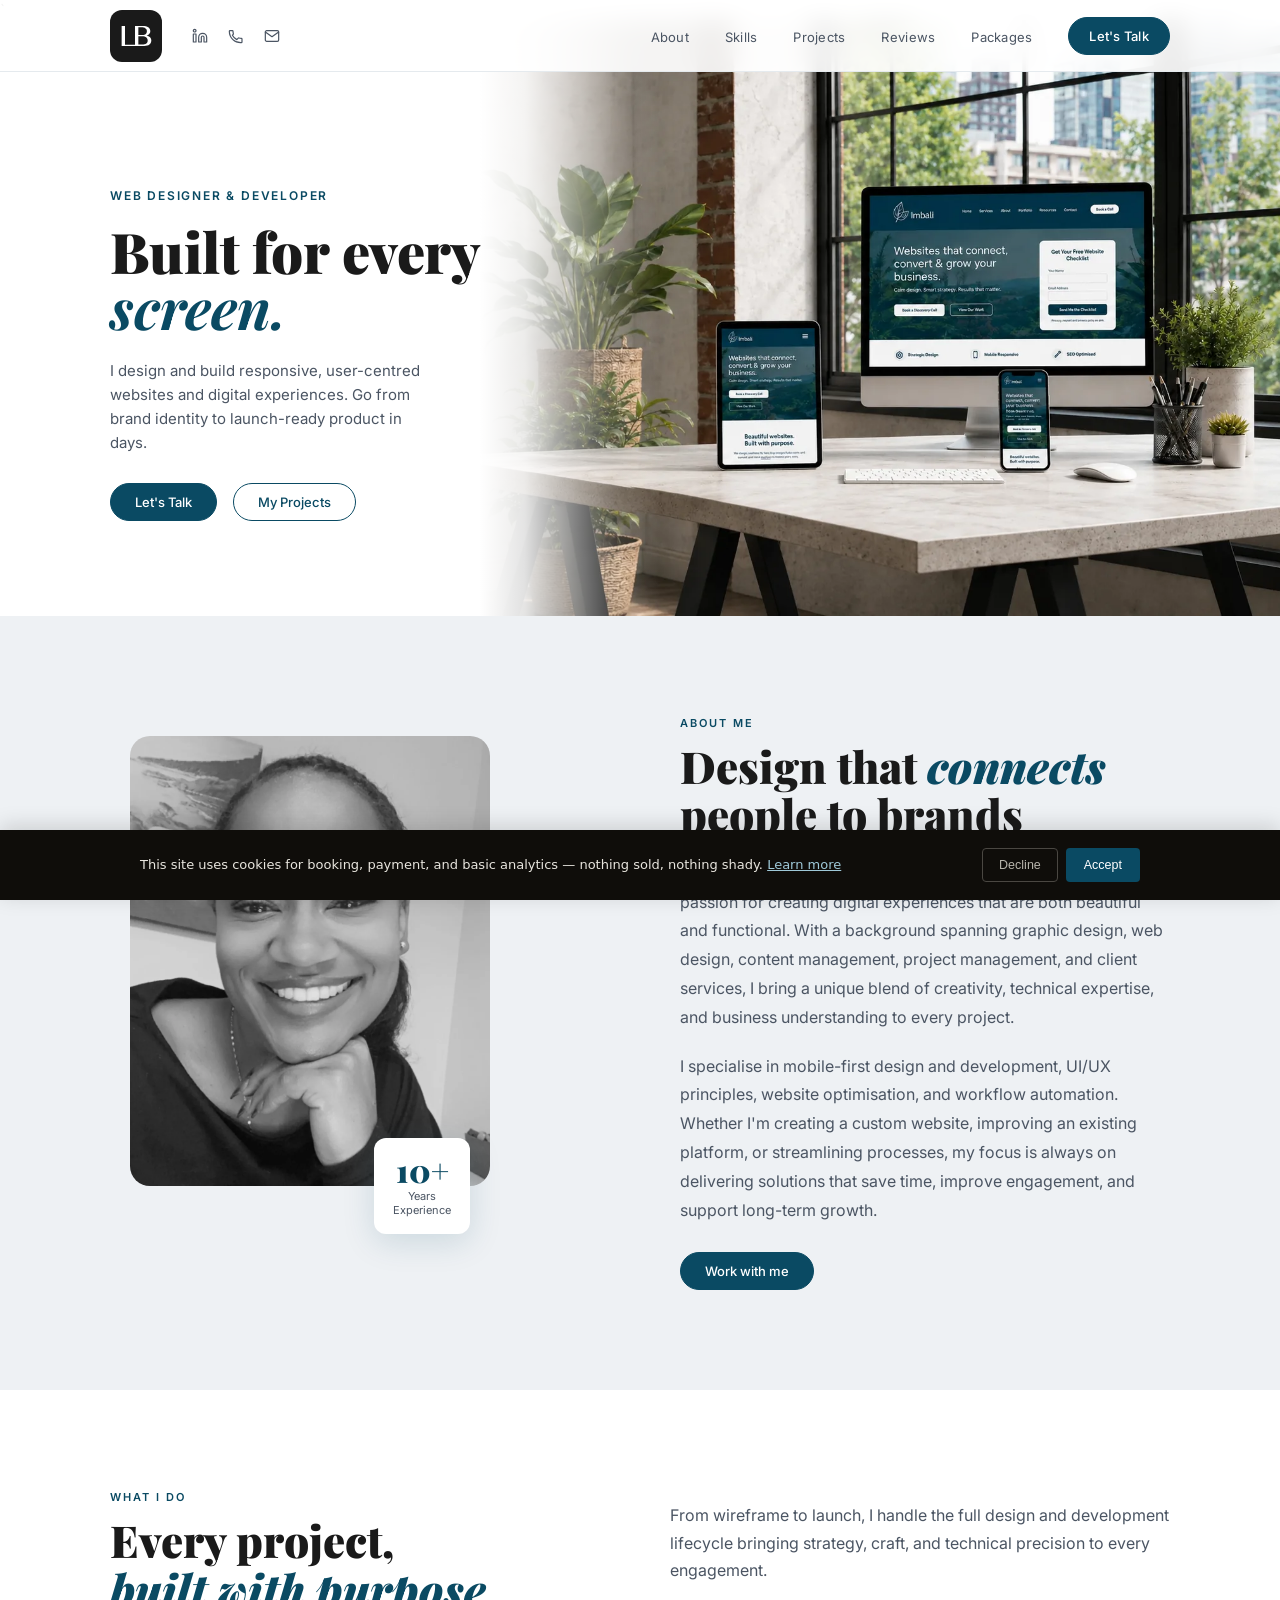
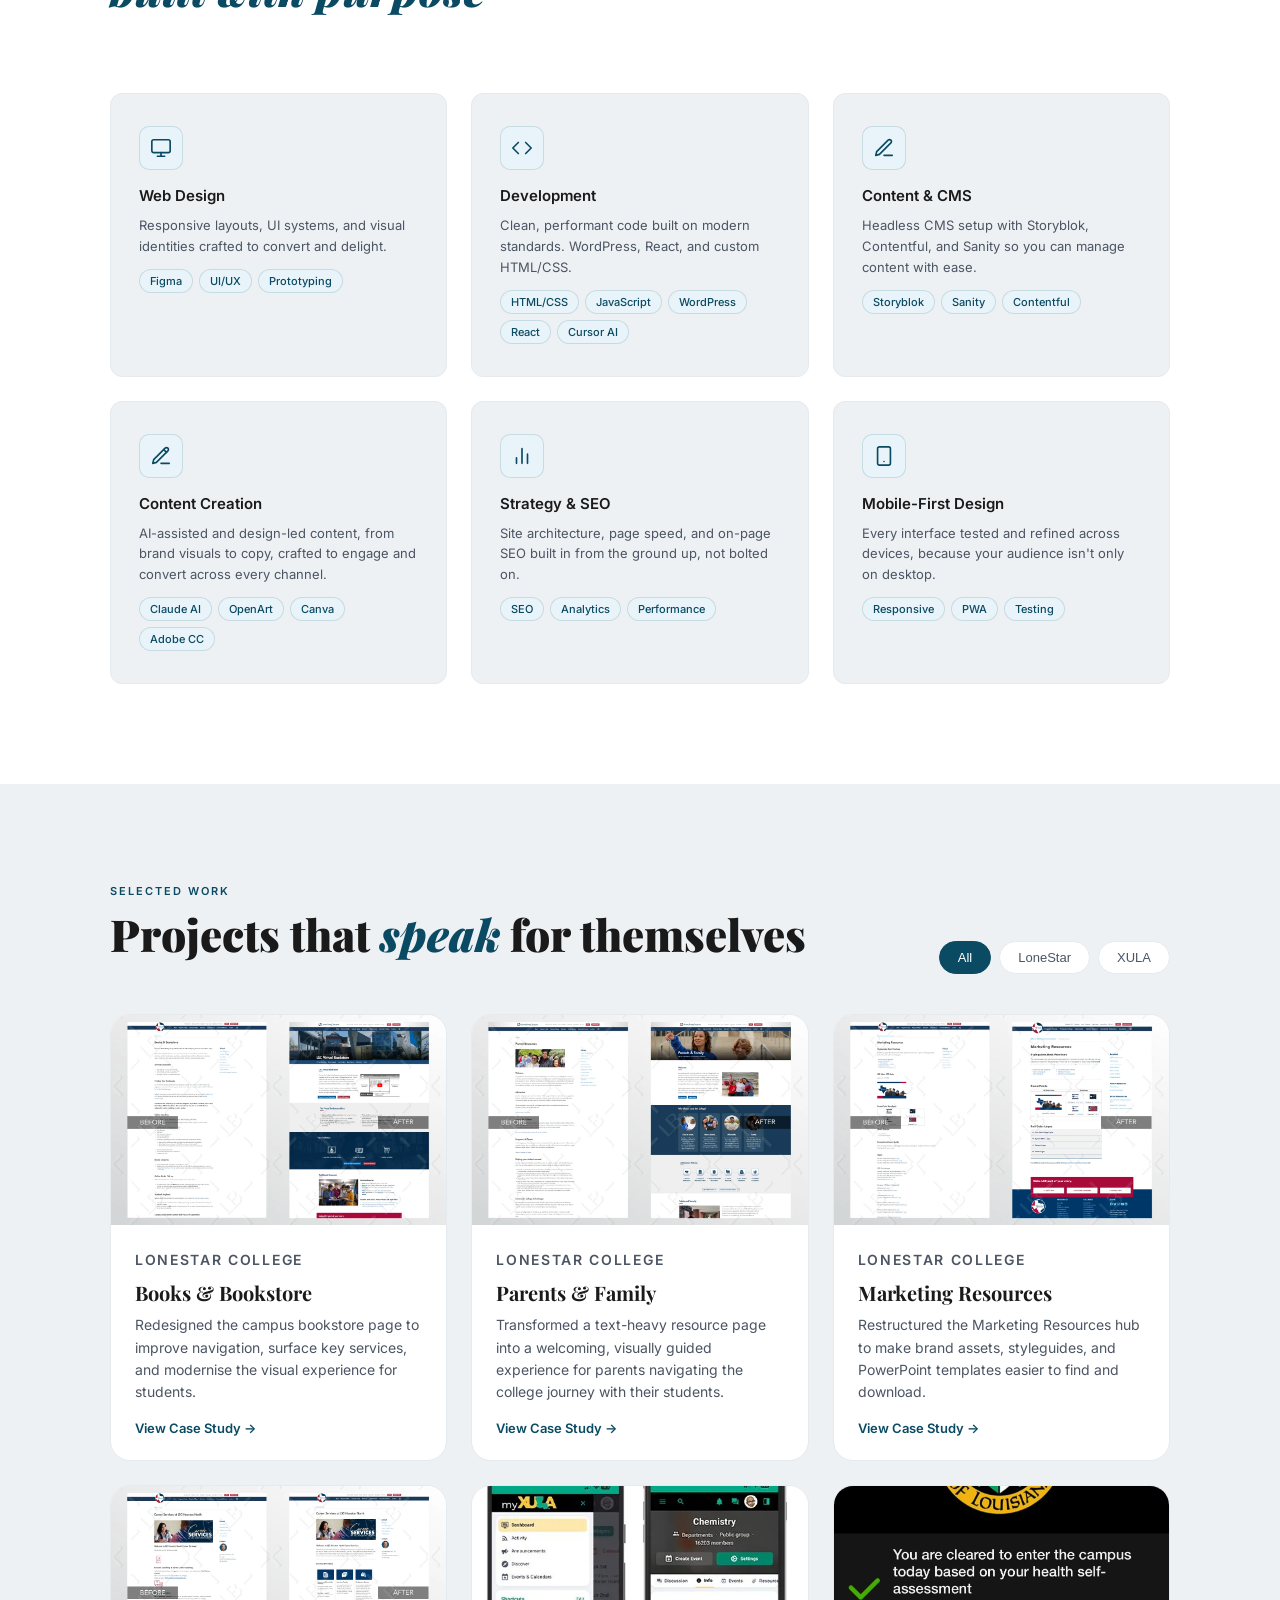
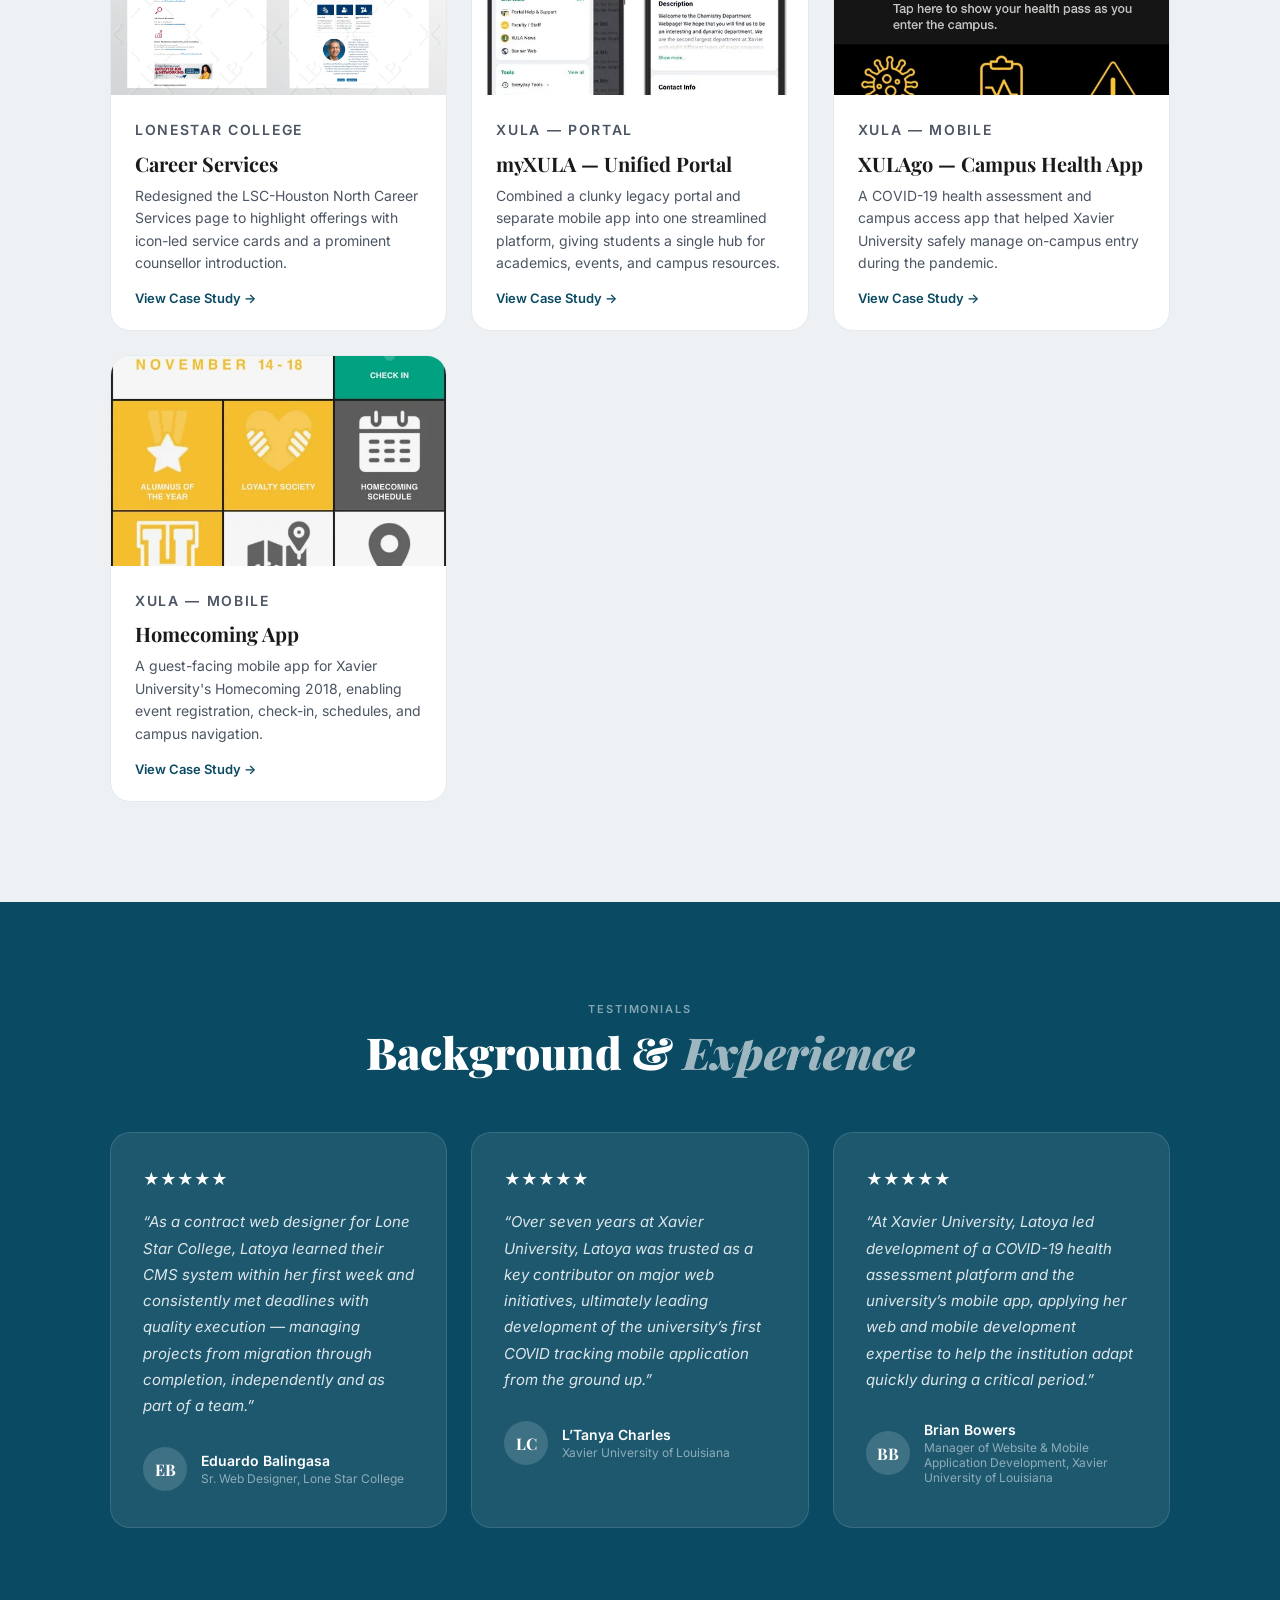
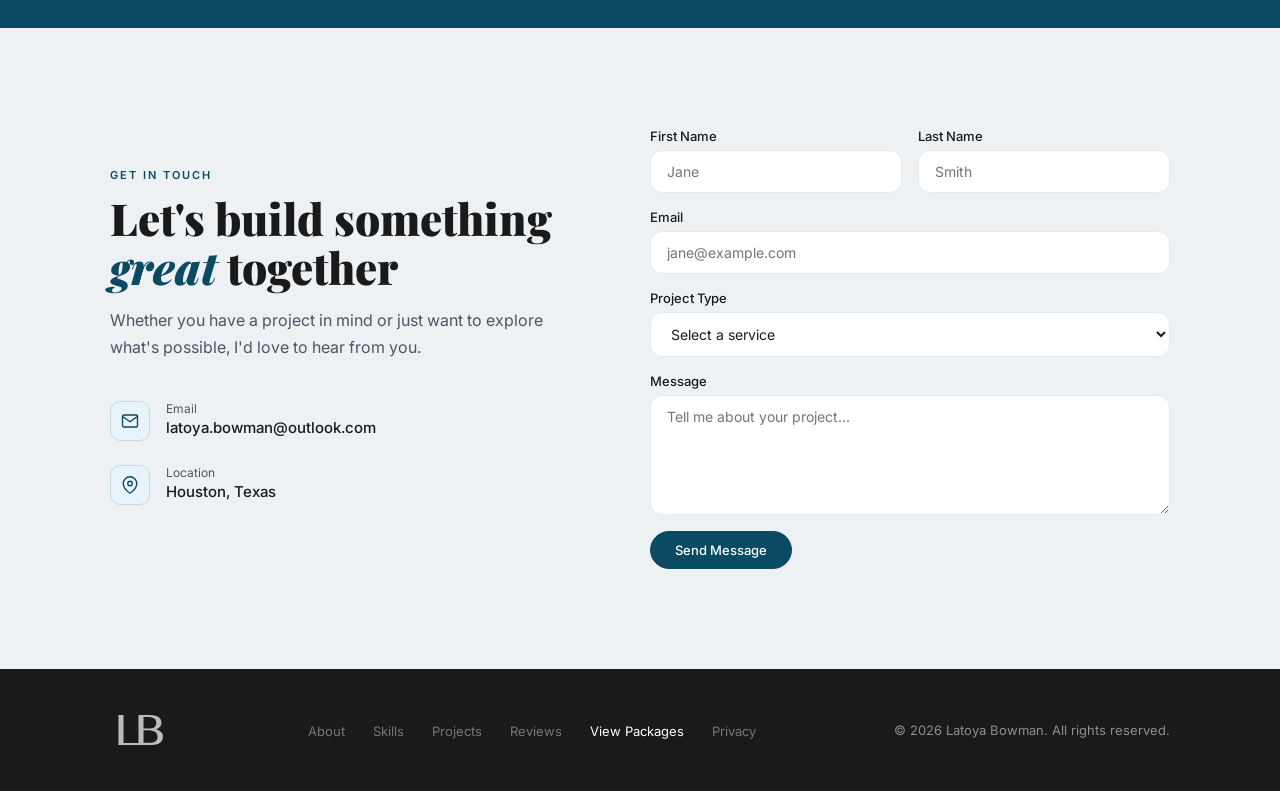
==== commit d85ee69c: "Add privacy policy page, footer link, and link cookie banner to it Co-authored-by: Cursor <cursorage" ====
--- a/index.html
+++ b/index.html
@@ -431,6 +431,7 @@
           <li><a href="#projects">Projects</a></li>
           <li><a href="#reviews">Reviews</a></li>
           <li><a href="packages.html" class="footer-link-highlight">View Packages</a></li>
+          <li><a href="privacy.html">Privacy</a></li>
         </ul>
         <p class="footer-copy">© 2026 Latoya Bowman. All rights reserved.</p>
       </div>
--- a/css/style.css
+++ b/css/style.css
@@ -827,6 +827,49 @@
       margin-bottom: 20px;
     }
 
+    .privacy-content {
+      max-width: 720px;
+      padding-bottom: 40px;
+    }
+
+    .privacy-section .booking-tier {
+      margin-top: 40px;
+      margin-bottom: 0;
+    }
+
+    .privacy-section:first-child .booking-tier {
+      margin-top: 0;
+    }
+
+    .privacy-section .about-text {
+      margin-top: 12px;
+      margin-bottom: 0;
+    }
+
+    .privacy-section .about-text + .about-text,
+    .privacy-section .privacy-list + .about-text {
+      margin-top: 20px;
+    }
+
+    .privacy-list {
+      list-style: disc;
+      padding-left: 1.25em;
+      margin-top: 12px;
+    }
+
+    .privacy-list li + li {
+      margin-top: 8px;
+    }
+
+    .privacy-content a {
+      color: var(--teal);
+      text-decoration: underline;
+    }
+
+    .privacy-content a:hover {
+      color: var(--teal-light);
+    }
+
     /* ── SKILLS ── */
     #skills { background: var(--white); }
 
